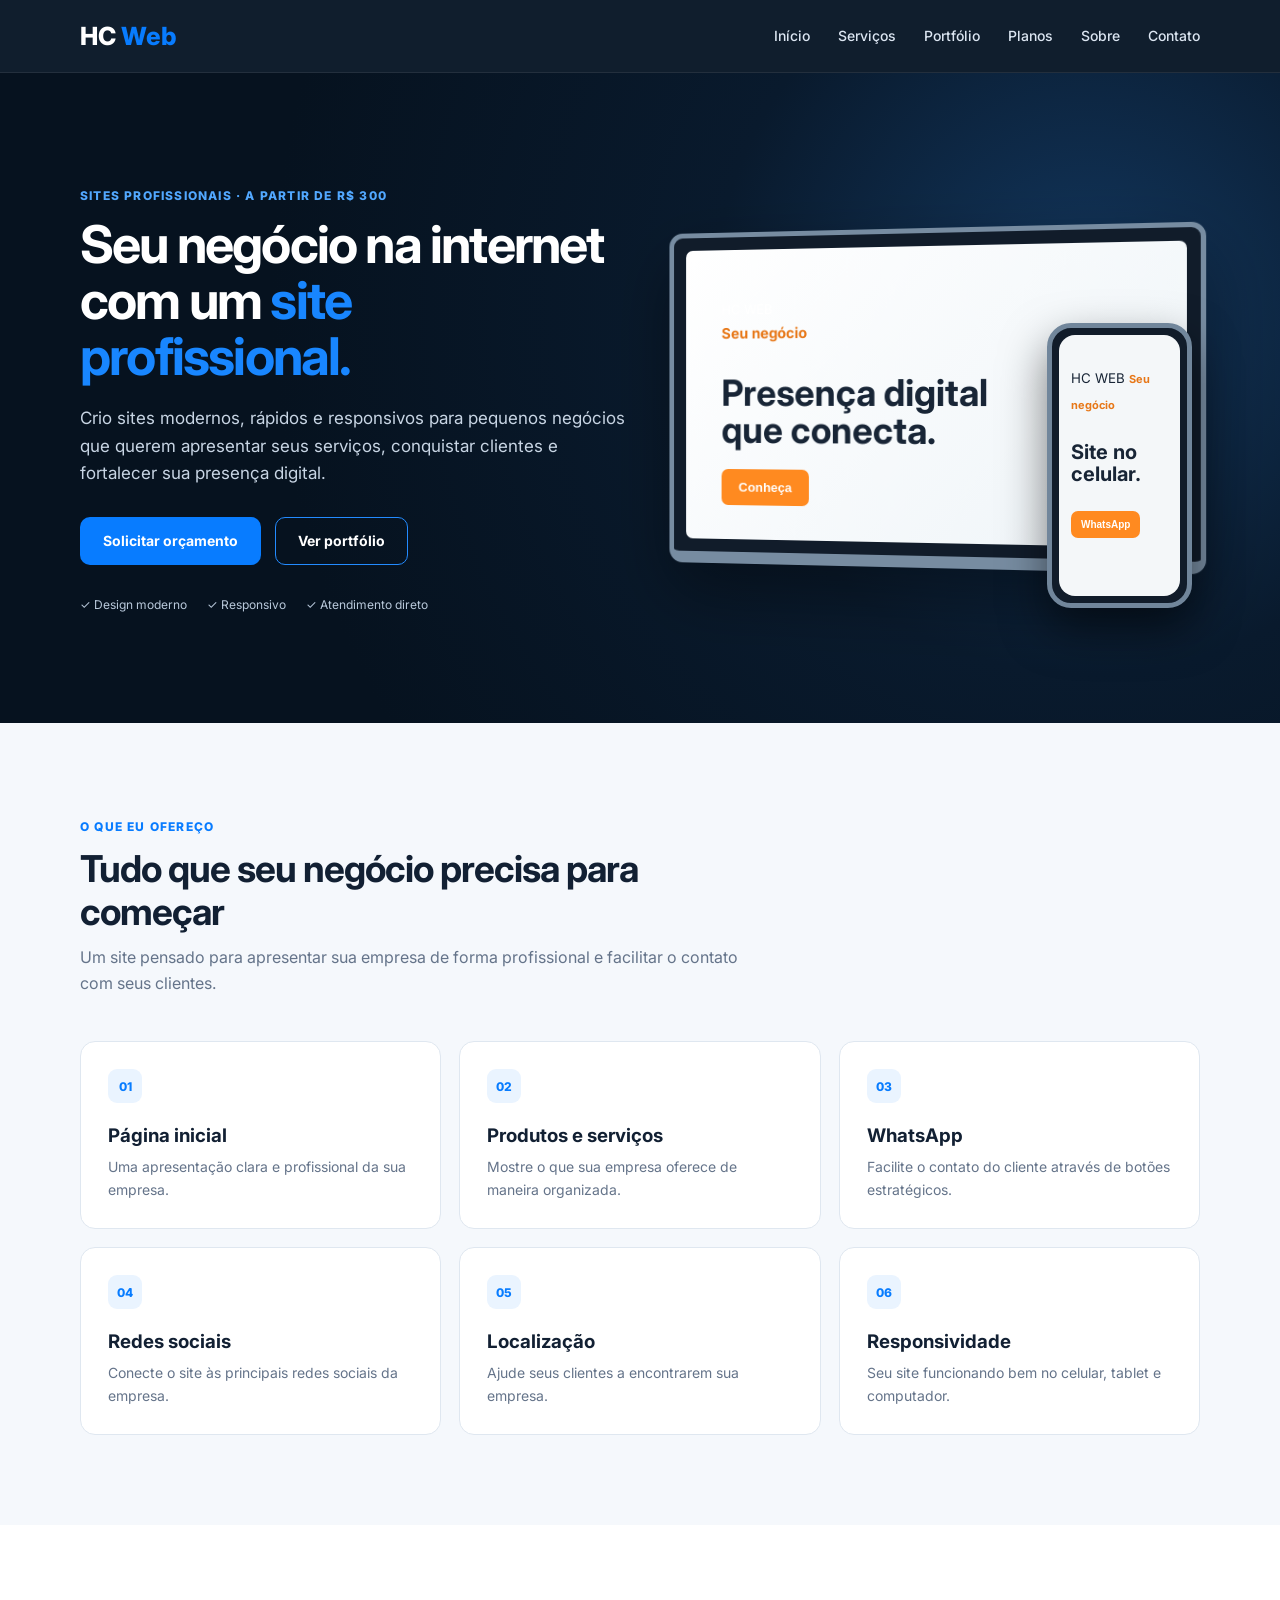
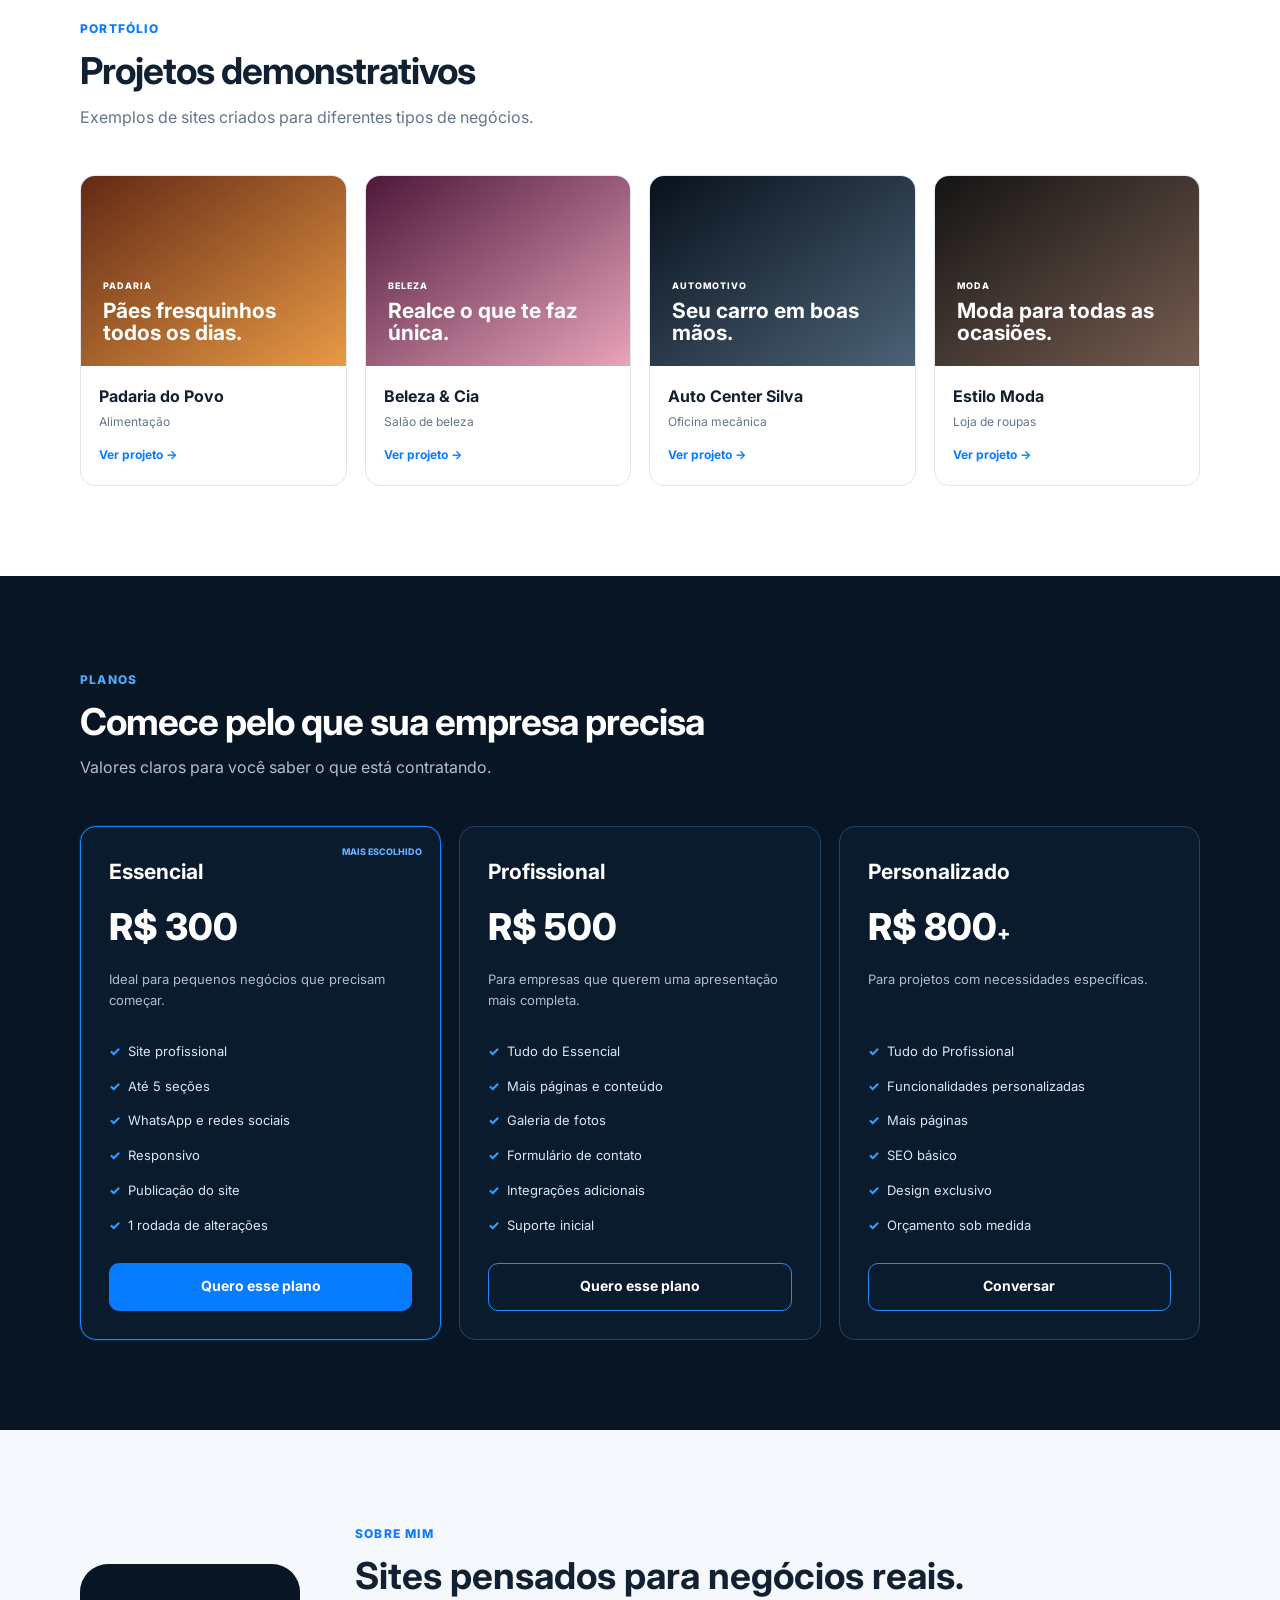
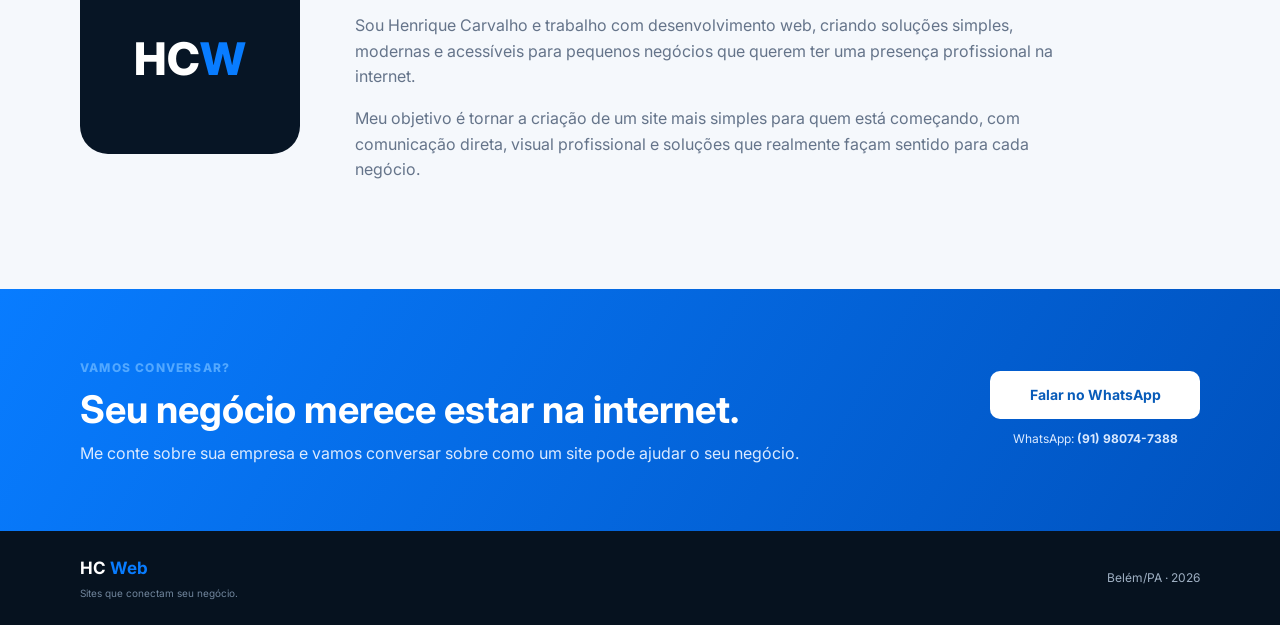
==== index.html @ dd23f2a6 "Adiciona fotos do Estilo Moda e preco no hero" ====
<!DOCTYPE html>
<html lang="pt-BR">
<head>
  <meta charset="UTF-8">
  <meta name="viewport" content="width=device-width, initial-scale=1.0">

  <meta
    name="description"
    content="HC Web — criação de sites profissionais, modernos e responsivos para pequenos negócios."
  >

  <title>HC Web | Sites profissionais para o seu negócio</title>

  <link rel="preconnect" href="https://fonts.googleapis.com">
  <link rel="preconnect" href="https://fonts.gstatic.com" crossorigin>

  <link
    href="https://fonts.googleapis.com/css2?family=Inter:wght@400;500;600;700;800&display=swap"
    rel="stylesheet"
  >

  <link rel="stylesheet" href="style.css">
</head>

<body>

  <!-- =====================================================
       CABEÇALHO
       ===================================================== -->

  <header class="header">
    <div class="container nav">

      <a href="#inicio" class="logo">
        HC <span>Web</span>
      </a>

      <button
        class="menu-btn"
        aria-label="Abrir menu"
        aria-expanded="false"
        aria-controls="navLinks"
      >
        ☰
      </button>

      <nav class="nav-links" id="navLinks">
        <a href="#inicio">Início</a>
        <a href="#servicos">Serviços</a>
        <a href="#portfolio">Portfólio</a>
        <a href="#planos">Planos</a>
        <a href="#sobre">Sobre</a>
        <a href="#contato">Contato</a>
      </nav>

    </div>
  </header>


  <main>

    <!-- =====================================================
         HERO
         ===================================================== -->

    <section id="inicio" class="hero">

      <div class="container hero-grid">

        <div class="hero-copy">

          <span class="eyebrow">
            SITES PROFISSIONAIS · A PARTIR DE R$ 300
          </span>

          <h1>
            Seu negócio na internet com um
            <span>site profissional.</span>
          </h1>

          <p>
            Crio sites modernos, rápidos e responsivos para pequenos
            negócios que querem apresentar seus serviços, conquistar
            clientes e fortalecer sua presença digital.
          </p>

          <div class="hero-actions">

            <a
              class="btn btn-primary"
              href="#contato"
            >
              Solicitar orçamento
            </a>

            <a
              class="btn btn-outline"
              href="#portfolio"
            >
              Ver portfólio
            </a>

          </div>

          <div class="trust-row">

            <span>✓ Design moderno</span>
            <span>✓ Responsivo</span>
            <span>✓ Atendimento direto</span>

          </div>

        </div>


        <!-- Demonstração visual -->

        <div class="device-showcase">

          <div class="laptop">

            <div class="screen">

              <div class="fake-site">

                <small>HC WEB</small>

                <b>
                  Seu negócio
                </b>

                <strong>
                  Presença digital que conecta.
                </strong>

                <button>
                  Conheça
                </button>

              </div>

            </div>

          </div>


          <div class="phone">

            <div class="phone-screen">

              <small>HC WEB</small>

              <b>
                Seu negócio
              </b>

              <strong>
                Site no celular.
              </strong>

              <button>
                WhatsApp
              </button>

            </div>

          </div>

        </div>

      </div>

    </section>


    <!-- =====================================================
         SERVIÇOS
         ===================================================== -->

    <section id="servicos" class="section light">

      <div class="container">

        <div class="section-intro">

          <span class="eyebrow blue">
            O QUE EU OFEREÇO
          </span>

          <h2>
            Tudo que seu negócio precisa para começar
          </h2>

          <p>
            Um site pensado para apresentar sua empresa de forma
            profissional e facilitar o contato com seus clientes.
          </p>

        </div>


        <div class="service-grid">

          <article>
            <span>01</span>
            <h3>Página inicial</h3>
            <p>
              Uma apresentação clara e profissional da sua empresa.
            </p>
          </article>

          <article>
            <span>02</span>
            <h3>Produtos e serviços</h3>
            <p>
              Mostre o que sua empresa oferece de maneira organizada.
            </p>
          </article>

          <article>
            <span>03</span>
            <h3>WhatsApp</h3>
            <p>
              Facilite o contato do cliente através de botões estratégicos.
            </p>
          </article>

          <article>
            <span>04</span>
            <h3>Redes sociais</h3>
            <p>
              Conecte o site às principais redes sociais da empresa.
            </p>
          </article>

          <article>
            <span>05</span>
            <h3>Localização</h3>
            <p>
              Ajude seus clientes a encontrarem sua empresa.
            </p>
          </article>

          <article>
            <span>06</span>
            <h3>Responsividade</h3>
            <p>
              Seu site funcionando bem no celular, tablet e computador.
            </p>
          </article>

        </div>

      </div>

    </section>


    <!-- =====================================================
         PORTFÓLIO
         ===================================================== -->

    <section id="portfolio" class="section portfolio">

      <div class="container">

        <div class="section-intro">

          <span class="eyebrow blue">
            PORTFÓLIO
          </span>

          <h2>
            Projetos demonstrativos
          </h2>

          <p>
            Exemplos de sites criados para diferentes tipos de negócios.
          </p>

        </div>


        <div class="project-grid">


          <!-- PADARIA -->

          <article class="project">

            <div class="project-image food">

              <div>
                <small>
                  PADARIA
                </small>

                <strong>
                  Pães fresquinhos todos os dias.
                </strong>
              </div>

            </div>

            <div class="project-info">

              <div>
                <h3>
                  Padaria do Povo
                </h3>

                <p>
                  Alimentação
                </p>
              </div>

              <a
                href="projetos/padaria/index.html"
              >                Ver projeto →
              </a>

            </div>

          </article>


          <!-- BELEZA -->

          <article class="project">

            <div class="project-image beauty">

              <div>
                <small>
                  BELEZA
                </small>

                <strong>
                  Realce o que te faz única.
                </strong>
              </div>

            </div>

            <div class="project-info">

              <div>
                <h3>
                  Beleza & Cia
                </h3>

                <p>
                  Salão de beleza
                </p>
              </div>

              <a href="projetos/beleza-e-cia/index.html">Ver projeto →</a>

            </div>

          </article>


          <!-- AUTO CENTER -->

          <article class="project">

            <div class="project-image auto">

              <div>
                <small>
                  AUTOMOTIVO
                </small>

                <strong>
                  Seu carro em boas mãos.
                </strong>
              </div>

            </div>

            <div class="project-info">

              <div>
                <h3>
                  Auto Center Silva
                </h3>

                <p>
                  Oficina mecânica
                </p>
              </div>

              <a href="projetos/auto-center/index.html">
                Ver projeto →
              </a>

            </div>

          </article>


          <!-- MODA -->

          <article class="project">

            <div class="project-image fashion">

              <div>
                <small>
                  MODA
                </small>

                <strong>
                  Moda para todas as ocasiões.
                </strong>
              </div>

            </div>

            <div class="project-info">

              <div>
                <h3>
                  Estilo Moda
                </h3>

                <p>
                  Loja de roupas
                </p>
              </div>

              <a href="projetos/estilo-moda/index.html">
                Ver projeto →
              </a>

            </div>

          </article>


        </div>

      </div>

    </section>


    <!-- =====================================================
         PLANOS
         ===================================================== -->

    <section id="planos" class="section dark">

      <div class="container">

        <div class="section-intro light-text">

          <span class="eyebrow">
            PLANOS
          </span>

          <h2>
            Comece pelo que sua empresa precisa
          </h2>

          <p>
            Valores claros para você saber o que está contratando.
          </p>

        </div>


        <div class="plans-grid">


          <!-- ESSENCIAL -->

          <article class="plan featured">

            <div class="badge">
              MAIS ESCOLHIDO
            </div>

            <h3>
              Essencial
            </h3>

            <div class="price">
              R$ 300
            </div>

            <p>
              Ideal para pequenos negócios que precisam começar.
            </p>

            <ul>

              <li>Site profissional</li>
              <li>Até 5 seções</li>
              <li>WhatsApp e redes sociais</li>
              <li>Responsivo</li>
              <li>Publicação do site</li>
              <li>1 rodada de alterações</li>

            </ul>

            <a
              href="#contato"
              class="btn btn-primary"
            >
              Quero esse plano
            </a>

          </article>


          <!-- PROFISSIONAL -->

          <article class="plan">

            <h3>
              Profissional
            </h3>

            <div class="price">
              R$ 500
            </div>

            <p>
              Para empresas que querem uma apresentação mais completa.
            </p>

            <ul>

              <li>Tudo do Essencial</li>
              <li>Mais páginas e conteúdo</li>
              <li>Galeria de fotos</li>
              <li>Formulário de contato</li>
              <li>Integrações adicionais</li>
              <li>Suporte inicial</li>

            </ul>

            <a
              href="#contato"
              class="btn btn-outline"
            >
              Quero esse plano
            </a>

          </article>


          <!-- PERSONALIZADO -->

          <article class="plan">

            <h3>
              Personalizado
            </h3>

            <div class="price">
              R$ 800<span>+</span>
            </div>

            <p>
              Para projetos com necessidades específicas.
            </p>

            <ul>

              <li>Tudo do Profissional</li>
              <li>Funcionalidades personalizadas</li>
              <li>Mais páginas</li>
              <li>SEO básico</li>
              <li>Design exclusivo</li>
              <li>Orçamento sob medida</li>

            </ul>

            <a
              href="#contato"
              class="btn btn-outline"
            >
              Conversar
            </a>

          </article>


        </div>

      </div>

    </section>


    <!-- =====================================================
         SOBRE
         ===================================================== -->

    <section id="sobre" class="section light">

      <div class="container about">

        <div class="about-mark">
          HC<span>W</span>
        </div>

        <div>

          <span class="eyebrow blue">
            SOBRE MIM
          </span>

          <h2>
            Sites pensados para negócios reais.
          </h2>

          <p>
            Sou Henrique Carvalho e trabalho com desenvolvimento web,
            criando soluções simples, modernas e acessíveis para
            pequenos negócios que querem ter uma presença profissional
            na internet.
          </p>

          <p>
            Meu objetivo é tornar a criação de um site mais simples para
            quem está começando, com comunicação direta, visual
            profissional e soluções que realmente façam sentido para
            cada negócio.
          </p>

        </div>

      </div>

    </section>


    <!-- =====================================================
         CONTATO
         ===================================================== -->

    <section id="contato" class="cta">

      <div class="container cta-inner">

        <div>

          <span class="eyebrow">
            VAMOS CONVERSAR?
          </span>

          <h2>
            Seu negócio merece estar na internet.
          </h2>

          <p>
            Me conte sobre sua empresa e vamos conversar sobre
            como um site pode ajudar o seu negócio.
          </p>

        </div>


        <div class="cta-actions">

          <a
            class="btn btn-primary"
            id="whatsappLink"
            href="#"
            target="_blank"
            rel="noopener noreferrer"
          >
            Falar no WhatsApp
          </a>

          <p>
            WhatsApp:
            <strong id="phoneText">
              (91) 98074-7388
            </strong>
          </p>

        </div>

      </div>

    </section>

  </main>


  <!-- =====================================================
       RODAPÉ
       ===================================================== -->

  <footer class="footer">

    <div class="container footer-inner">

      <div>

        <b>
          HC <span>Web</span>
        </b>

        <small>
          Sites que conectam seu negócio.
        </small>

      </div>

      <div>
        Belém/PA · 2026
      </div>

    </div>

  </footer>


  <script src="script.js"></script>

</body>
</html>
---- style.css ----
:root{--blue:#087cff;--blue2:#005edb;--navy:#071525;--navy2:#0b1d32;--text:#122033;--muted:#65748a;--light:#f5f8fc;--white:#fff;--border:#dfe7f0;--radius:18px}*{box-sizing:border-box}html{scroll-behavior:smooth}body{margin:0;font-family:Inter,Arial,sans-serif;color:var(--text);background:var(--white);line-height:1.6}.container{width:min(1120px,92%);margin:auto}.header{position:sticky;top:0;z-index:50;background:rgba(7,21,37,.96);backdrop-filter:blur(10px);border-bottom:1px solid rgba(255,255,255,.08)}.nav{height:72px;display:flex;align-items:center;justify-content:space-between}.logo{font-size:25px;font-weight:800;color:#fff;text-decoration:none}.logo span,.footer span{color:var(--blue)}.nav-links{display:flex;gap:28px}.nav-links a{color:#dce6f2;text-decoration:none;font-size:14px;font-weight:500}.nav-links a:hover{color:#4da3ff}.menu-btn{display:none;background:none;border:0;color:#fff;font-size:25px}.hero{background:radial-gradient(circle at 85% 35%,#12365d 0,#091a2d 32%,#06121f 70%);color:#fff;overflow:hidden}.hero-grid{min-height:650px;display:grid;grid-template-columns:1fr 1fr;align-items:center;gap:30px}.eyebrow{display:inline-block;color:#52a8ff;font-size:12px;letter-spacing:1.2px;font-weight:800;margin-bottom:12px}.hero h1{font-size:52px;line-height:1.08;margin:0 0 20px;letter-spacing:-1.8px}.hero h1 span{color:#1886ff}.hero p{font-size:17px;color:#c8d5e4;max-width:620px}.hero-actions{display:flex;gap:14px;margin:30px 0}.btn{display:inline-flex;align-items:center;justify-content:center;min-height:48px;padding:0 22px;border-radius:10px;text-decoration:none;font-weight:700;font-size:14px;border:1px solid transparent;transition:.2s}.btn-primary{background:var(--blue);color:#fff}.btn-primary:hover{background:#2792ff;transform:translateY(-2px)}.btn-outline{border-color:#238bff;color:#fff}.btn-outline:hover{background:#0c6fe0}.trust-row{display:flex;gap:20px;flex-wrap:wrap;color:#b9c9db;font-size:12px}.device-showcase{height:460px;position:relative;display:flex;align-items:center;justify-content:center}.laptop{width:540px;height:340px;border:5px solid #778ca1;border-bottom-width:12px;border-radius:14px;background:#111c2a;padding:13px;transform:perspective(900px) rotateY(-7deg);box-shadow:0 30px 70px rgba(0,0,0,.4)}.screen{height:100%;border-radius:7px;overflow:hidden;background:linear-gradient(135deg,#fff,#eef3f7)}.fake-site{height:100%;padding:48px 38px;background:linear-gradient(135deg,#fff,#eef4f8)}.fake-site b{display:block;color:#e77717;font-size:15px}.fake-site strong{display:block;font-size:37px;line-height:1.05;max-width:300px;margin:30px 0 20px;color:#182536}.fake-site button,.phone-screen button{border:0;border-radius:7px;background:#ff8a20;color:#fff;padding:11px 18px;font-weight:700}.phone{position:absolute;right:8px;bottom:20px;width:145px;height:285px;border:5px solid #71869b;border-radius:24px;background:#111c2a;padding:7px;box-shadow:0 20px 45px rgba(0,0,0,.5)}.phone-screen{height:100%;border-radius:16px;background:#f4f7f9;padding:30px 12px;color:#182536}.phone-screen b{font-size:11px;color:#e77717}.phone-screen strong{display:block;font-size:20px;line-height:1.1;margin:25px 0}.phone-screen button{font-size:10px;padding:8px 10px}.section{padding:90px 0}.light{background:var(--light)}.section-intro{max-width:680px;margin-bottom:45px}.section-intro h2{font-size:37px;line-height:1.15;margin:0 0 12px;letter-spacing:-1px}.section-intro p{color:var(--muted);margin:0}.blue{color:var(--blue)}.service-grid{display:grid;grid-template-columns:repeat(3,1fr);gap:18px}.service-grid article{background:#fff;border:1px solid var(--border);padding:27px;border-radius:15px}.service-grid article span{display:inline-flex;width:34px;height:34px;align-items:center;justify-content:center;background:#eaf4ff;color:var(--blue);border-radius:9px;font-size:12px;font-weight:800}.service-grid h3{margin:18px 0 5px}.service-grid p{color:var(--muted);font-size:14px;margin:0}.portfolio{background:#fff}.project-grid{display:grid;grid-template-columns:repeat(4,1fr);gap:18px}.project{border:1px solid var(--border);border-radius:15px;overflow:hidden;background:#fff}.project-image{height:190px;padding:22px;display:flex;align-items:flex-end}.project-image div{color:#fff}.project-image small{display:block;font-size:9px;letter-spacing:1px;font-weight:800}.project-image strong{display:block;font-size:21px;line-height:1.05;margin-top:7px}.food{background:linear-gradient(145deg,#632914,#e89a45)}.beauty{background:linear-gradient(145deg,#4e183a,#e7a4ba)}.auto{background:linear-gradient(145deg,#08111c,#4c6276)}.fashion{background:linear-gradient(145deg,#141414,#765c50)}.project-info{padding:18px}.project-info h3{margin:0;font-size:16px}.project-info p{margin:2px 0 10px;color:var(--muted);font-size:12px}.project-info a{color:var(--blue);text-decoration:none;font-size:12px;font-weight:700}.dark{background:var(--navy);color:#fff}.light-text p{color:#afbed0}.plans-grid{display:grid;grid-template-columns:repeat(3,1fr);gap:18px}.plan{position:relative;border:1px solid #28425e;border-radius:16px;padding:28px;background:#0b1b2e}.plan.featured{border-color:#1787ff;box-shadow:0 0 0 1px rgba(24,134,255,.2)}.badge{position:absolute;right:18px;top:18px;color:#63b1ff;font-size:9px;font-weight:800}.plan h3{margin:0 0 8px;font-size:21px}.price{font-size:37px;font-weight:800}.price span{font-size:20px}.plan>p{color:#aebdd0;font-size:13px;min-height:45px}.plan ul{padding:0;margin:20px 0;list-style:none}.plan li{font-size:13px;padding:7px 0;color:#dce6f1}.plan li::before{content:'✓';color:#31a0ff;font-weight:800;margin-right:8px}.plan .btn{width:100%}.about{display:grid;grid-template-columns:220px 1fr;gap:55px;align-items:center}.about-mark{height:190px;border-radius:28px;background:var(--navy);display:flex;align-items:center;justify-content:center;color:#fff;font-size:45px;font-weight:800}.about-mark span{color:var(--blue)}.about h2{font-size:37px;line-height:1.15;margin:0 0 16px}.about p{color:var(--muted);max-width:700px}.cta{background:linear-gradient(120deg,#087cff,#0052be);color:#fff;padding:65px 0}.cta-inner{display:flex;align-items:center;justify-content:space-between;gap:30px}.cta h2{font-size:38px;line-height:1.1;margin:0 0 10px}.cta p{margin:0;color:#dbeaff}.cta-actions{text-align:center}.cta-actions .btn{background:#fff;color:#075bb9;min-width:210px}.cta-actions p{font-size:12px;margin-top:10px}.footer{background:#06121f;color:#9fb0c3;padding:24px 0}.footer-inner{display:flex;justify-content:space-between;align-items:center;font-size:12px}.footer b{color:#fff;font-size:17px}.footer small{display:block;color:#71869d;margin-top:2px}@media(max-width:900px){.hero-grid{grid-template-columns:1fr;padding:75px 0}.device-showcase{height:390px}.hero h1{font-size:42px}.project-grid{grid-template-columns:repeat(2,1fr)}.service-grid,.plans-grid{grid-template-columns:repeat(2,1fr)}.about{grid-template-columns:1fr}.about-mark{width:170px}.cta-inner{display:block}.cta-actions{text-align:left;margin-top:25px}}@media(max-width:650px){.nav-links{display:none;position:absolute;top:72px;left:0;right:0;background:var(--navy);padding:18px 5%;flex-direction:column;gap:15px;border-top:1px solid #17304a}.nav-links.open{display:flex}.menu-btn{display:block}.hero-grid{padding:60px 0}.hero h1{font-size:38px}.hero p{font-size:15px}.hero-actions{flex-direction:column}.device-showcase{height:300px}.laptop{width:88%;height:220px}.fake-site{padding:25px}.fake-site strong{font-size:24px;margin:15px 0}.phone{width:95px;height:205px;right:0}.phone-screen{padding:20px 8px}.phone-screen strong{font-size:14px;margin:16px 0}.section{padding:65px 0}.section-intro h2,.about h2,.cta h2{font-size:30px}.service-grid,.plans-grid,.project-grid{grid-template-columns:1fr}.project-image{height:210px}.footer-inner{display:block}.footer-inner>div+div{margin-top:10px}}
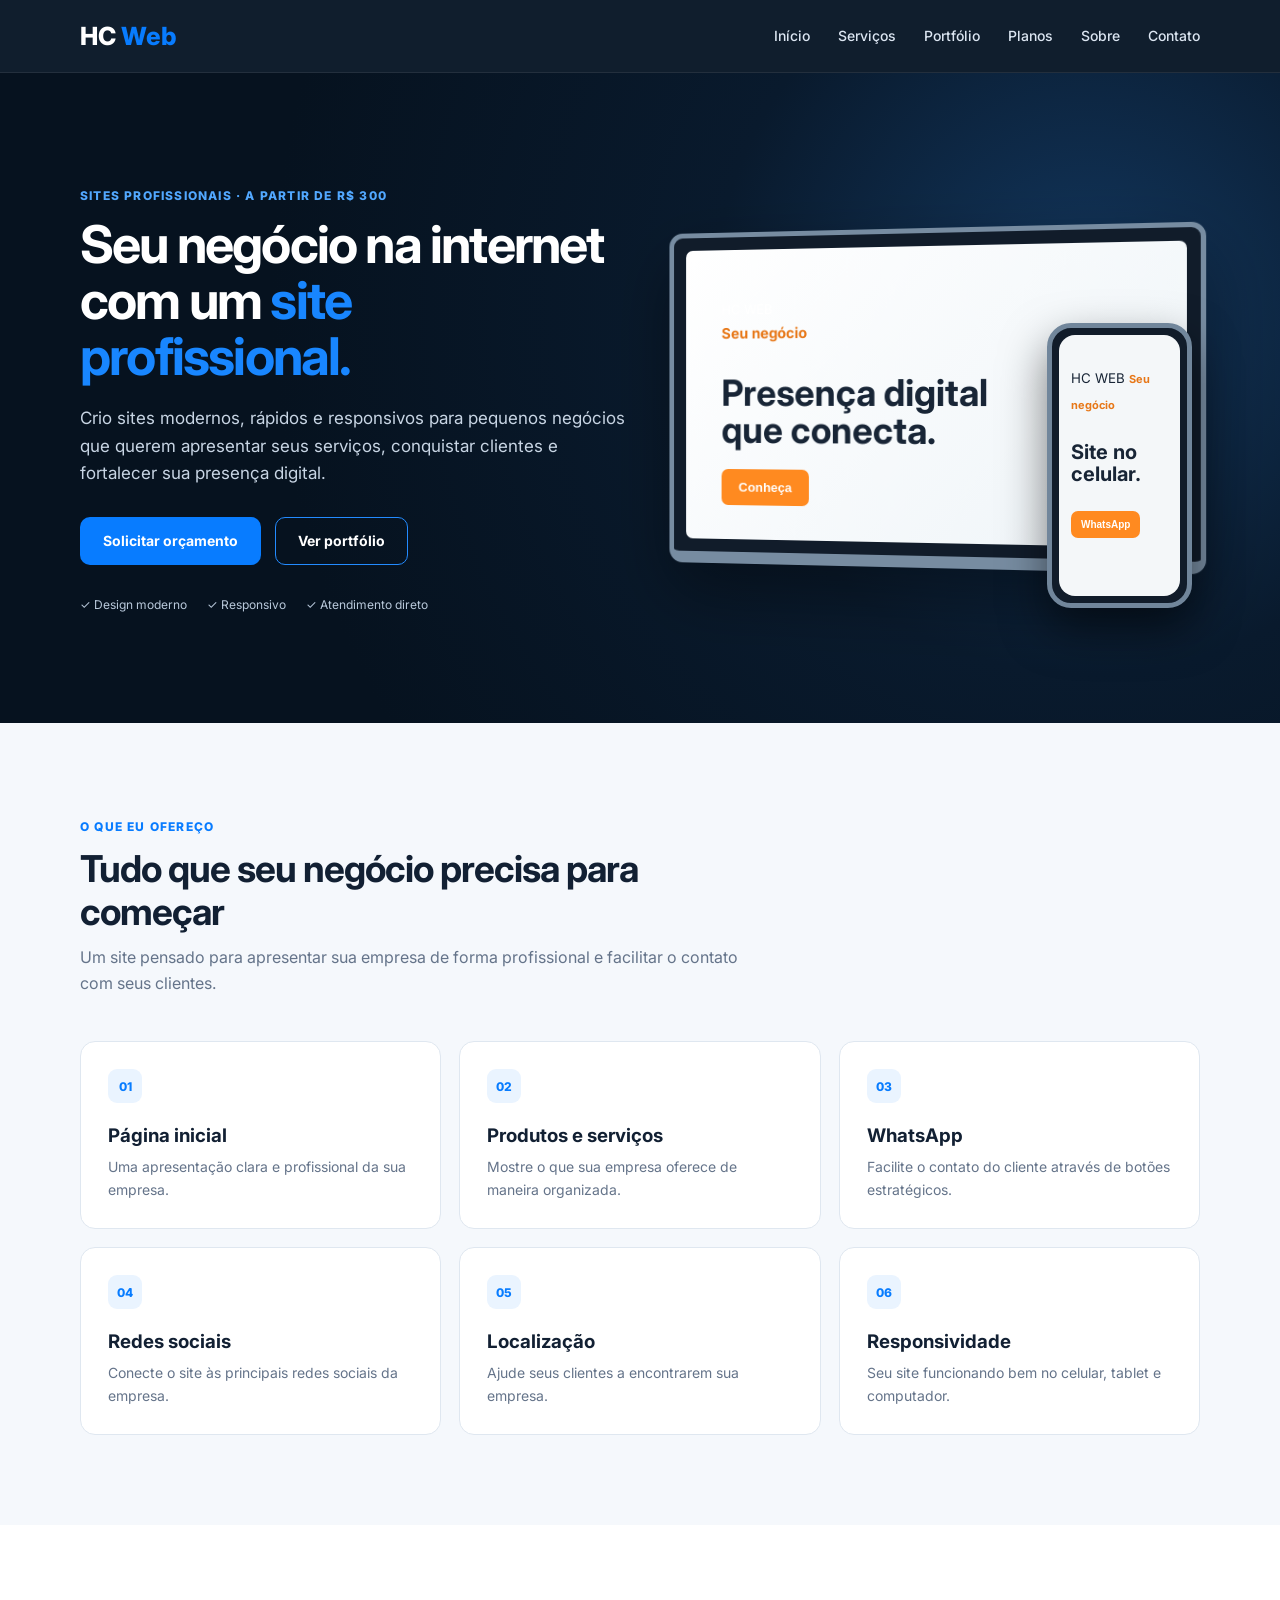
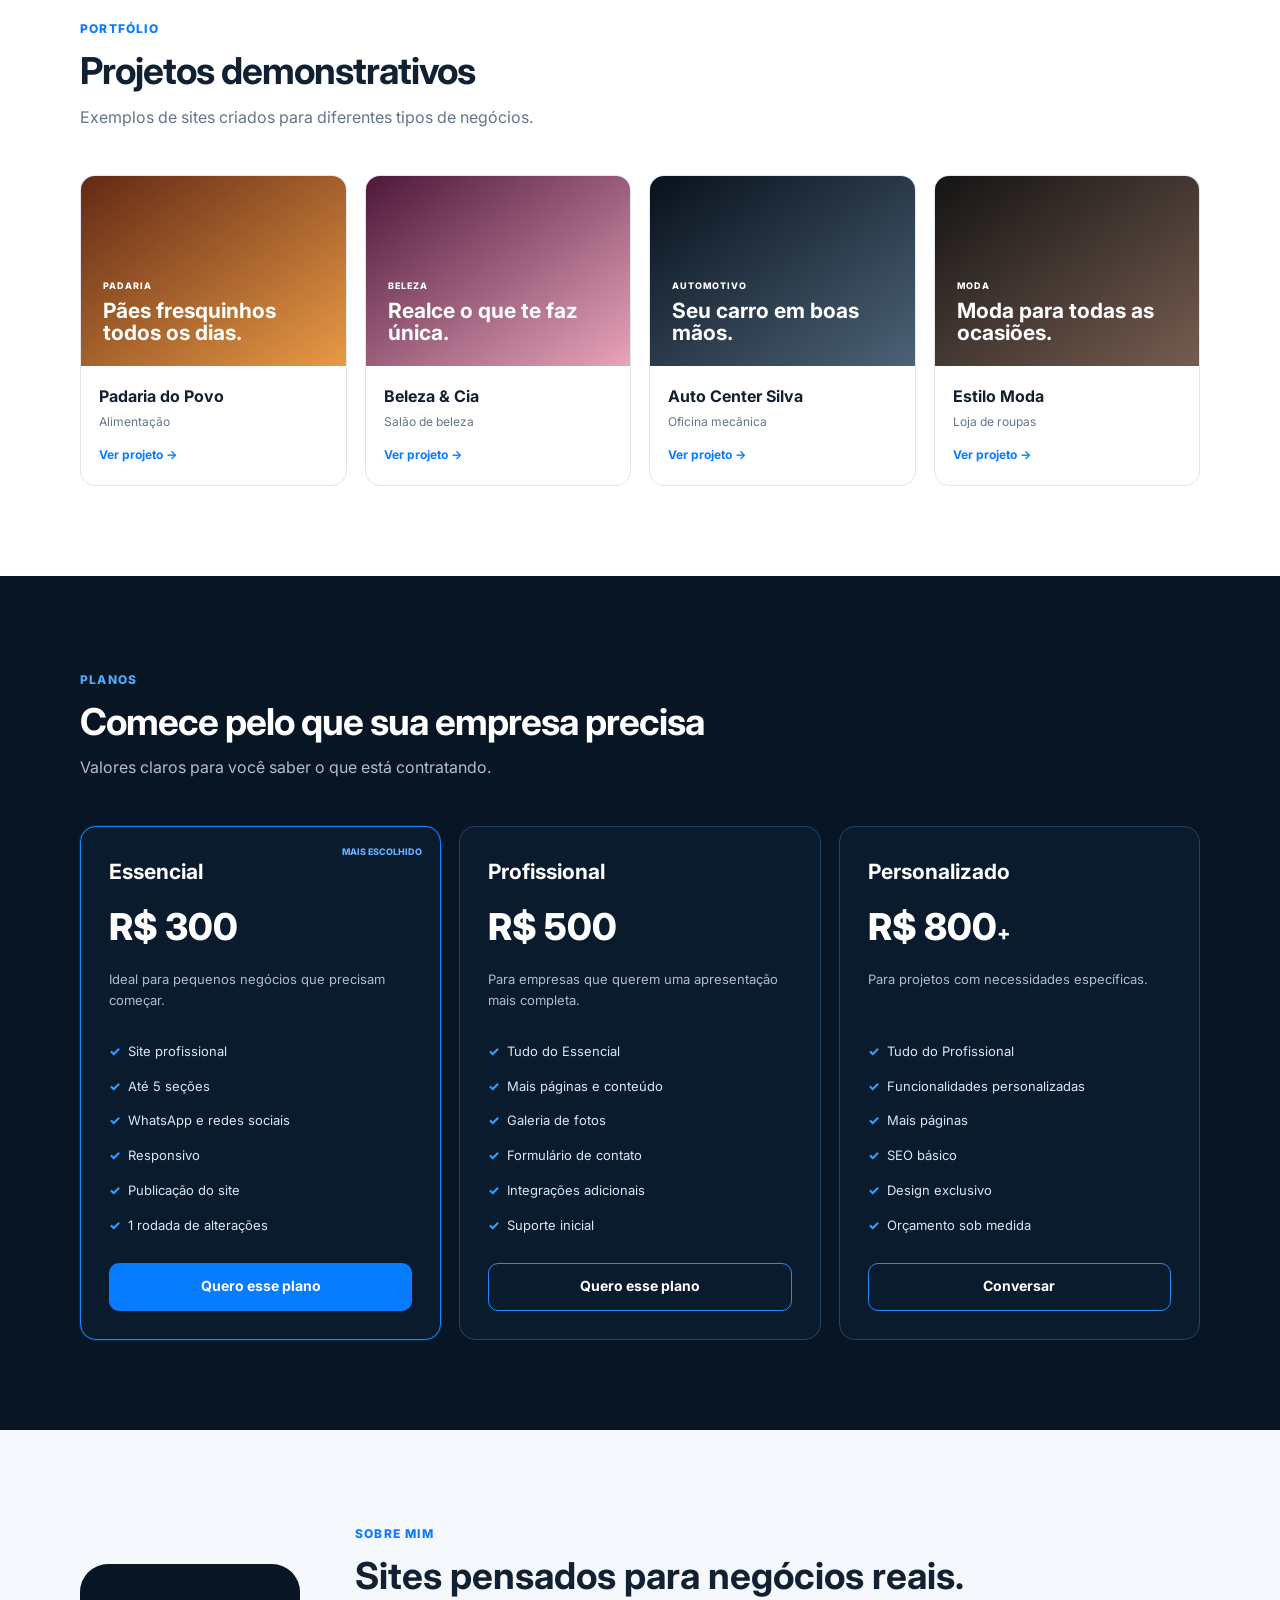
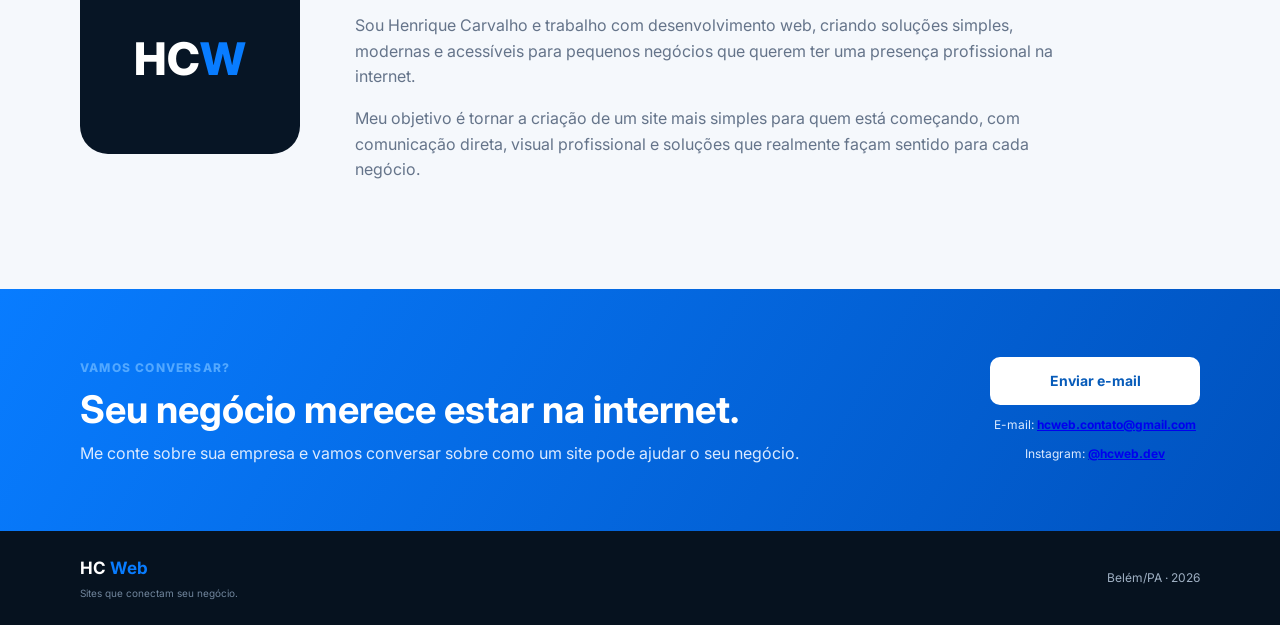
==== commit 650279a6: "Atualiza contatos da HC Web" ====
--- a/index.html
+++ b/index.html
@@ -669,18 +669,27 @@
 
           <a
             class="btn btn-primary"
-            id="whatsappLink"
-            href="#"
-            target="_blank"
-            rel="noopener noreferrer"
+            id="emailLink"
+            href="mailto:hcweb.contato@gmail.com"
           >
-            Falar no WhatsApp
+            Enviar e-mail
           </a>
 
           <p>
-            WhatsApp:
-            <strong id="phoneText">
-              (91) 98074-7388
+            E-mail:
+            <strong>
+              <a href="mailto:hcweb.contato@gmail.com">
+                hcweb.contato@gmail.com
+              </a>
+            </strong>
+          </p>
+
+          <p>
+            Instagram:
+            <strong>
+              <a href="https://www.instagram.com/hcweb.dev/" target="_blank" rel="noopener noreferrer">
+                @hcweb.dev
+              </a>
             </strong>
           </p>
 
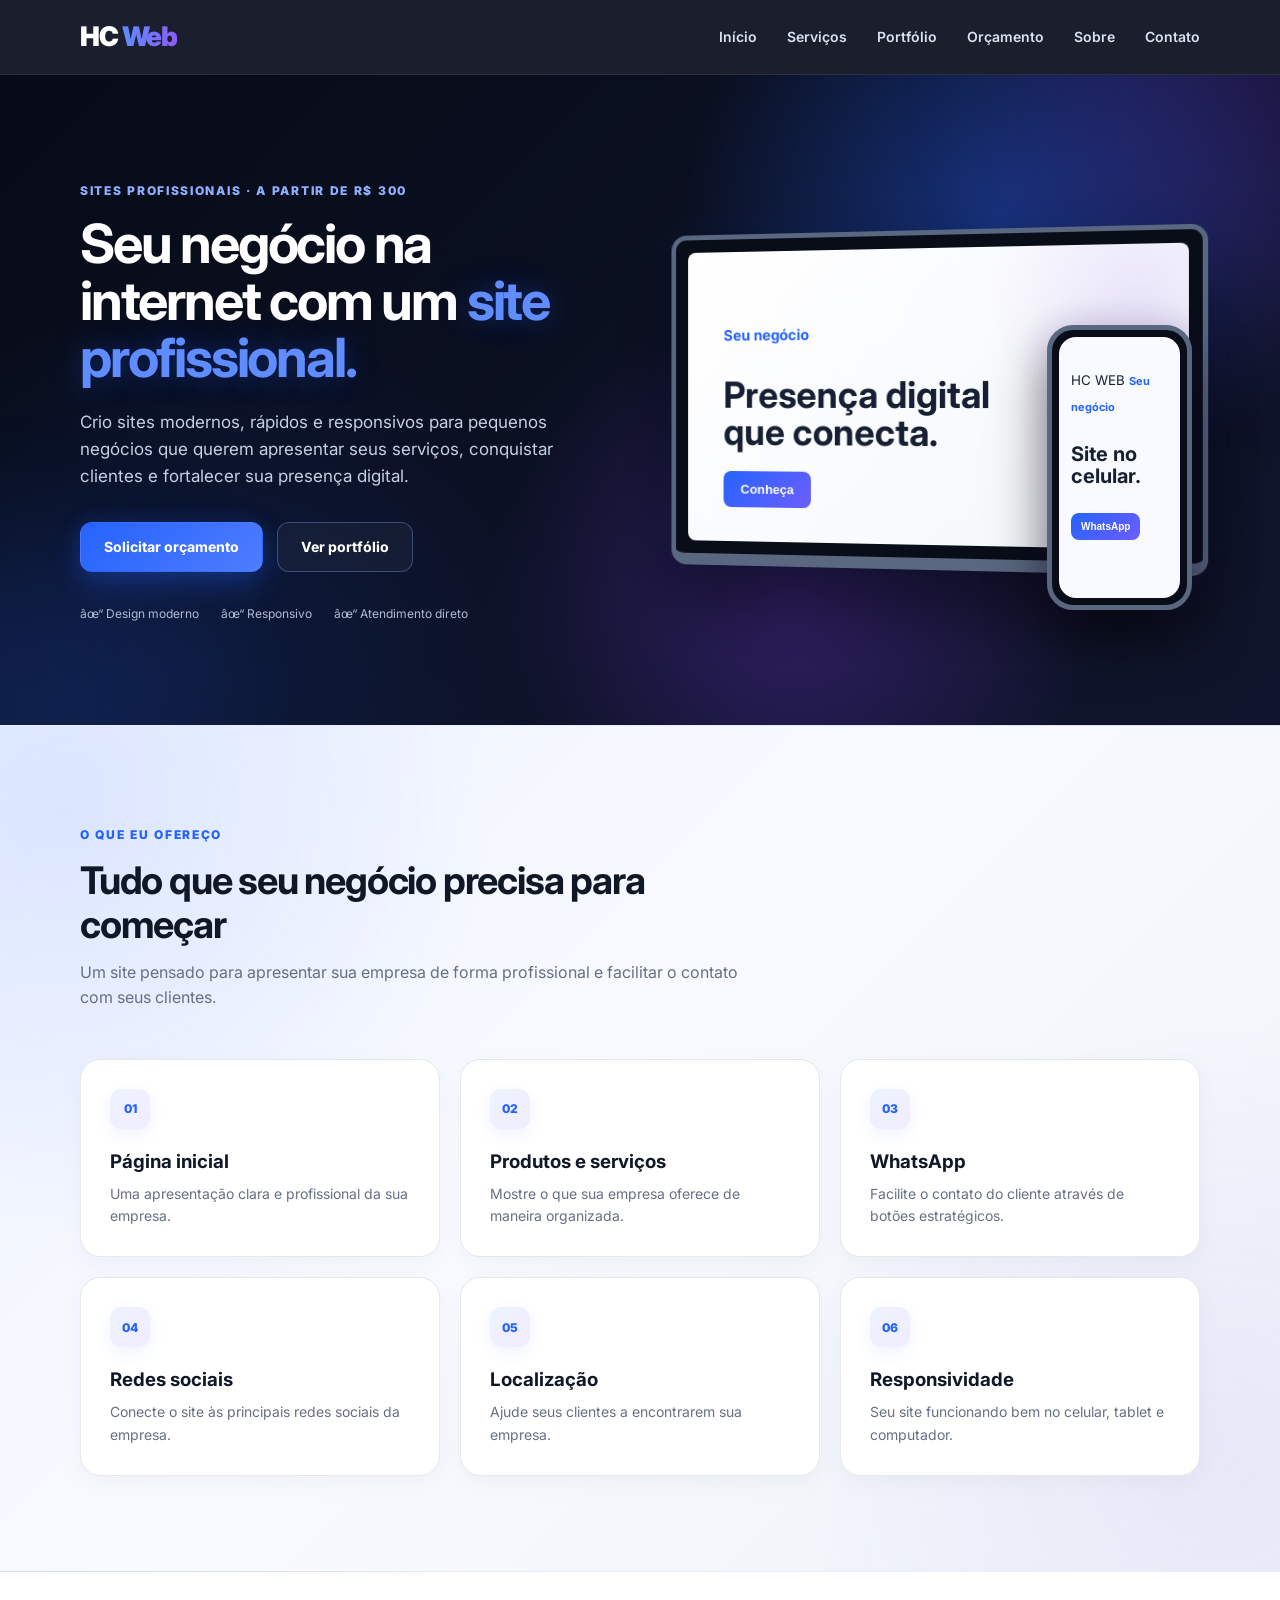
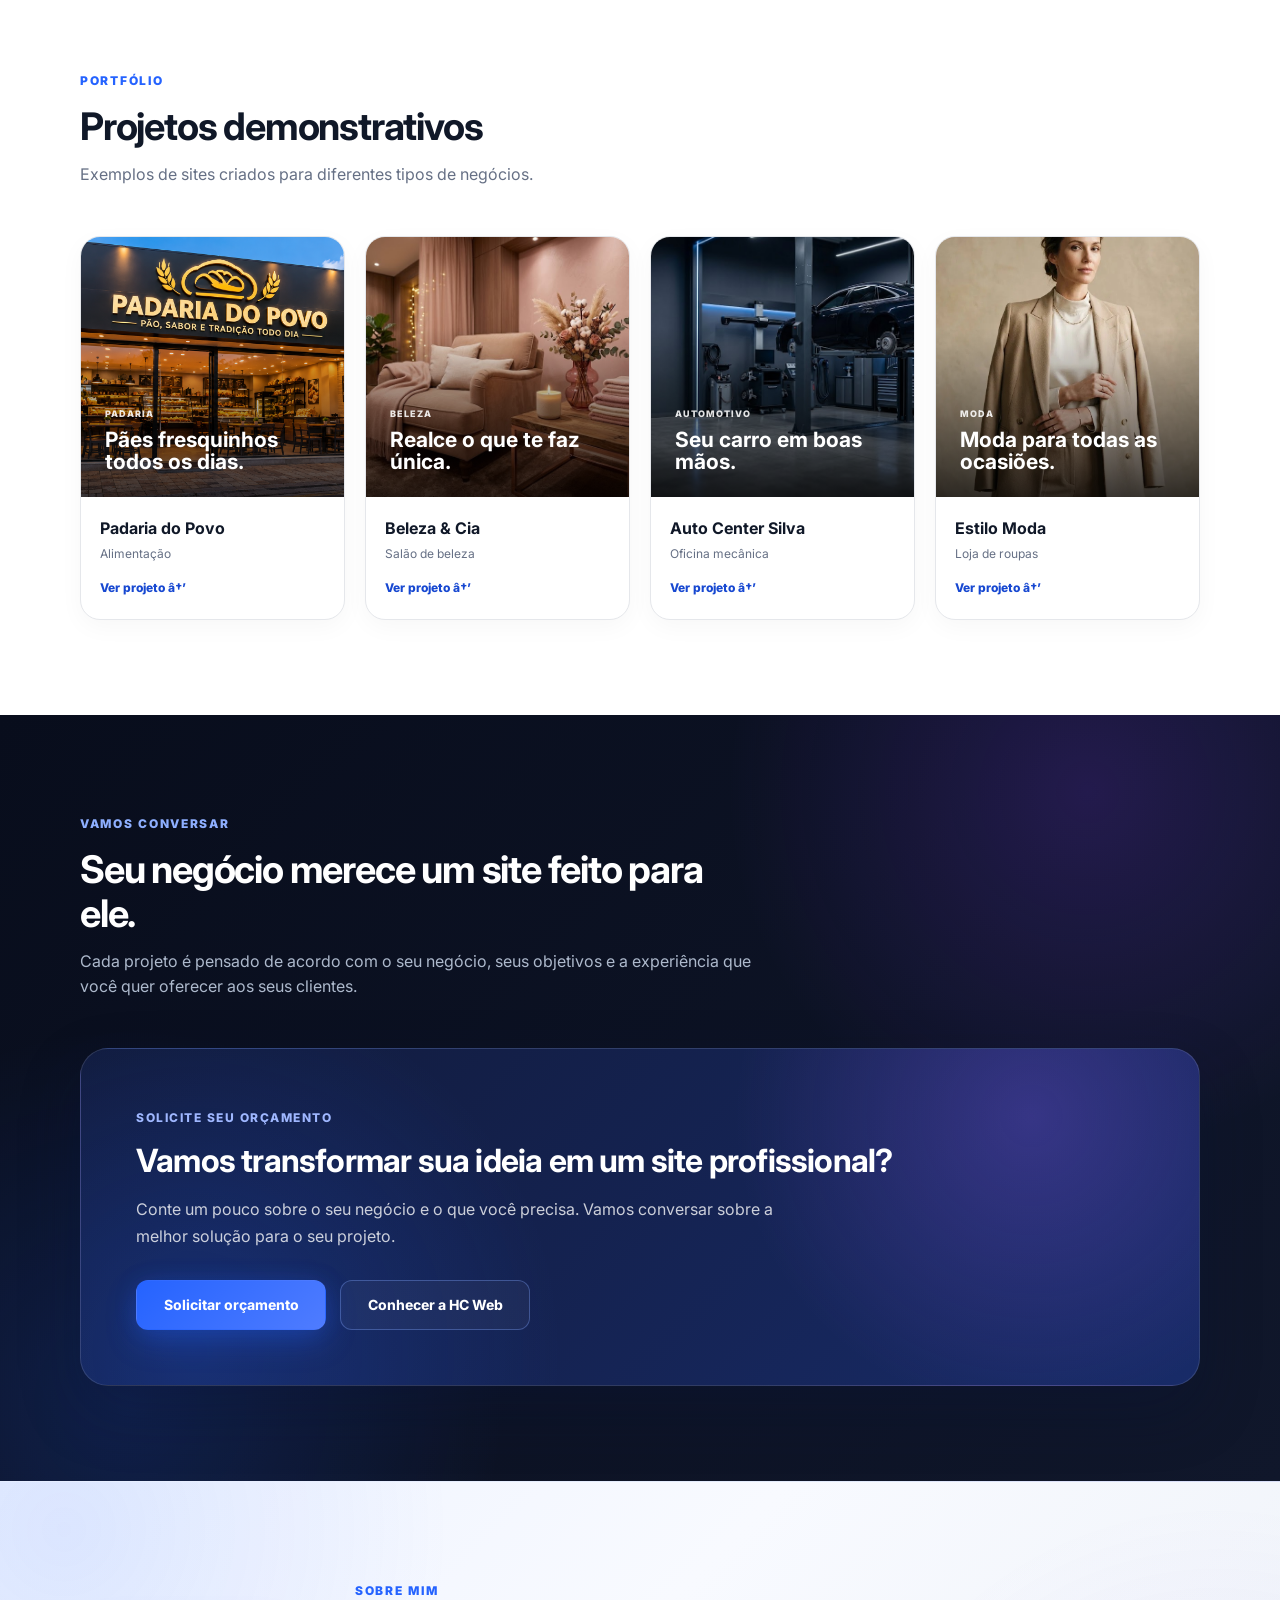
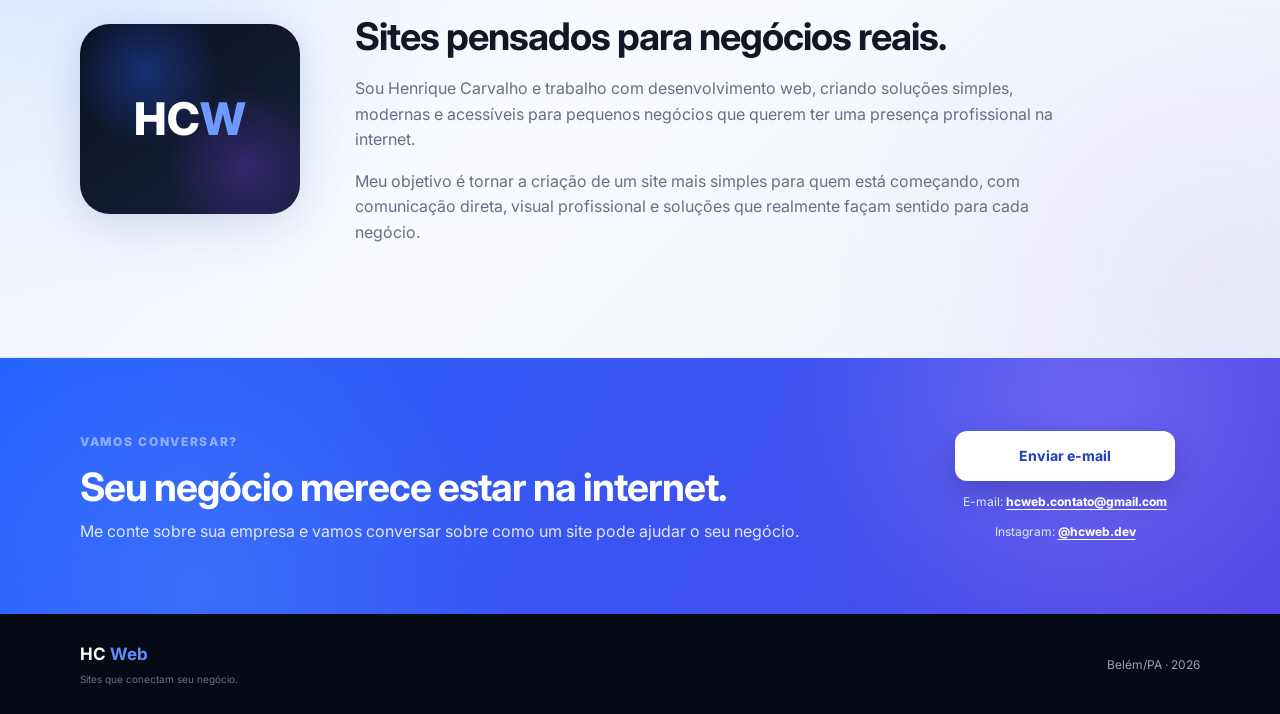
==== commit 317dccad: "Atualiza site e adiciona projeto Auto Center" ====
--- a/index.html
+++ b/index.html
@@ -41,14 +41,14 @@
         aria-expanded="false"
         aria-controls="navLinks"
       >
-        ☰
+        â˜°
       </button>
 
       <nav class="nav-links" id="navLinks">
         <a href="#inicio">Início</a>
         <a href="#servicos">Serviços</a>
         <a href="#portfolio">Portfólio</a>
-        <a href="#planos">Planos</a>
+        <a href="#orcamento">Orçamento</a>
         <a href="#sobre">Sobre</a>
         <a href="#contato">Contato</a>
       </nav>
@@ -104,9 +104,9 @@
 
           <div class="trust-row">
 
-            <span>✓ Design moderno</span>
-            <span>✓ Responsivo</span>
-            <span>✓ Atendimento direto</span>
+            <span>âœ“ Design moderno</span>
+            <span>âœ“ Responsivo</span>
+            <span>âœ“ Atendimento direto</span>
 
           </div>
 
@@ -288,7 +288,7 @@
 
           <article class="project">
 
-            <div class="project-image food">
+            <div class="project-image food"><img src="projetos/padaria/imagens/hero-padaria.jpg" alt="Site Padaria do Povo">
 
               <div>
                 <small>
@@ -316,7 +316,7 @@
 
               <a
                 href="projetos/padaria/index.html"
-              >                Ver projeto →
+              >                Ver projeto â†’
               </a>
 
             </div>
@@ -328,7 +328,7 @@
 
           <article class="project">
 
-            <div class="project-image beauty">
+            <div class="project-image beauty"><img src="projetos/beleza-e-cia/imagens/experiencia.jpg" alt="Site Beleza & Cia">
 
               <div>
                 <small>
@@ -354,7 +354,7 @@
                 </p>
               </div>
 
-              <a href="projetos/beleza-e-cia/index.html">Ver projeto →</a>
+              <a href="projetos/beleza-e-cia/index.html">Ver projeto â†’</a>
 
             </div>
 
@@ -365,7 +365,7 @@
 
           <article class="project">
 
-            <div class="project-image auto">
+            <div class="project-image auto"><img src="projetos/auto-center/hero-auto.jpg" alt="Site Auto Center Silva">
 
               <div>
                 <small>
@@ -392,7 +392,7 @@
               </div>
 
               <a href="projetos/auto-center/index.html">
-                Ver projeto →
+                Ver projeto â†’
               </a>
 
             </div>
@@ -404,7 +404,7 @@
 
           <article class="project">
 
-            <div class="project-image fashion">
+            <div class="project-image fashion"><img src="projetos/estilo-moda/imagens/hero-moda.jpg" alt="Site Estilo Moda">
 
               <div>
                 <small>
@@ -431,7 +431,7 @@
               </div>
 
               <a href="projetos/estilo-moda/index.html">
-                Ver projeto →
+                Ver projeto â†’
               </a>
 
             </div>
@@ -447,154 +447,74 @@
 
 
     <!-- =====================================================
-         PLANOS
+         ORÇAMENTO
          ===================================================== -->
 
-    <section id="planos" class="section dark">
+    <section id="orcamento" class="section dark">
 
       <div class="container">
 
         <div class="section-intro light-text">
 
           <span class="eyebrow">
-            PLANOS
+            VAMOS CONVERSAR
           </span>
 
           <h2>
-            Comece pelo que sua empresa precisa
+            Seu negócio merece um site feito para ele.
           </h2>
 
           <p>
-            Valores claros para você saber o que está contratando.
-          </p>
-
-        </div>
-
-
-        <div class="plans-grid">
-
-
-          <!-- ESSENCIAL -->
-
-          <article class="plan featured">
-
-            <div class="badge">
-              MAIS ESCOLHIDO
-            </div>
+            Cada projeto é pensado de acordo com o seu negócio,
+            seus objetivos e a experiência que você quer oferecer aos seus clientes.
+          </p>
+
+        </div>
+
+        <div class="budget-box">
+
+          <div class="budget-content">
+
+            <span class="budget-label">
+              SOLICITE SEU ORÇAMENTO
+            </span>
 
             <h3>
-              Essencial
+              Vamos transformar sua ideia em um site profissional?
             </h3>
 
-            <div class="price">
-              R$ 300
-            </div>
-
             <p>
-              Ideal para pequenos negócios que precisam começar.
+              Conte um pouco sobre o seu negócio e o que você precisa.
+              Vamos conversar sobre a melhor solução para o seu projeto.
             </p>
 
-            <ul>
-
-              <li>Site profissional</li>
-              <li>Até 5 seções</li>
-              <li>WhatsApp e redes sociais</li>
-              <li>Responsivo</li>
-              <li>Publicação do site</li>
-              <li>1 rodada de alterações</li>
-
-            </ul>
-
-            <a
-              href="#contato"
-              class="btn btn-primary"
-            >
-              Quero esse plano
-            </a>
-
-          </article>
-
-
-          <!-- PROFISSIONAL -->
-
-          <article class="plan">
-
-            <h3>
-              Profissional
-            </h3>
-
-            <div class="price">
-              R$ 500
-            </div>
-
-            <p>
-              Para empresas que querem uma apresentação mais completa.
-            </p>
-
-            <ul>
-
-              <li>Tudo do Essencial</li>
-              <li>Mais páginas e conteúdo</li>
-              <li>Galeria de fotos</li>
-              <li>Formulário de contato</li>
-              <li>Integrações adicionais</li>
-              <li>Suporte inicial</li>
-
-            </ul>
-
-            <a
-              href="#contato"
-              class="btn btn-outline"
-            >
-              Quero esse plano
-            </a>
-
-          </article>
-
-
-          <!-- PERSONALIZADO -->
-
-          <article class="plan">
-
-            <h3>
-              Personalizado
-            </h3>
-
-            <div class="price">
-              R$ 800<span>+</span>
-            </div>
-
-            <p>
-              Para projetos com necessidades específicas.
-            </p>
-
-            <ul>
-
-              <li>Tudo do Profissional</li>
-              <li>Funcionalidades personalizadas</li>
-              <li>Mais páginas</li>
-              <li>SEO básico</li>
-              <li>Design exclusivo</li>
-              <li>Orçamento sob medida</li>
-
-            </ul>
-
-            <a
-              href="#contato"
-              class="btn btn-outline"
-            >
-              Conversar
-            </a>
-
-          </article>
-
+            <div class="budget-actions">
+
+              <a
+                href="#contato"
+                class="btn btn-primary"
+              >
+                Solicitar orçamento
+              </a>
+
+              <a
+                href="https://www.instagram.com/hcweb.dev/"
+                target="_blank"
+                rel="noopener noreferrer"
+                class="btn btn-outline"
+              >
+                Conhecer a HC Web
+              </a>
+
+            </div>
+
+          </div>
 
         </div>
 
       </div>
 
     </section>
-
 
     <!-- =====================================================
          SOBRE
@@ -742,3 +662,7 @@
 
 
 
+
+
+
+
--- a/style.css
+++ b/style.css
@@ -1 +1,1113 @@
-:root{--blue:#087cff;--blue2:#005edb;--navy:#071525;--navy2:#0b1d32;--text:#122033;--muted:#65748a;--light:#f5f8fc;--white:#fff;--border:#dfe7f0;--radius:18px}*{box-sizing:border-box}html{scroll-behavior:smooth}body{margin:0;font-family:Inter,Arial,sans-serif;color:var(--text);background:var(--white);line-height:1.6}.container{width:min(1120px,92%);margin:auto}.header{position:sticky;top:0;z-index:50;background:rgba(7,21,37,.96);backdrop-filter:blur(10px);border-bottom:1px solid rgba(255,255,255,.08)}.nav{height:72px;display:flex;align-items:center;justify-content:space-between}.logo{font-size:25px;font-weight:800;color:#fff;text-decoration:none}.logo span,.footer span{color:var(--blue)}.nav-links{display:flex;gap:28px}.nav-links a{color:#dce6f2;text-decoration:none;font-size:14px;font-weight:500}.nav-links a:hover{color:#4da3ff}.menu-btn{display:none;background:none;border:0;color:#fff;font-size:25px}.hero{background:radial-gradient(circle at 85% 35%,#12365d 0,#091a2d 32%,#06121f 70%);color:#fff;overflow:hidden}.hero-grid{min-height:650px;display:grid;grid-template-columns:1fr 1fr;align-items:center;gap:30px}.eyebrow{display:inline-block;color:#52a8ff;font-size:12px;letter-spacing:1.2px;font-weight:800;margin-bottom:12px}.hero h1{font-size:52px;line-height:1.08;margin:0 0 20px;letter-spacing:-1.8px}.hero h1 span{color:#1886ff}.hero p{font-size:17px;color:#c8d5e4;max-width:620px}.hero-actions{display:flex;gap:14px;margin:30px 0}.btn{display:inline-flex;align-items:center;justify-content:center;min-height:48px;padding:0 22px;border-radius:10px;text-decoration:none;font-weight:700;font-size:14px;border:1px solid transparent;transition:.2s}.btn-primary{background:var(--blue);color:#fff}.btn-primary:hover{background:#2792ff;transform:translateY(-2px)}.btn-outline{border-color:#238bff;color:#fff}.btn-outline:hover{background:#0c6fe0}.trust-row{display:flex;gap:20px;flex-wrap:wrap;color:#b9c9db;font-size:12px}.device-showcase{height:460px;position:relative;display:flex;align-items:center;justify-content:center}.laptop{width:540px;height:340px;border:5px solid #778ca1;border-bottom-width:12px;border-radius:14px;background:#111c2a;padding:13px;transform:perspective(900px) rotateY(-7deg);box-shadow:0 30px 70px rgba(0,0,0,.4)}.screen{height:100%;border-radius:7px;overflow:hidden;background:linear-gradient(135deg,#fff,#eef3f7)}.fake-site{height:100%;padding:48px 38px;background:linear-gradient(135deg,#fff,#eef4f8)}.fake-site b{display:block;color:#e77717;font-size:15px}.fake-site strong{display:block;font-size:37px;line-height:1.05;max-width:300px;margin:30px 0 20px;color:#182536}.fake-site button,.phone-screen button{border:0;border-radius:7px;background:#ff8a20;color:#fff;padding:11px 18px;font-weight:700}.phone{position:absolute;right:8px;bottom:20px;width:145px;height:285px;border:5px solid #71869b;border-radius:24px;background:#111c2a;padding:7px;box-shadow:0 20px 45px rgba(0,0,0,.5)}.phone-screen{height:100%;border-radius:16px;background:#f4f7f9;padding:30px 12px;color:#182536}.phone-screen b{font-size:11px;color:#e77717}.phone-screen strong{display:block;font-size:20px;line-height:1.1;margin:25px 0}.phone-screen button{font-size:10px;padding:8px 10px}.section{padding:90px 0}.light{background:var(--light)}.section-intro{max-width:680px;margin-bottom:45px}.section-intro h2{font-size:37px;line-height:1.15;margin:0 0 12px;letter-spacing:-1px}.section-intro p{color:var(--muted);margin:0}.blue{color:var(--blue)}.service-grid{display:grid;grid-template-columns:repeat(3,1fr);gap:18px}.service-grid article{background:#fff;border:1px solid var(--border);padding:27px;border-radius:15px}.service-grid article span{display:inline-flex;width:34px;height:34px;align-items:center;justify-content:center;background:#eaf4ff;color:var(--blue);border-radius:9px;font-size:12px;font-weight:800}.service-grid h3{margin:18px 0 5px}.service-grid p{color:var(--muted);font-size:14px;margin:0}.portfolio{background:#fff}.project-grid{display:grid;grid-template-columns:repeat(4,1fr);gap:18px}.project{border:1px solid var(--border);border-radius:15px;overflow:hidden;background:#fff}.project-image{height:190px;padding:22px;display:flex;align-items:flex-end}.project-image div{color:#fff}.project-image small{display:block;font-size:9px;letter-spacing:1px;font-weight:800}.project-image strong{display:block;font-size:21px;line-height:1.05;margin-top:7px}.food{background:linear-gradient(145deg,#632914,#e89a45)}.beauty{background:linear-gradient(145deg,#4e183a,#e7a4ba)}.auto{background:linear-gradient(145deg,#08111c,#4c6276)}.fashion{background:linear-gradient(145deg,#141414,#765c50)}.project-info{padding:18px}.project-info h3{margin:0;font-size:16px}.project-info p{margin:2px 0 10px;color:var(--muted);font-size:12px}.project-info a{color:var(--blue);text-decoration:none;font-size:12px;font-weight:700}.dark{background:var(--navy);color:#fff}.light-text p{color:#afbed0}.plans-grid{display:grid;grid-template-columns:repeat(3,1fr);gap:18px}.plan{position:relative;border:1px solid #28425e;border-radius:16px;padding:28px;background:#0b1b2e}.plan.featured{border-color:#1787ff;box-shadow:0 0 0 1px rgba(24,134,255,.2)}.badge{position:absolute;right:18px;top:18px;color:#63b1ff;font-size:9px;font-weight:800}.plan h3{margin:0 0 8px;font-size:21px}.price{font-size:37px;font-weight:800}.price span{font-size:20px}.plan>p{color:#aebdd0;font-size:13px;min-height:45px}.plan ul{padding:0;margin:20px 0;list-style:none}.plan li{font-size:13px;padding:7px 0;color:#dce6f1}.plan li::before{content:'✓';color:#31a0ff;font-weight:800;margin-right:8px}.plan .btn{width:100%}.about{display:grid;grid-template-columns:220px 1fr;gap:55px;align-items:center}.about-mark{height:190px;border-radius:28px;background:var(--navy);display:flex;align-items:center;justify-content:center;color:#fff;font-size:45px;font-weight:800}.about-mark span{color:var(--blue)}.about h2{font-size:37px;line-height:1.15;margin:0 0 16px}.about p{color:var(--muted);max-width:700px}.cta{background:linear-gradient(120deg,#087cff,#0052be);color:#fff;padding:65px 0}.cta-inner{display:flex;align-items:center;justify-content:space-between;gap:30px}.cta h2{font-size:38px;line-height:1.1;margin:0 0 10px}.cta p{margin:0;color:#dbeaff}.cta-actions{text-align:center}.cta-actions .btn{background:#fff;color:#075bb9;min-width:210px}.cta-actions p{font-size:12px;margin-top:10px}.footer{background:#06121f;color:#9fb0c3;padding:24px 0}.footer-inner{display:flex;justify-content:space-between;align-items:center;font-size:12px}.footer b{color:#fff;font-size:17px}.footer small{display:block;color:#71869d;margin-top:2px}@media(max-width:900px){.hero-grid{grid-template-columns:1fr;padding:75px 0}.device-showcase{height:390px}.hero h1{font-size:42px}.project-grid{grid-template-columns:repeat(2,1fr)}.service-grid,.plans-grid{grid-template-columns:repeat(2,1fr)}.about{grid-template-columns:1fr}.about-mark{width:170px}.cta-inner{display:block}.cta-actions{text-align:left;margin-top:25px}}@media(max-width:650px){.nav-links{display:none;position:absolute;top:72px;left:0;right:0;background:var(--navy);padding:18px 5%;flex-direction:column;gap:15px;border-top:1px solid #17304a}.nav-links.open{display:flex}.menu-btn{display:block}.hero-grid{padding:60px 0}.hero h1{font-size:38px}.hero p{font-size:15px}.hero-actions{flex-direction:column}.device-showcase{height:300px}.laptop{width:88%;height:220px}.fake-site{padding:25px}.fake-site strong{font-size:24px;margin:15px 0}.phone{width:95px;height:205px;right:0}.phone-screen{padding:20px 8px}.phone-screen strong{font-size:14px;margin:16px 0}.section{padding:65px 0}.section-intro h2,.about h2,.cta h2{font-size:30px}.service-grid,.plans-grid,.project-grid{grid-template-columns:1fr}.project-image{height:210px}.footer-inner{display:block}.footer-inner>div+div{margin-top:10px}}
+:root{
+  --blue:#2563ff;
+  --blue-bright:#3b82ff;
+  --blue-dark:#1748d1;
+  --purple:#7c3aed;
+  --purple-light:#a78bfa;
+  --navy:#080d1c;
+  --navy-2:#11182d;
+  --text:#101828;
+  --muted:#667085;
+  --light:#f7f9fc;
+  --white:#ffffff;
+  --border:#e5e7eb;
+  --border-blue:#c7d7ff;
+  --radius:20px;
+  --shadow:0 18px 50px rgba(16,24,40,.08);
+  --shadow-hover:0 25px 65px rgba(37,99,255,.16);
+}
+
+*{
+  box-sizing:border-box;
+}
+
+html{
+  scroll-behavior:smooth;
+}
+
+body{
+  margin:0;
+  font-family:Inter,Arial,sans-serif;
+  color:var(--text);
+  background:#fff;
+  line-height:1.6;
+}
+
+a{
+  transition:.2s ease;
+}
+
+.container{
+  width:min(1120px,92%);
+  margin:auto;
+}
+
+section{
+  scroll-margin-top:90px;
+}
+
+/* =========================
+   HEADER
+========================= */
+
+.header{
+  position:sticky;
+  top:0;
+  z-index:50;
+  background:rgba(8,13,28,.92);
+  backdrop-filter:blur(16px);
+  border-bottom:1px solid rgba(255,255,255,.08);
+}
+
+.nav{
+  height:74px;
+  display:flex;
+  align-items:center;
+  justify-content:space-between;
+}
+
+.logo{
+  font-size:25px;
+  font-weight:850;
+  color:#fff;
+  text-decoration:none;
+  letter-spacing:-.7px;
+}
+
+.logo span,
+.footer span{
+  color:#5f8cff;
+}
+
+.nav-links{
+  display:flex;
+  gap:30px;
+}
+
+.nav-links a{
+  color:#d9e2f2;
+  text-decoration:none;
+  font-size:14px;
+  font-weight:600;
+}
+
+.nav-links a:hover{
+  color:#7ea4ff;
+}
+
+.menu-btn{
+  display:none;
+  background:none;
+  border:0;
+  color:#fff;
+  font-size:25px;
+  cursor:pointer;
+}
+
+/* =========================
+   HERO
+========================= */
+
+.hero{
+  position:relative;
+  background:
+    radial-gradient(circle at 78% 22%,rgba(37,99,255,.40),transparent 28%),
+    radial-gradient(circle at 62% 80%,rgba(124,58,237,.30),transparent 32%),
+    radial-gradient(circle at 15% 90%,rgba(37,99,255,.13),transparent 30%),
+    linear-gradient(135deg,#070b17 0%,#0b1022 48%,#10152d 100%);
+  color:#fff;
+  overflow:hidden;
+}
+
+.hero::before{
+  content:"";
+  position:absolute;
+  width:420px;
+  height:420px;
+  right:-180px;
+  top:-180px;
+  border-radius:50%;
+  background:rgba(124,58,237,.16);
+  filter:blur(70px);
+}
+
+.hero::after{
+  content:"";
+  position:absolute;
+  width:360px;
+  height:360px;
+  left:-180px;
+  bottom:-180px;
+  border-radius:50%;
+  background:rgba(37,99,255,.14);
+  filter:blur(70px);
+}
+
+.hero-grid{
+  min-height:650px;
+  display:grid;
+  grid-template-columns:1fr 1fr;
+  align-items:center;
+  gap:40px;
+  position:relative;
+  z-index:2;
+}
+
+.eyebrow{
+  display:inline-flex;
+  color:#8eafff;
+  font-size:12px;
+  letter-spacing:1.7px;
+  font-weight:850;
+  margin-bottom:15px;
+}
+
+.hero h1{
+  font-size:54px;
+  line-height:1.06;
+  margin:0 0 22px;
+  letter-spacing:-2.2px;
+}
+
+.hero h1 span{
+  color:#5f8cff;
+  text-shadow:0 0 30px rgba(37,99,255,.35);
+}
+
+.hero p{
+  font-size:17px;
+  color:#c5d0e2;
+  max-width:620px;
+}
+
+.hero-actions{
+  display:flex;
+  gap:14px;
+  margin:32px 0;
+}
+
+.btn{
+  display:inline-flex;
+  align-items:center;
+  justify-content:center;
+  min-height:50px;
+  padding:0 23px;
+  border-radius:12px;
+  text-decoration:none;
+  font-weight:750;
+  font-size:14px;
+  border:1px solid transparent;
+  transition:.22s ease;
+  cursor:pointer;
+}
+
+.btn-primary{
+  background:linear-gradient(135deg,#2563ff,#4f7cff);
+  color:#fff;
+  box-shadow:
+    0 12px 30px rgba(37,99,255,.30),
+    0 0 25px rgba(37,99,255,.12);
+}
+
+.btn-primary:hover{
+  background:linear-gradient(135deg,#3b72ff,#668dff);
+  transform:translateY(-3px);
+  box-shadow:
+    0 18px 35px rgba(37,99,255,.36),
+    0 0 35px rgba(37,99,255,.18);
+}
+
+.btn-outline{
+  border-color:rgba(126,164,255,.35);
+  color:#fff;
+  background:rgba(255,255,255,.04);
+}
+
+.btn-outline:hover{
+  border-color:#7ea4ff;
+  background:rgba(37,99,255,.14);
+  transform:translateY(-3px);
+}
+
+.btn:focus-visible{
+  outline:3px solid rgba(126,164,255,.45);
+  outline-offset:3px;
+}
+
+.trust-row{
+  display:flex;
+  gap:22px;
+  flex-wrap:wrap;
+  color:#aebbd0;
+  font-size:12px;
+}
+
+/* =========================
+   DEVICE SHOWCASE
+========================= */
+
+.device-showcase{
+  height:460px;
+  position:relative;
+  display:flex;
+  align-items:center;
+  justify-content:center;
+}
+
+.laptop{
+  width:540px;
+  height:340px;
+  border:5px solid #596781;
+  border-bottom-width:12px;
+  border-radius:16px;
+  background:#080d18;
+  padding:13px;
+  transform:perspective(900px) rotateY(-7deg);
+  box-shadow:
+    0 35px 80px rgba(0,0,0,.50),
+    0 0 50px rgba(37,99,255,.08);
+}
+
+.screen{
+  height:100%;
+  border-radius:8px;
+  overflow:hidden;
+  background:#fff;
+}
+
+.fake-site{
+  height:100%;
+  padding:48px 38px;
+  background:
+    radial-gradient(circle at 90% 15%,rgba(124,58,237,.10),transparent 28%),
+    linear-gradient(135deg,#fff,#f3f6fb);
+}
+
+.fake-site b{
+  display:block;
+  color:var(--blue);
+  font-size:15px;
+}
+
+.fake-site strong{
+  display:block;
+  font-size:37px;
+  line-height:1.05;
+  max-width:300px;
+  margin:30px 0 20px;
+  color:#172033;
+}
+
+.fake-site button,
+.phone-screen button{
+  border:0;
+  border-radius:8px;
+  background:linear-gradient(135deg,#2563ff,#6d5dfc);
+  color:#fff;
+  padding:11px 18px;
+  font-weight:700;
+}
+
+.phone{
+  position:absolute;
+  right:8px;
+  bottom:20px;
+  width:145px;
+  height:285px;
+  border:5px solid #596781;
+  border-radius:26px;
+  background:#080d18;
+  padding:7px;
+  box-shadow:
+    0 25px 55px rgba(0,0,0,.55),
+    0 0 35px rgba(124,58,237,.12);
+}
+
+.phone-screen{
+  height:100%;
+  border-radius:17px;
+  background:#f8faff;
+  padding:30px 12px;
+  color:#172033;
+}
+
+.phone-screen b{
+  font-size:11px;
+  color:var(--blue);
+}
+
+.phone-screen strong{
+  display:block;
+  font-size:20px;
+  line-height:1.1;
+  margin:25px 0;
+}
+
+.phone-screen button{
+  font-size:10px;
+  padding:8px 10px;
+}
+
+/* =========================
+   SECTIONS
+========================= */
+
+.section{
+  padding:95px 0;
+}
+
+.light{
+  background:
+    radial-gradient(circle at 10% 10%,rgba(37,99,255,.035),transparent 25%),
+    #f7f9fc;
+}
+
+.section-intro{
+  max-width:680px;
+  margin-bottom:48px;
+}
+
+.section-intro h2{
+  font-size:38px;
+  line-height:1.15;
+  margin:0 0 13px;
+  letter-spacing:-1.2px;
+}
+
+.section-intro p{
+  color:var(--muted);
+  margin:0;
+}
+
+.blue{
+  color:var(--blue);
+}
+
+/* =========================
+   SERVICES
+========================= */
+
+.service-grid{
+  display:grid;
+  grid-template-columns:repeat(3,1fr);
+  gap:20px;
+}
+
+.service-grid article{
+  background:#fff;
+  border:1px solid var(--border);
+  padding:29px;
+  border-radius:var(--radius);
+  box-shadow:0 7px 25px rgba(16,24,40,.035);
+  transition:.22s ease;
+}
+
+.service-grid article:hover{
+  transform:translateY(-7px);
+  border-color:var(--border-blue);
+  box-shadow:var(--shadow-hover);
+}
+
+.service-grid article span{
+  display:inline-flex;
+  width:40px;
+  height:40px;
+  align-items:center;
+  justify-content:center;
+  background:linear-gradient(135deg,#edf3ff,#f1ecff);
+  color:var(--blue);
+  border-radius:11px;
+  font-size:12px;
+  font-weight:850;
+  box-shadow:0 5px 15px rgba(37,99,255,.08);
+}
+
+.service-grid h3{
+  margin:18px 0 6px;
+}
+
+.service-grid p{
+  color:var(--muted);
+  font-size:14px;
+  margin:0;
+}
+
+/* =========================
+   PORTFOLIO
+========================= */
+
+.portfolio{
+  background:#fff;
+}
+
+.project-grid{
+  display:grid;
+  grid-template-columns:repeat(4,1fr);
+  gap:20px;
+}
+
+.project{
+  border:1px solid var(--border);
+  border-radius:var(--radius);
+  overflow:hidden;
+  background:#fff;
+  box-shadow:0 7px 25px rgba(16,24,40,.035);
+  transition:.22s ease;
+}
+
+.project:hover{
+  transform:translateY(-7px);
+  box-shadow:var(--shadow-hover);
+  border-color:var(--border-blue);
+}
+
+.project-image{
+  height:195px;
+  padding:23px;
+  display:flex;
+  align-items:flex-end;
+}
+
+.project-image div{
+  color:#fff;
+}
+
+.project-image small{
+  display:block;
+  font-size:9px;
+  letter-spacing:1px;
+  font-weight:850;
+  opacity:.88;
+}
+
+.project-image strong{
+  display:block;
+  font-size:21px;
+  line-height:1.05;
+  margin-top:7px;
+}
+
+.food{
+  background:
+    linear-gradient(145deg,rgba(0,0,0,.12),transparent),
+    linear-gradient(145deg,#5b2114,#e38b18);
+}
+
+.beauty{
+  background:
+    linear-gradient(145deg,rgba(0,0,0,.10),transparent),
+    linear-gradient(145deg,#4a1737,#d46f98);
+}
+
+.auto{
+  background:
+    linear-gradient(145deg,rgba(0,0,0,.12),transparent),
+    linear-gradient(145deg,#07111f,#52677f);
+}
+
+.fashion{
+  background:
+    linear-gradient(145deg,rgba(0,0,0,.10),transparent),
+    linear-gradient(145deg,#171717,#725e53);
+}
+
+.project-info{
+  padding:19px;
+}
+
+.project-info h3{
+  margin:0;
+  font-size:16px;
+}
+
+.project-info p{
+  margin:3px 0 11px;
+  color:var(--muted);
+  font-size:12px;
+}
+
+.project-info a{
+  color:var(--blue-dark);
+  text-decoration:none;
+  font-size:12px;
+  font-weight:800;
+}
+
+.project-info a:hover{
+  color:var(--blue);
+  text-decoration:underline;
+  text-underline-offset:3px;
+}
+
+/* =========================
+   PLANS
+========================= */
+
+.dark{
+  background:
+    radial-gradient(circle at 85% 10%,rgba(124,58,237,.20),transparent 28%),
+    radial-gradient(circle at 10% 90%,rgba(37,99,255,.18),transparent 28%),
+    linear-gradient(135deg,#080d1c,#10172b);
+  color:#fff;
+}
+
+.light-text p{
+  color:#adb9cc;
+}
+
+.plans-grid{
+  display:grid;
+  grid-template-columns:repeat(3,1fr);
+  gap:20px;
+  align-items:stretch;
+}
+
+.plan{
+  position:relative;
+  border:1px solid #293650;
+  border-radius:var(--radius);
+  padding:30px;
+  background:rgba(17,24,45,.88);
+  transition:.22s ease;
+}
+
+.plan:hover{
+  transform:translateY(-6px);
+  border-color:#4f7cff;
+  box-shadow:
+    0 25px 55px rgba(0,0,0,.24),
+    0 0 30px rgba(37,99,255,.08);
+}
+
+.plan.featured{
+  border-color:#5f8cff;
+  background:
+    linear-gradient(145deg,rgba(37,99,255,.13),rgba(124,58,237,.08)),
+    rgba(17,24,45,.94);
+  box-shadow:
+    0 0 0 1px rgba(95,140,255,.18),
+    0 22px 55px rgba(0,0,0,.20),
+    0 0 35px rgba(37,99,255,.08);
+  transform:translateY(-7px);
+}
+
+.plan.featured:hover{
+  transform:translateY(-11px);
+}
+
+.badge{
+  position:absolute;
+  right:18px;
+  top:18px;
+  color:#9db7ff;
+  font-size:9px;
+  font-weight:850;
+  letter-spacing:.6px;
+}
+
+.plan h3{
+  margin:0 0 8px;
+  font-size:21px;
+}
+
+.price{
+  font-size:39px;
+  font-weight:850;
+  letter-spacing:-1px;
+}
+
+.price span{
+  font-size:20px;
+}
+
+.plan>p{
+  color:#adb9cc;
+  font-size:13px;
+  min-height:45px;
+}
+
+.plan ul{
+  padding:0;
+  margin:20px 0;
+  list-style:none;
+}
+
+.plan li{
+  font-size:13px;
+  padding:8px 0;
+  color:#dce5f4;
+}
+
+.plan li::before{
+  content:"\2713";
+  color:#6d9aff;
+  font-weight:850;
+  margin-right:8px;
+}
+
+.plan .btn{
+  width:100%;
+}
+
+/* =========================
+   ABOUT
+========================= */
+
+.about{
+  display:grid;
+  grid-template-columns:220px 1fr;
+  gap:55px;
+  align-items:center;
+}
+
+.about-mark{
+  height:190px;
+  border-radius:30px;
+  background:
+    radial-gradient(circle at 30% 25%,rgba(37,99,255,.35),transparent 35%),
+    radial-gradient(circle at 75% 75%,rgba(124,58,237,.30),transparent 35%),
+    linear-gradient(145deg,#0b1020,#18223d);
+  display:flex;
+  align-items:center;
+  justify-content:center;
+  color:#fff;
+  font-size:45px;
+  font-weight:800;
+  box-shadow:
+    var(--shadow),
+    0 0 35px rgba(37,99,255,.08);
+}
+
+.about-mark span{
+  color:#6d9aff;
+}
+
+.about h2{
+  font-size:38px;
+  line-height:1.15;
+  margin:0 0 17px;
+  letter-spacing:-1px;
+}
+
+.about p{
+  color:var(--muted);
+  max-width:700px;
+}
+
+/* =========================
+   CTA
+========================= */
+
+.cta{
+  position:relative;
+  overflow:hidden;
+  background:
+    radial-gradient(circle at 85% 15%,rgba(167,139,250,.38),transparent 28%),
+    radial-gradient(circle at 15% 90%,rgba(96,165,250,.25),transparent 28%),
+    linear-gradient(120deg,#2563ff,#4f46e5);
+  color:#fff;
+  padding:70px 0;
+}
+
+.cta-inner{
+  display:flex;
+  align-items:center;
+  justify-content:space-between;
+  gap:35px;
+  position:relative;
+  z-index:2;
+}
+
+.cta h2{
+  font-size:39px;
+  line-height:1.1;
+  margin:0 0 10px;
+  letter-spacing:-1px;
+}
+
+.cta p{
+  margin:0;
+  color:#e0e7ff;
+}
+
+.cta-actions{
+  text-align:center;
+  min-width:270px;
+}
+
+.cta-actions .btn{
+  background:#fff;
+  color:#2444b8;
+  min-width:220px;
+  box-shadow:0 12px 30px rgba(0,0,0,.18);
+}
+
+.cta-actions .btn:hover{
+  background:#f8fafc;
+  color:#1748d1;
+  transform:translateY(-3px);
+}
+
+.cta-actions p{
+  font-size:12px;
+  margin-top:11px;
+  color:#e0e7ff;
+}
+
+.cta-actions p a{
+  color:#fff;
+  font-weight:750;
+  text-decoration:underline;
+  text-decoration-thickness:1px;
+  text-underline-offset:3px;
+}
+
+.cta-actions p a:hover{
+  color:#ddd6fe;
+}
+
+/* =========================
+   FOOTER
+========================= */
+
+.footer{
+  background:#060a14;
+  color:#94a3b8;
+  padding:27px 0;
+}
+
+.footer-inner{
+  display:flex;
+  justify-content:space-between;
+  align-items:center;
+  font-size:12px;
+}
+
+.footer b{
+  color:#fff;
+  font-size:17px;
+}
+
+.footer small{
+  display:block;
+  color:#64748b;
+  margin-top:3px;
+}
+
+/* =========================
+   RESPONSIVE
+========================= */
+
+@media(max-width:900px){
+
+  .hero-grid{
+    grid-template-columns:1fr;
+    padding:75px 0;
+  }
+
+  .device-showcase{
+    height:390px;
+  }
+
+  .hero h1{
+    font-size:44px;
+  }
+
+  .project-grid{
+    grid-template-columns:repeat(2,1fr);
+  }
+
+  .service-grid,
+  .plans-grid{
+    grid-template-columns:repeat(2,1fr);
+  }
+
+  .about{
+    grid-template-columns:1fr;
+  }
+
+  .about-mark{
+    width:170px;
+  }
+
+  .cta-inner{
+    display:block;
+  }
+
+  .cta-actions{
+    text-align:left;
+    margin-top:28px;
+  }
+
+  .cta-actions p{
+    text-align:left;
+  }
+}
+
+@media(max-width:650px){
+
+  .nav-links{
+    display:none;
+    position:absolute;
+    top:74px;
+    left:0;
+    right:0;
+    background:#080d1c;
+    padding:20px 5%;
+    flex-direction:column;
+    gap:15px;
+    border-top:1px solid #1b2640;
+  }
+
+  .nav-links.open{
+    display:flex;
+  }
+
+  .menu-btn{
+    display:block;
+  }
+
+  .hero-grid{
+    padding:60px 0;
+  }
+
+  .hero h1{
+    font-size:38px;
+  }
+
+  .hero p{
+    font-size:15px;
+  }
+
+  .hero-actions{
+    flex-direction:column;
+  }
+
+  .hero-actions .btn{
+    width:100%;
+  }
+
+  .device-showcase{
+    height:300px;
+  }
+
+  .laptop{
+    width:88%;
+    height:220px;
+  }
+
+  .fake-site{
+    padding:25px;
+  }
+
+  .fake-site strong{
+    font-size:24px;
+    margin:15px 0;
+  }
+
+  .phone{
+    width:95px;
+    height:205px;
+    right:0;
+  }
+
+  .phone-screen{
+    padding:20px 8px;
+  }
+
+  .phone-screen strong{
+    font-size:14px;
+    margin:16px 0;
+  }
+
+  .section{
+    padding:70px 0;
+  }
+
+  .section-intro h2,
+  .about h2,
+  .cta h2{
+    font-size:30px;
+  }
+
+  .service-grid,
+  .plans-grid,
+  .project-grid{
+    grid-template-columns:1fr;
+  }
+
+  .project-image{
+    height:210px;
+  }
+
+  .plan.featured{
+    transform:none;
+  }
+
+  .plan.featured:hover{
+    transform:translateY(-5px);
+  }
+
+  .footer-inner{
+    display:block;
+  }
+
+  .footer-inner>div+div{
+    margin-top:11px;
+  }
+}
+.project-image{
+  height:260px;
+  padding:0;
+  overflow:hidden;
+  position:relative;
+}
+
+.project-image img{
+  width:100%;
+  height:100%;
+  object-fit:cover;
+  display:block;
+  transition:transform .45s ease;
+}
+
+.project:hover .project-image img{
+  transform:scale(1.06);
+}
+
+.project-image > div{
+  position:absolute;
+  inset:0;
+  z-index:2;
+  display:flex;
+  flex-direction:column;
+  justify-content:flex-end;
+  padding:24px;
+  color:#fff;
+  background:linear-gradient(transparent 35%,rgba(0,0,0,.75));
+}
+
+
+
+/* Marca HC Web */
+.logo{
+  font-size:27px;
+  font-weight:900;
+  letter-spacing:-1.2px;
+  color:#fff;
+  text-decoration:none;
+  display:inline-flex;
+  align-items:center;
+  transition:transform .25s ease;
+}
+
+.logo span{
+  margin-left:4px;
+  background:linear-gradient(90deg,#5f8cff,#8b5cf6);
+  -webkit-background-clip:text;
+  background-clip:text;
+  color:transparent;
+}
+
+.logo:hover{
+  transform:translateY(-1px);
+}
+
+
+/* Fundo premium das se��es claras */
+.light{
+  background:
+    radial-gradient(circle at 8% 15%, rgba(37,99,255,.07), transparent 28%),
+    radial-gradient(circle at 92% 80%, rgba(139,92,246,.06), transparent 30%),
+    linear-gradient(180deg,#f8faff 0%,#ffffff 50%,#f6f8fc 100%);
+  border-top:1px solid rgba(37,99,255,.06);
+  border-bottom:1px solid rgba(37,99,255,.06);
+}
+
+/* Se��o de or�amento */
+.budget-box{
+  position:relative;
+  margin-top:45px;
+  padding:55px;
+  border-radius:28px;
+  overflow:hidden;
+  background:
+    radial-gradient(circle at 85% 20%,rgba(139,92,246,.28),transparent 30%),
+    radial-gradient(circle at 10% 90%,rgba(37,99,255,.25),transparent 35%),
+    linear-gradient(135deg,#111a3a,#182b68);
+  border:1px solid rgba(255,255,255,.12);
+  box-shadow:0 25px 60px rgba(8,20,60,.25);
+}
+
+.budget-content{
+  position:relative;
+  z-index:2;
+  max-width:760px;
+}
+
+.budget-label{
+  display:inline-block;
+  margin-bottom:16px;
+  font-size:12px;
+  font-weight:800;
+  letter-spacing:1.5px;
+  color:#9fb7ff;
+}
+
+.budget-content h3{
+  margin:0 0 16px;
+  color:#fff;
+  font-size:32px;
+  line-height:1.15;
+  letter-spacing:-.8px;
+}
+
+.budget-content p{
+  max-width:650px;
+  margin:0;
+  color:rgba(255,255,255,.78);
+  font-size:16px;
+  line-height:1.7;
+}
+
+.budget-actions{
+  display:flex;
+  flex-wrap:wrap;
+  gap:14px;
+  margin-top:30px;
+}
+
+.budget-actions .btn{
+  min-width:190px;
+  text-align:center;
+}
+
+@media(max-width:700px){
+  .budget-box{
+    padding:35px 25px;
+    border-radius:22px;
+  }
+
+  .budget-content h3{
+    font-size:26px;
+  }
+
+  .budget-actions{
+    flex-direction:column;
+  }
+
+  .budget-actions .btn{
+    width:100%;
+  }
+}
+
+
+/* Fundo premium das se��es claras */
+.light{
+  background:
+    radial-gradient(circle at 5% 10%, rgba(37,99,255,.10), transparent 30%),
+    radial-gradient(circle at 95% 85%, rgba(139,92,246,.08), transparent 30%),
+    linear-gradient(135deg,#eef3ff 0%,#f8faff 45%,#eef2f8 100%);
+  border-top:1px solid rgba(37,99,255,.08);
+  border-bottom:1px solid rgba(37,99,255,.08);
+}
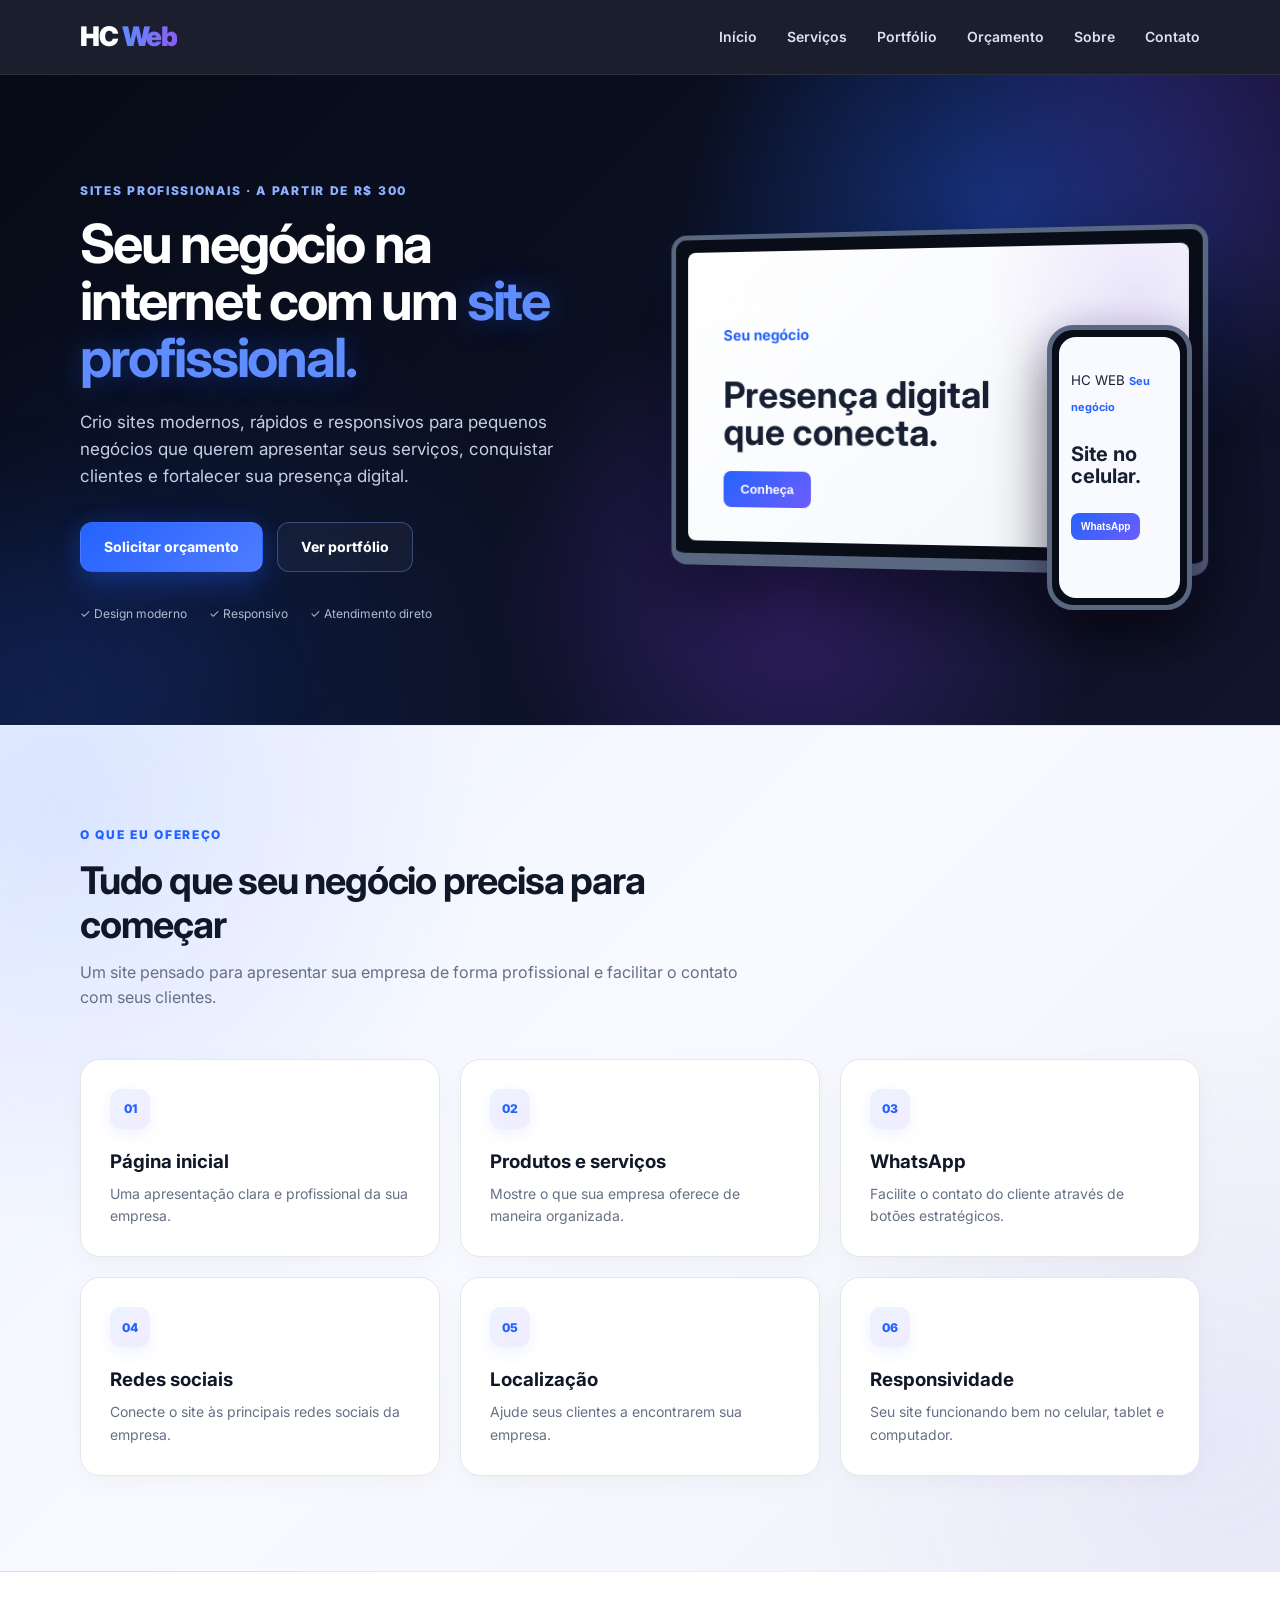
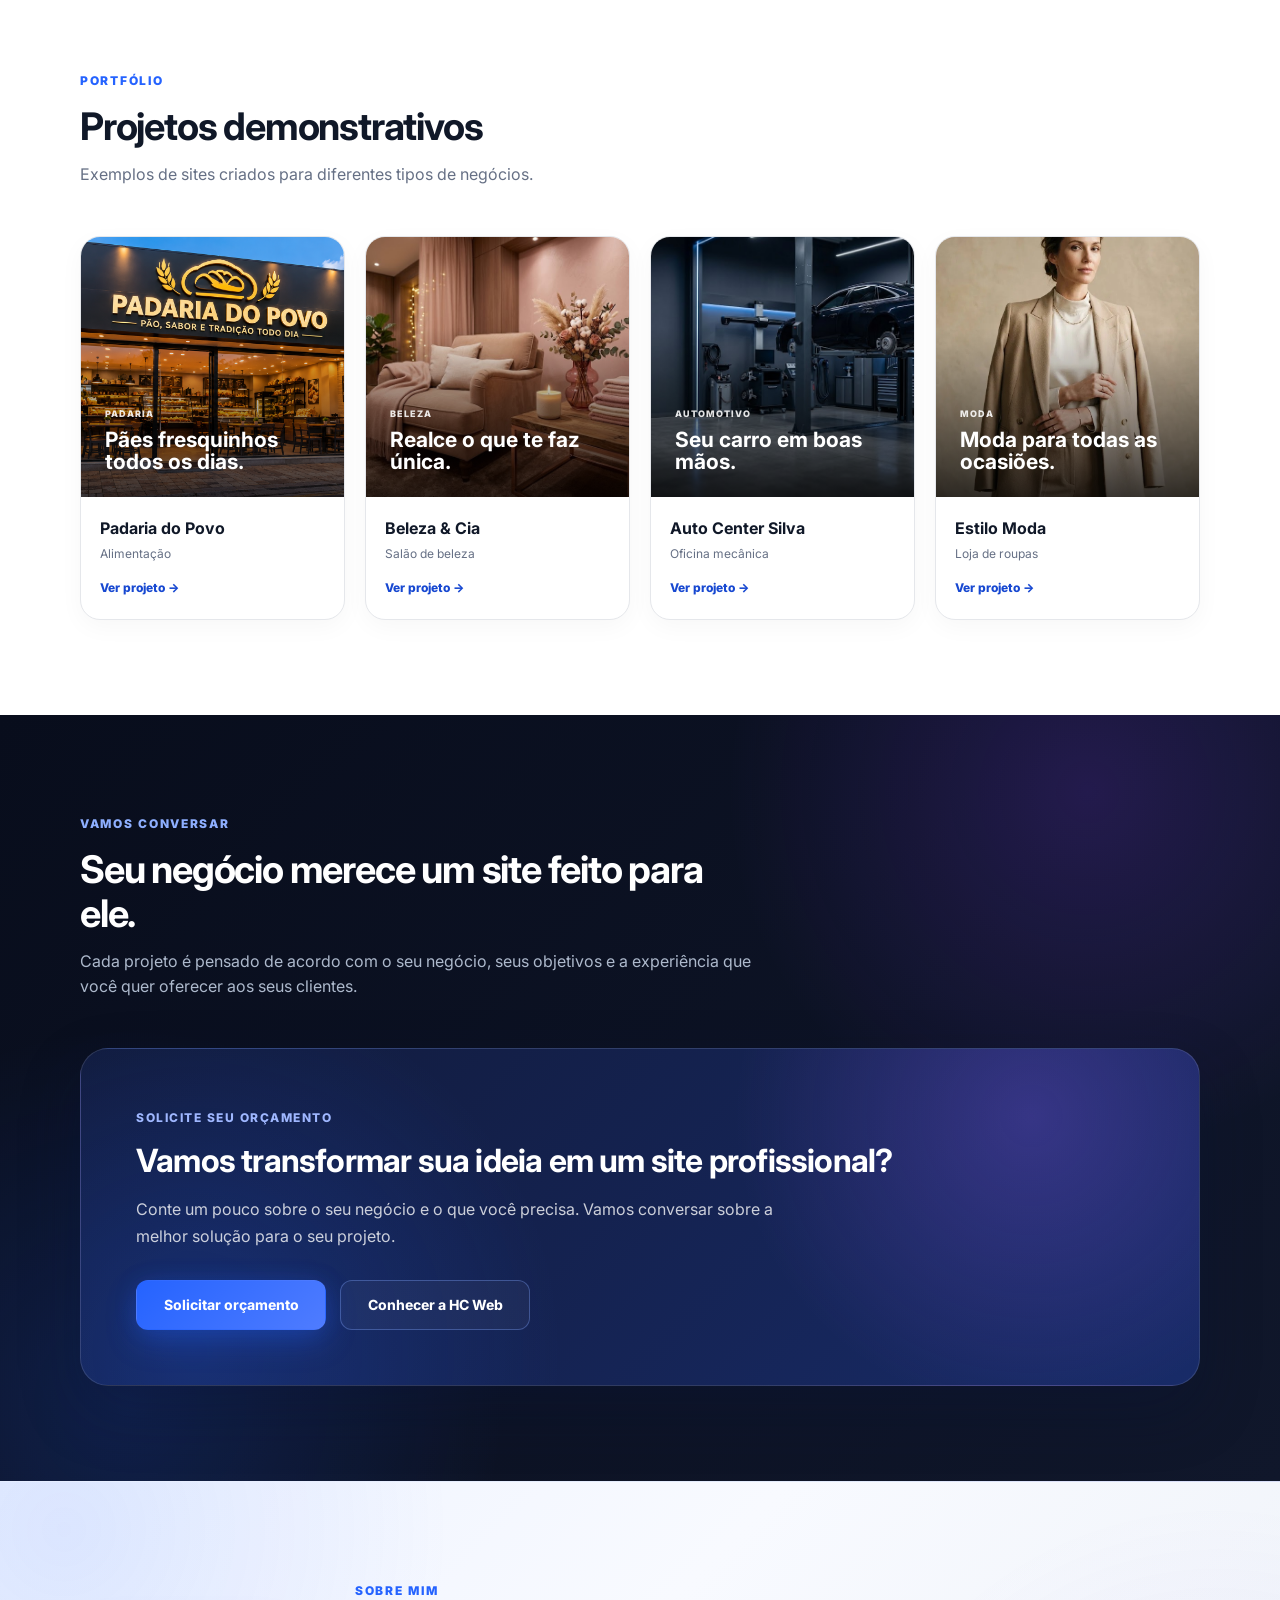
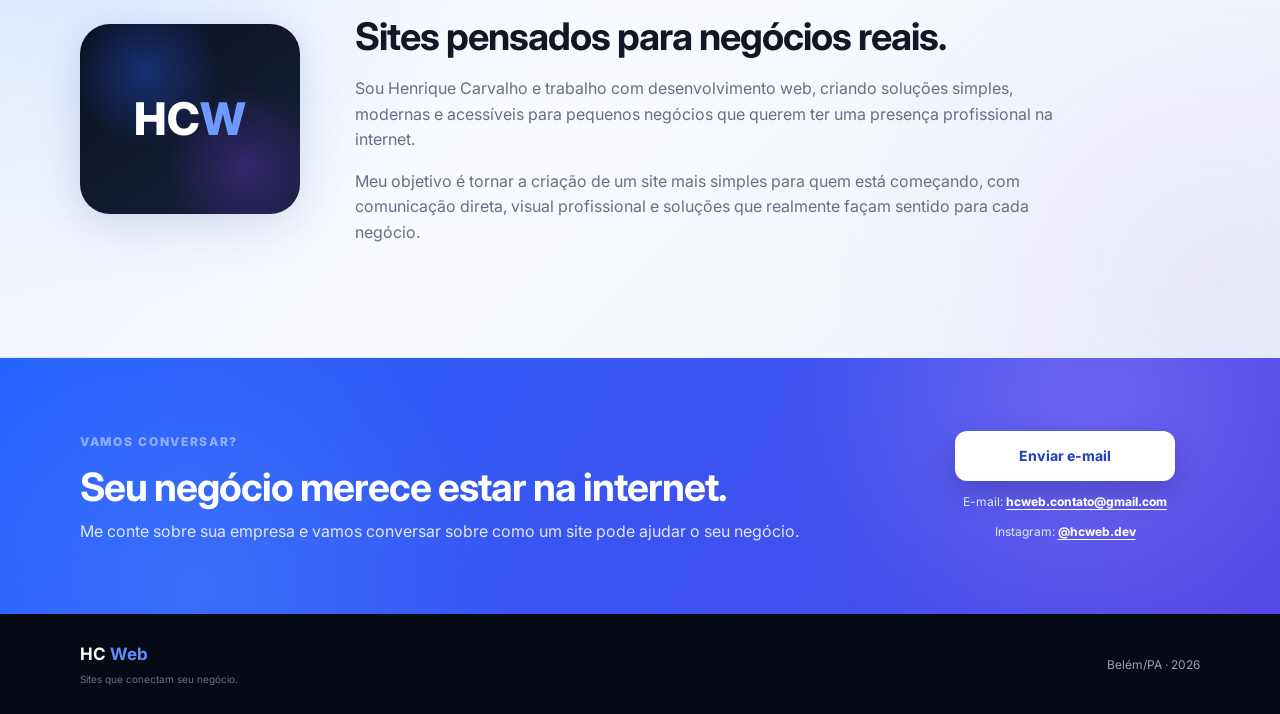
==== commit 290e76bc: "Corrige codificacao UTF-8 do portfolio" ====
--- a/index.html
+++ b/index.html
@@ -41,7 +41,7 @@
         aria-expanded="false"
         aria-controls="navLinks"
       >
-        â˜°
+        ☀
       </button>
 
       <nav class="nav-links" id="navLinks">
@@ -104,9 +104,9 @@
 
           <div class="trust-row">
 
-            <span>âœ“ Design moderno</span>
-            <span>âœ“ Responsivo</span>
-            <span>âœ“ Atendimento direto</span>
+            <span>✓ Design moderno</span>
+            <span>✓ Responsivo</span>
+            <span>✓ Atendimento direto</span>
 
           </div>
 
@@ -316,7 +316,7 @@
 
               <a
                 href="projetos/padaria/index.html"
-              >                Ver projeto â†’
+              >                Ver projeto →
               </a>
 
             </div>
@@ -354,7 +354,7 @@
                 </p>
               </div>
 
-              <a href="projetos/beleza-e-cia/index.html">Ver projeto â†’</a>
+              <a href="projetos/beleza-e-cia/index.html">Ver projeto →</a>
 
             </div>
 
@@ -392,7 +392,7 @@
               </div>
 
               <a href="projetos/auto-center/index.html">
-                Ver projeto â†’
+                Ver projeto →
               </a>
 
             </div>
@@ -431,7 +431,7 @@
               </div>
 
               <a href="projetos/estilo-moda/index.html">
-                Ver projeto â†’
+                Ver projeto →
               </a>
 
             </div>
@@ -665,4 +665,3 @@
 
 
 
-
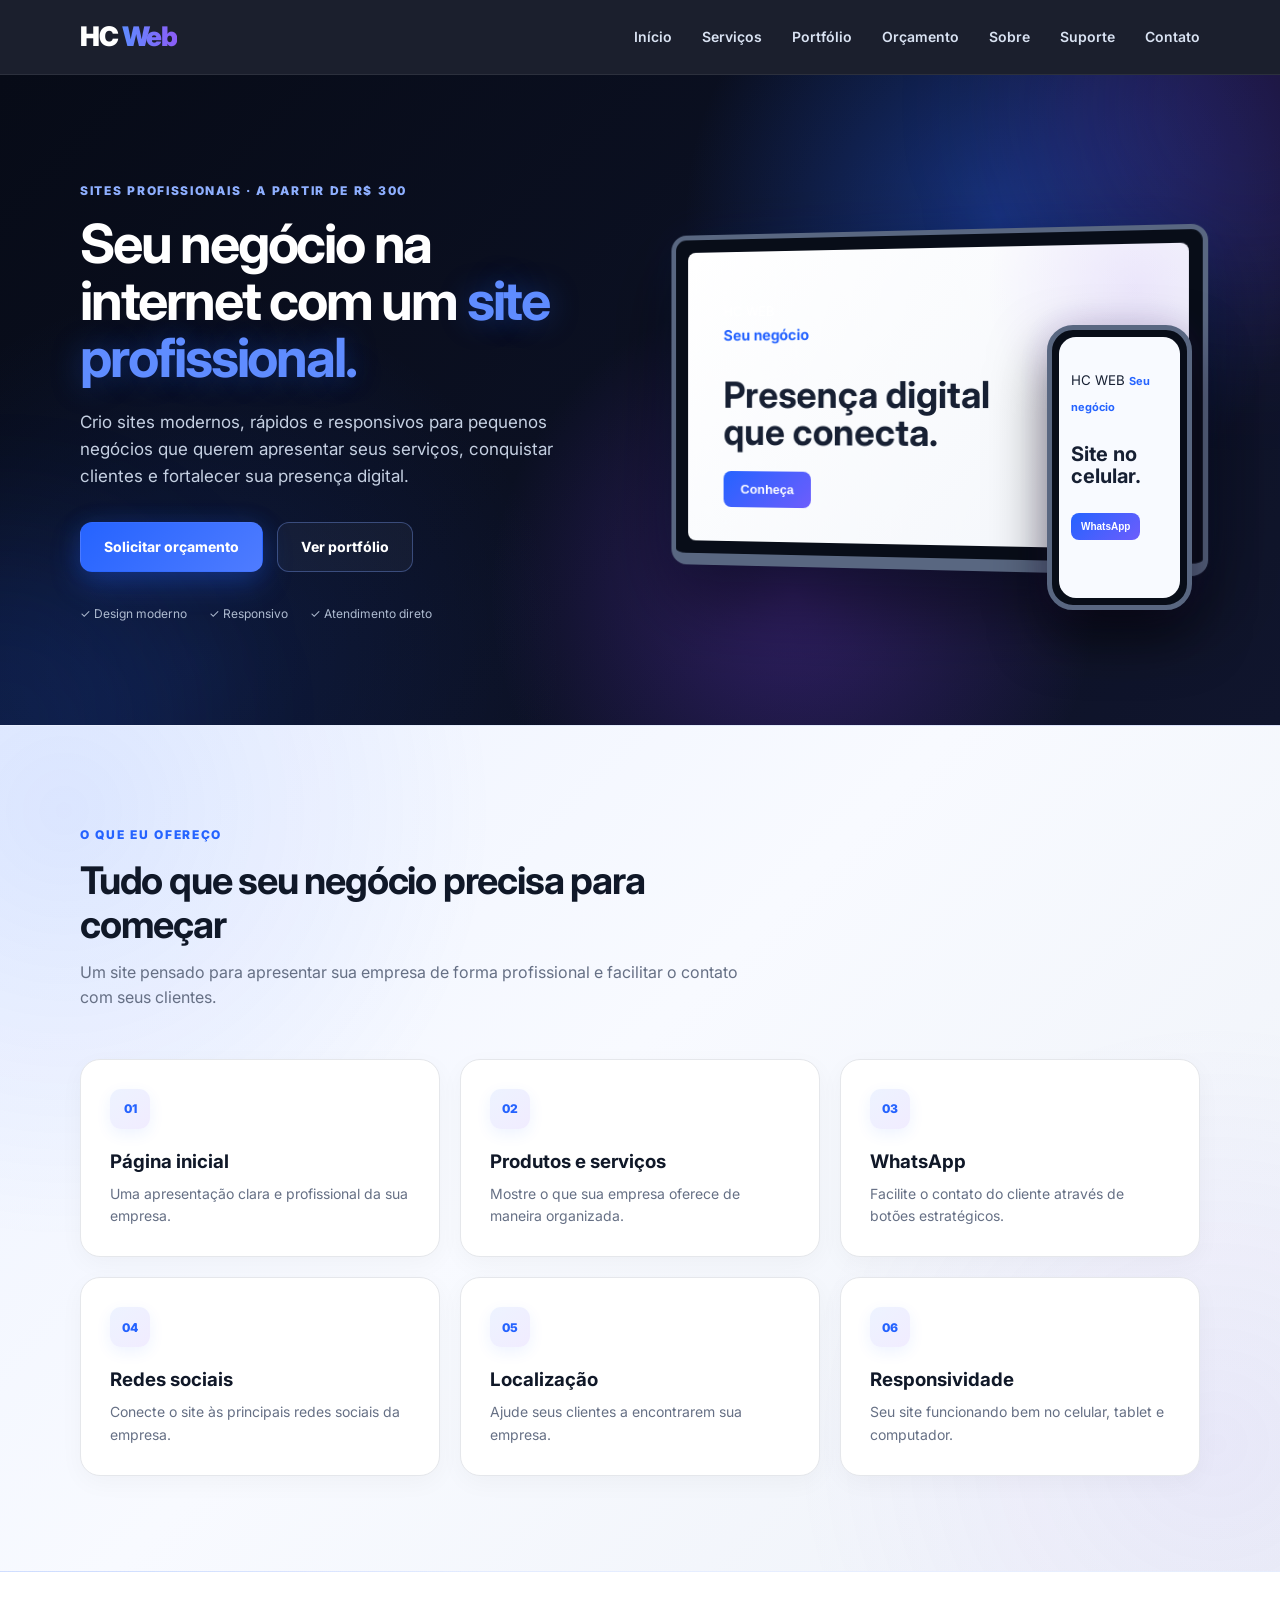
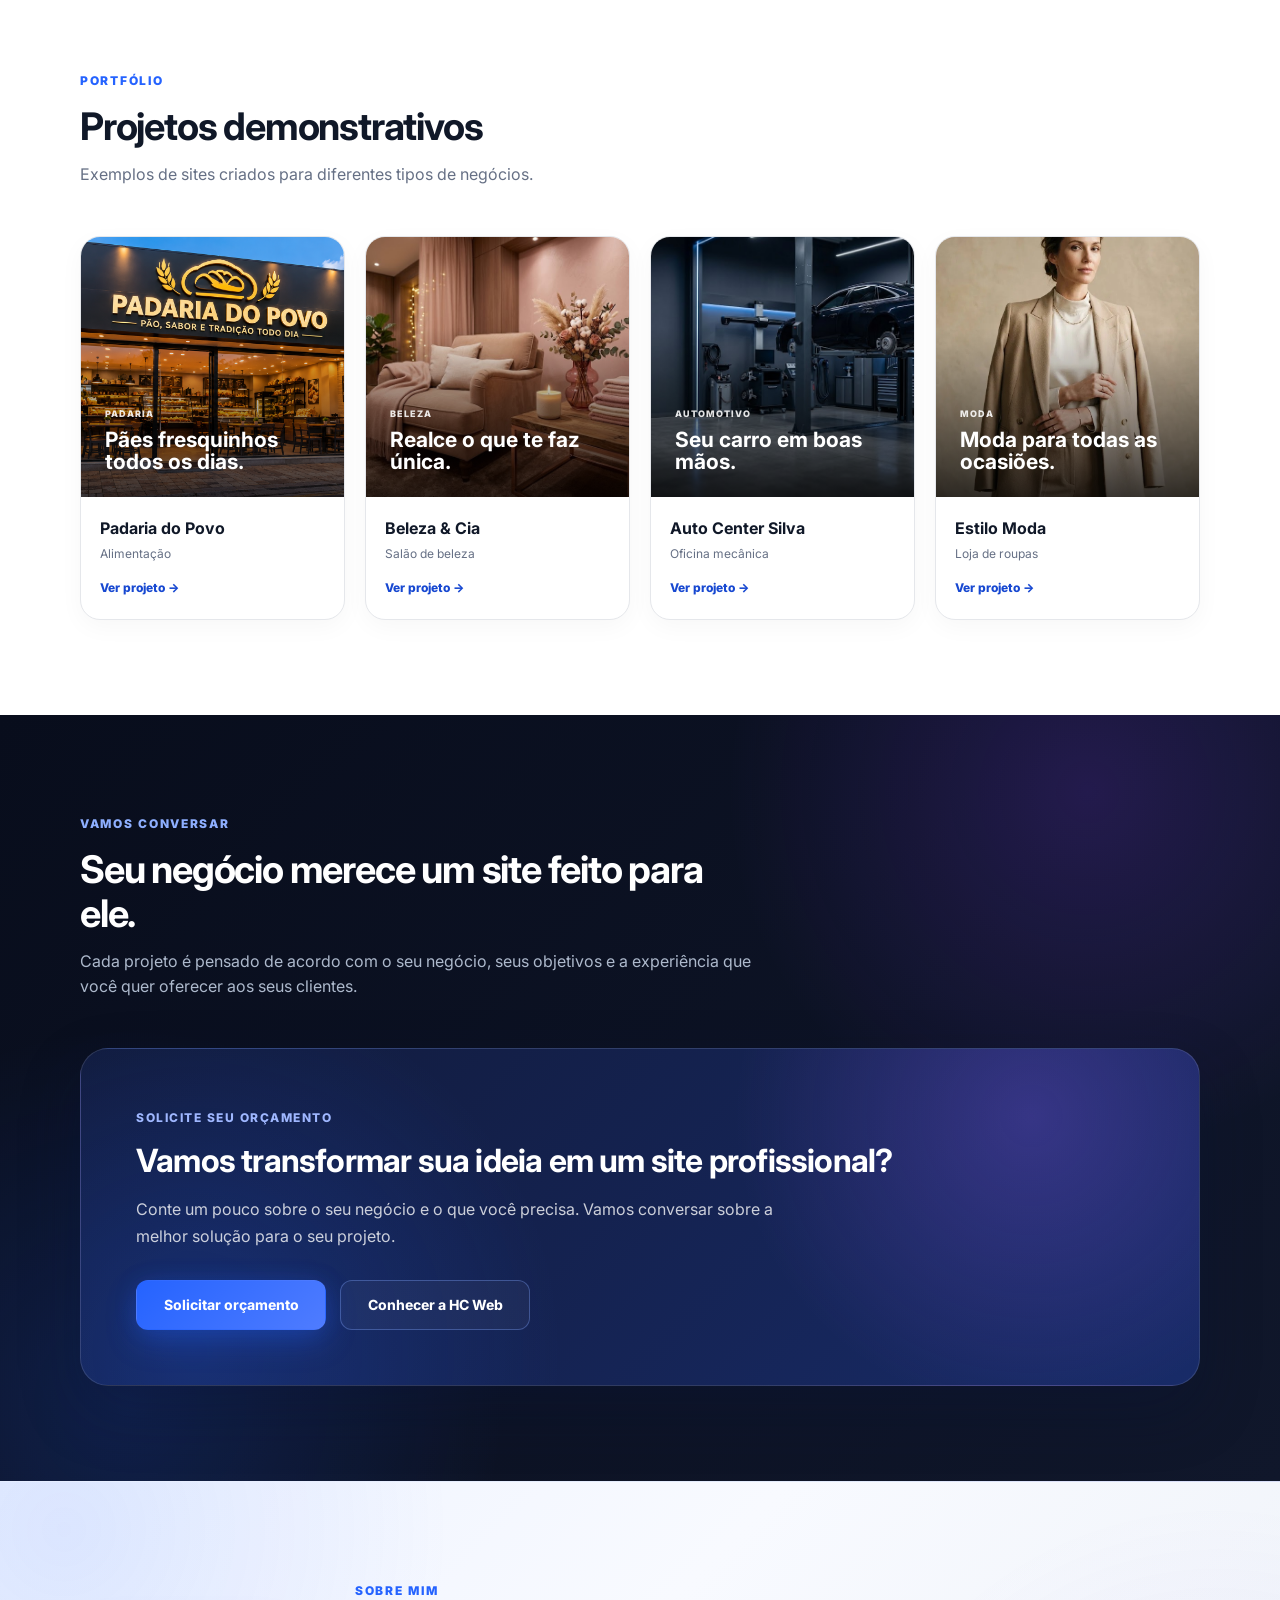
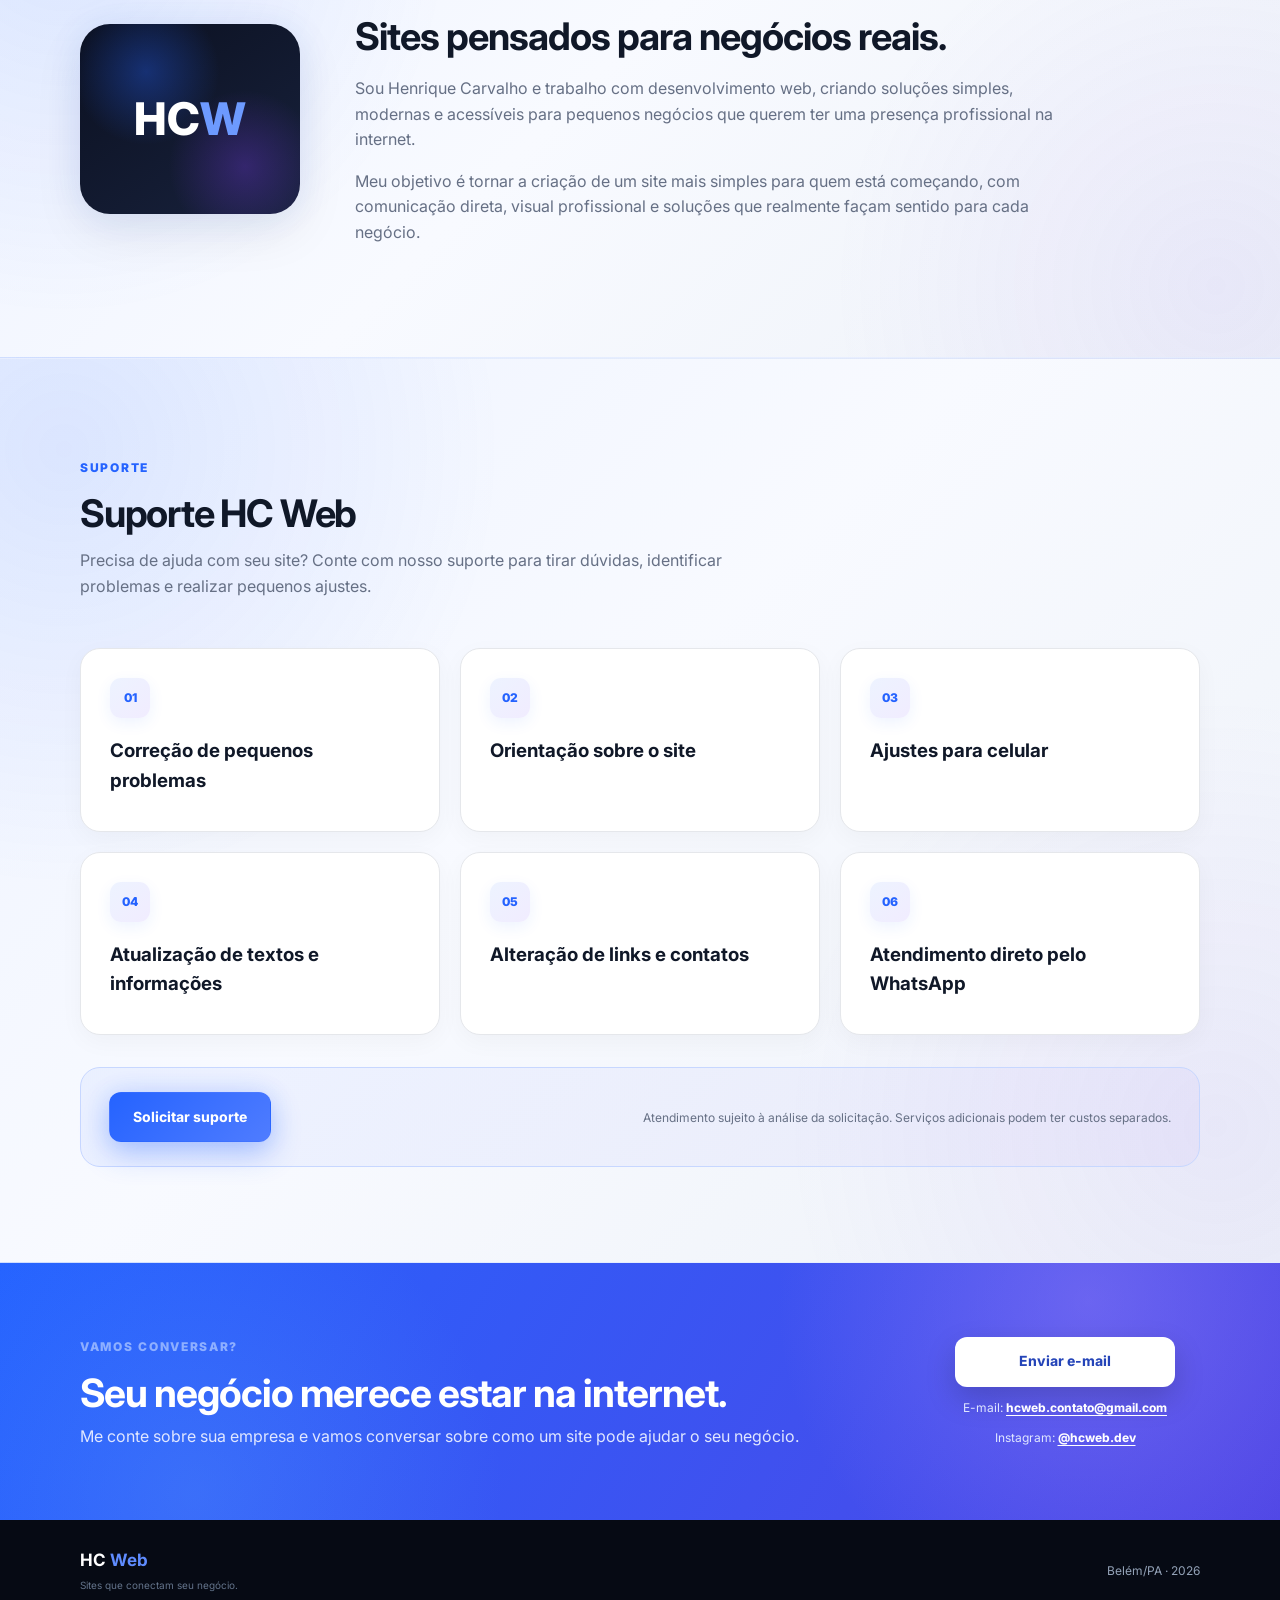
==== commit a2180d98: "Adiciona area de suporte e WhatsApp" ====
--- a/index.html
+++ b/index.html
@@ -50,6 +50,7 @@
         <a href="#portfolio">Portfólio</a>
         <a href="#orcamento">Orçamento</a>
         <a href="#sobre">Sobre</a>
+        <a href="#suporte">Suporte</a>
         <a href="#contato">Contato</a>
       </nav>
 
@@ -560,6 +561,86 @@
 
 
     <!-- =====================================================
+         SUPORTE
+         ===================================================== -->
+
+    <section id="suporte" class="section light">
+
+      <div class="container">
+
+        <div class="section-intro">
+
+          <span class="eyebrow blue">
+            SUPORTE
+          </span>
+
+          <h2>
+            Suporte HC Web
+          </h2>
+
+          <p>
+            Precisa de ajuda com seu site? Conte com nosso suporte para tirar dúvidas, identificar problemas e realizar pequenos ajustes.
+          </p>
+
+        </div>
+
+        <div class="service-grid support-grid">
+
+          <article>
+            <span>01</span>
+            <h3>Correção de pequenos problemas</h3>
+          </article>
+
+          <article>
+            <span>02</span>
+            <h3>Orientação sobre o site</h3>
+          </article>
+
+          <article>
+            <span>03</span>
+            <h3>Ajustes para celular</h3>
+          </article>
+
+          <article>
+            <span>04</span>
+            <h3>Atualização de textos e informações</h3>
+          </article>
+
+          <article>
+            <span>05</span>
+            <h3>Alteração de links e contatos</h3>
+          </article>
+
+          <article>
+            <span>06</span>
+            <h3>Atendimento direto pelo WhatsApp</h3>
+          </article>
+
+        </div>
+
+        <div class="support-footer">
+
+          <a
+            class="btn btn-primary"
+            href="https://wa.me/5591807473888?text=Ol%C3%A1%21%20Gostaria%20de%20solicitar%20suporte%20para%20meu%20site."
+            target="_blank"
+            rel="noopener noreferrer"
+          >
+            Solicitar suporte
+          </a>
+
+          <p class="support-note">
+            Atendimento sujeito à análise da solicitação. Serviços adicionais podem ter custos separados.
+          </p>
+
+        </div>
+
+      </div>
+
+    </section>
+
+
+    <!-- =====================================================
          CONTATO
          ===================================================== -->
 
@@ -663,5 +744,3 @@
 
 
 
-
-
--- a/style.css
+++ b/style.css
@@ -432,6 +432,25 @@
   margin:0;
 }
 
+.support-footer{
+  display:flex;
+  align-items:center;
+  justify-content:space-between;
+  gap:24px;
+  margin-top:32px;
+  padding:24px 28px;
+  border:1px solid var(--border-blue);
+  border-radius:var(--radius);
+  background:linear-gradient(135deg,rgba(37,99,255,.06),rgba(124,58,237,.04));
+}
+
+.support-note{
+  max-width:560px;
+  margin:0;
+  color:var(--muted);
+  font-size:12px;
+}
+
 /* =========================
    PORTFOLIO
 ========================= */
@@ -936,6 +955,16 @@
     grid-template-columns:1fr;
   }
 
+  .support-footer{
+    align-items:stretch;
+    flex-direction:column;
+    padding:22px;
+  }
+
+  .support-footer .btn{
+    width:100%;
+  }
+
   .project-image{
     height:210px;
   }
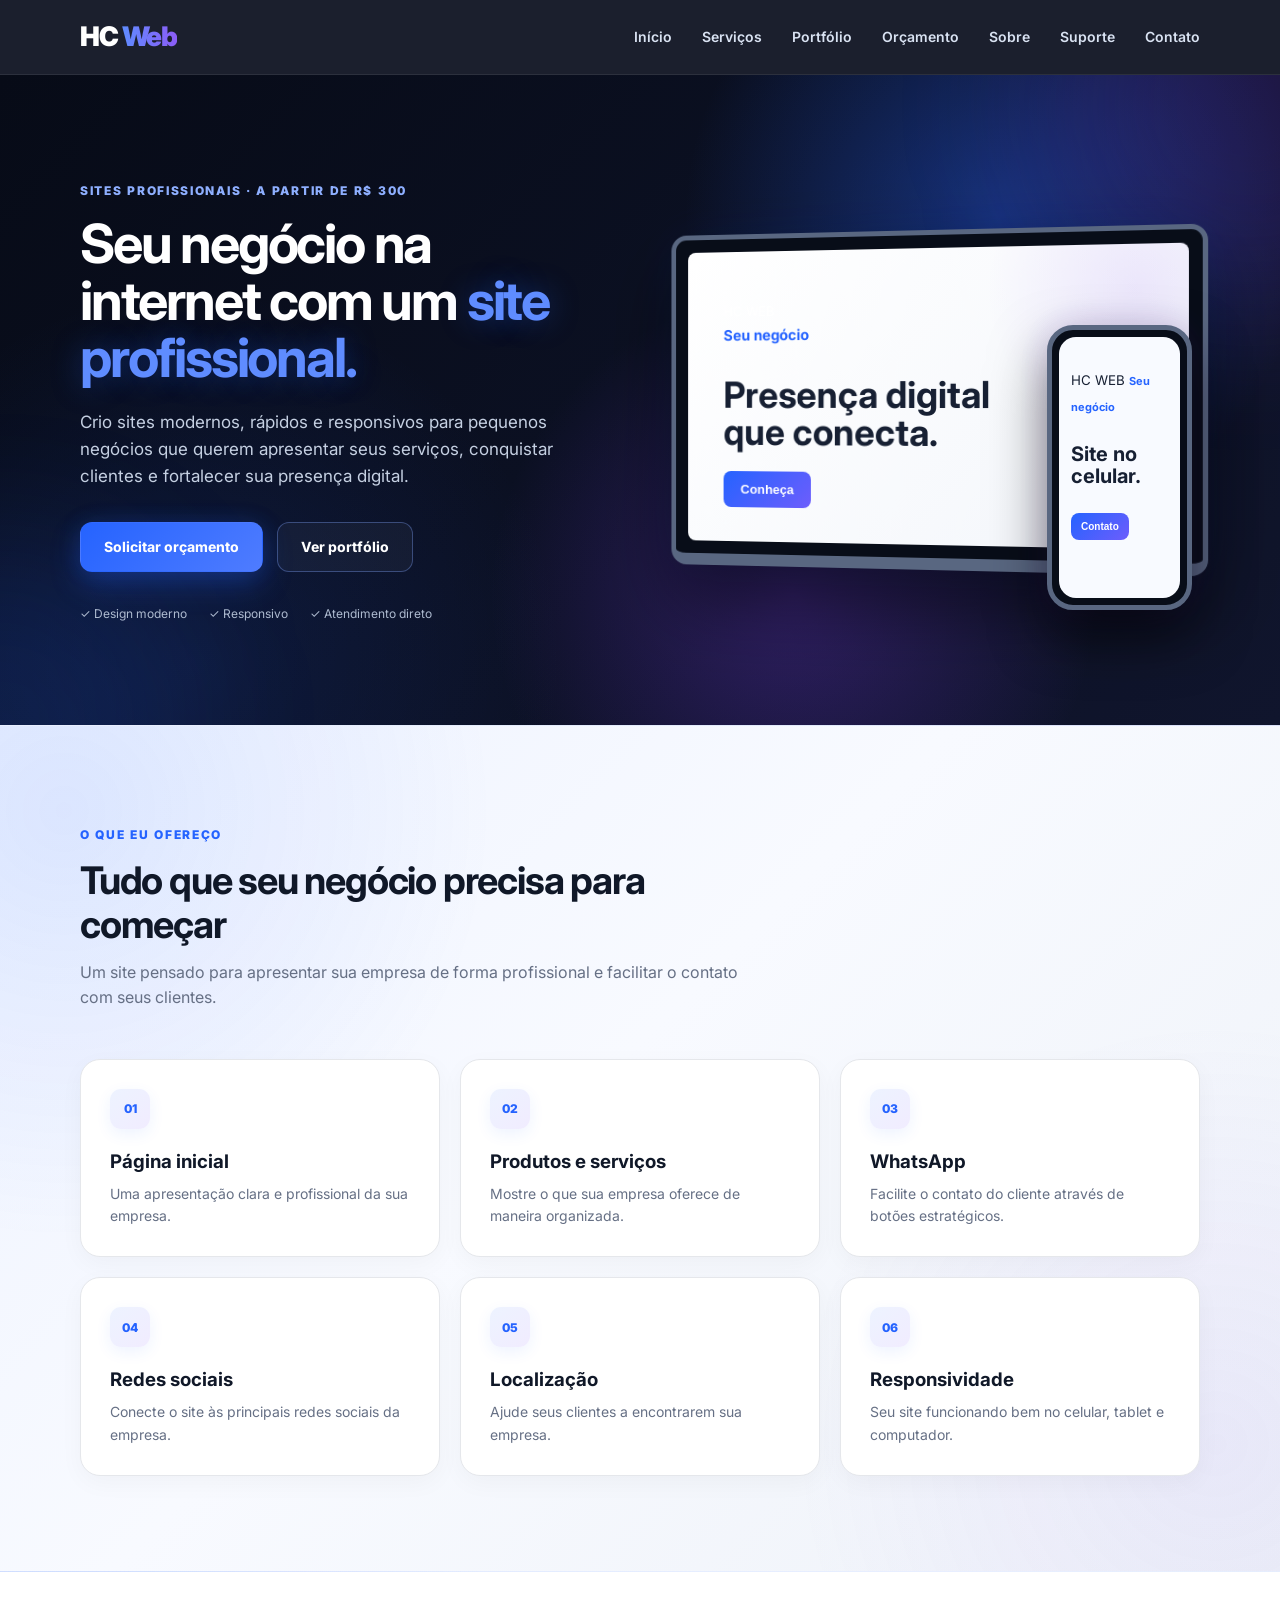
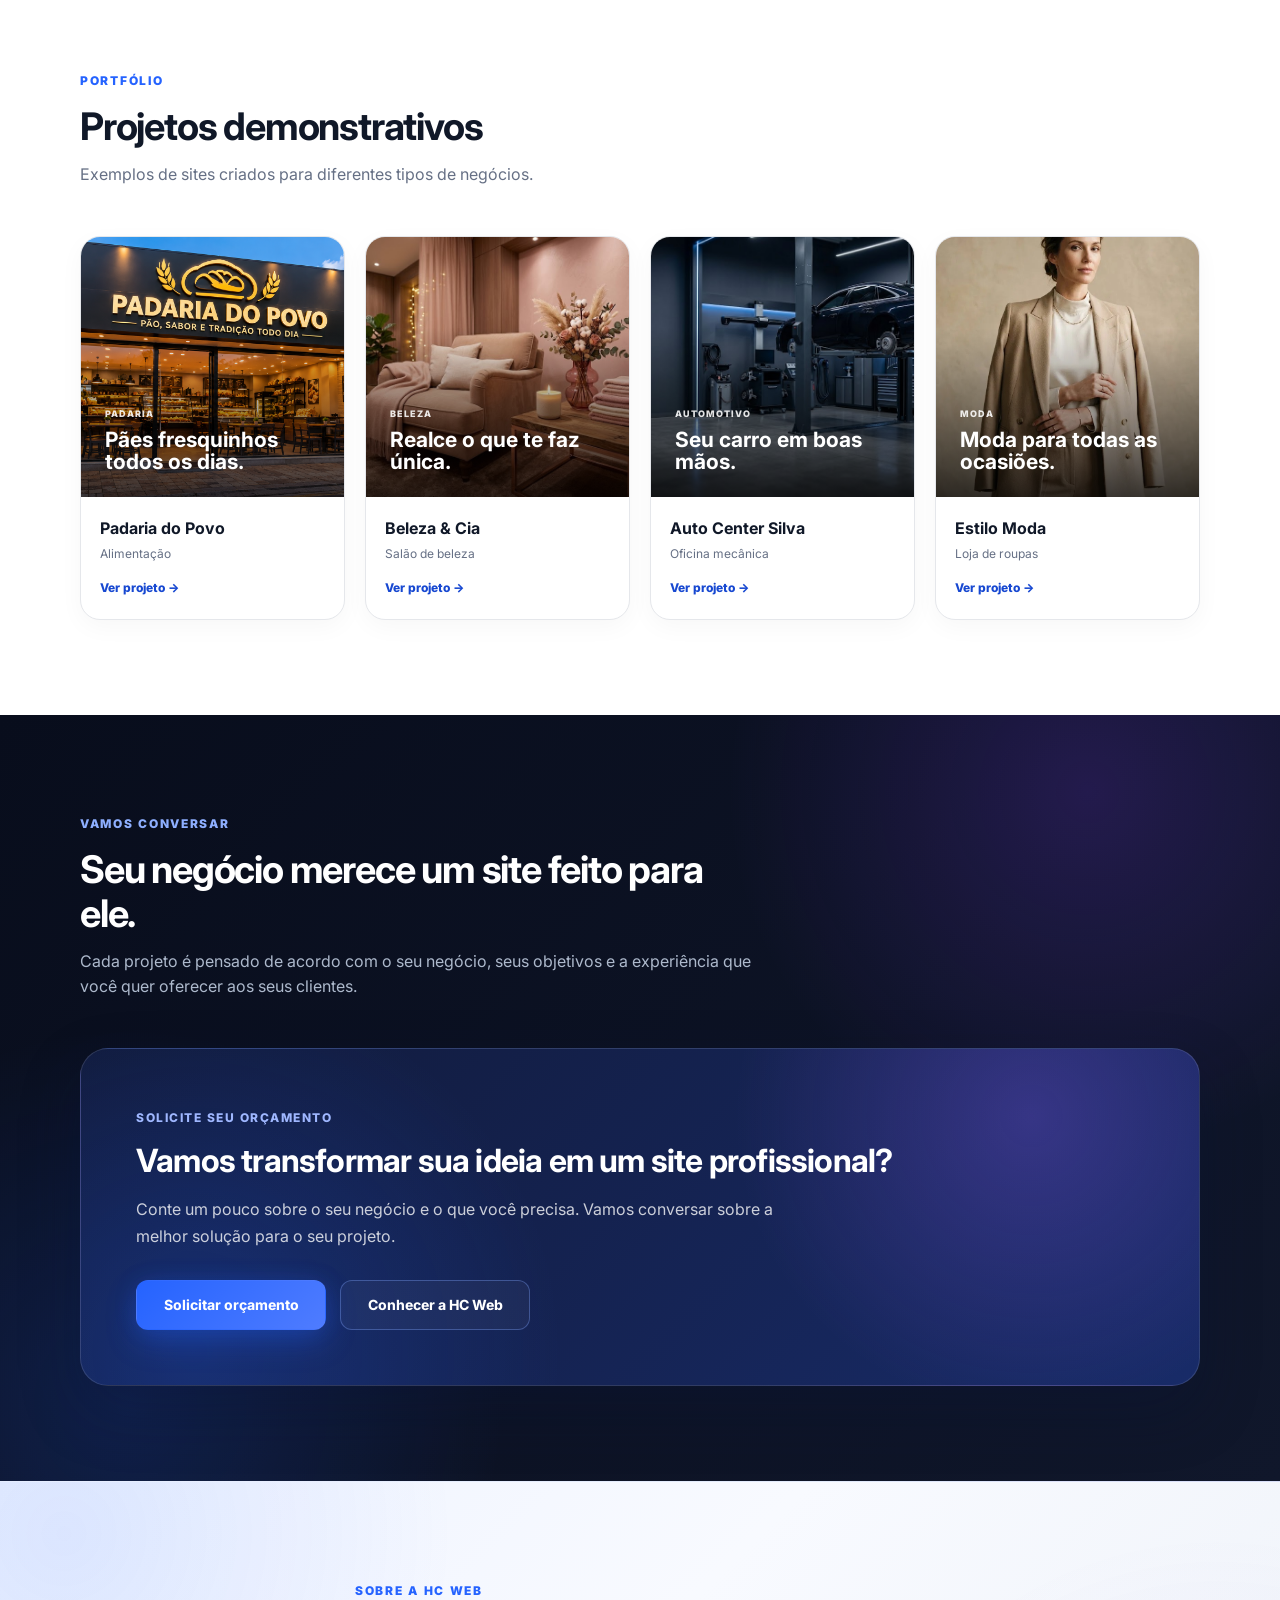
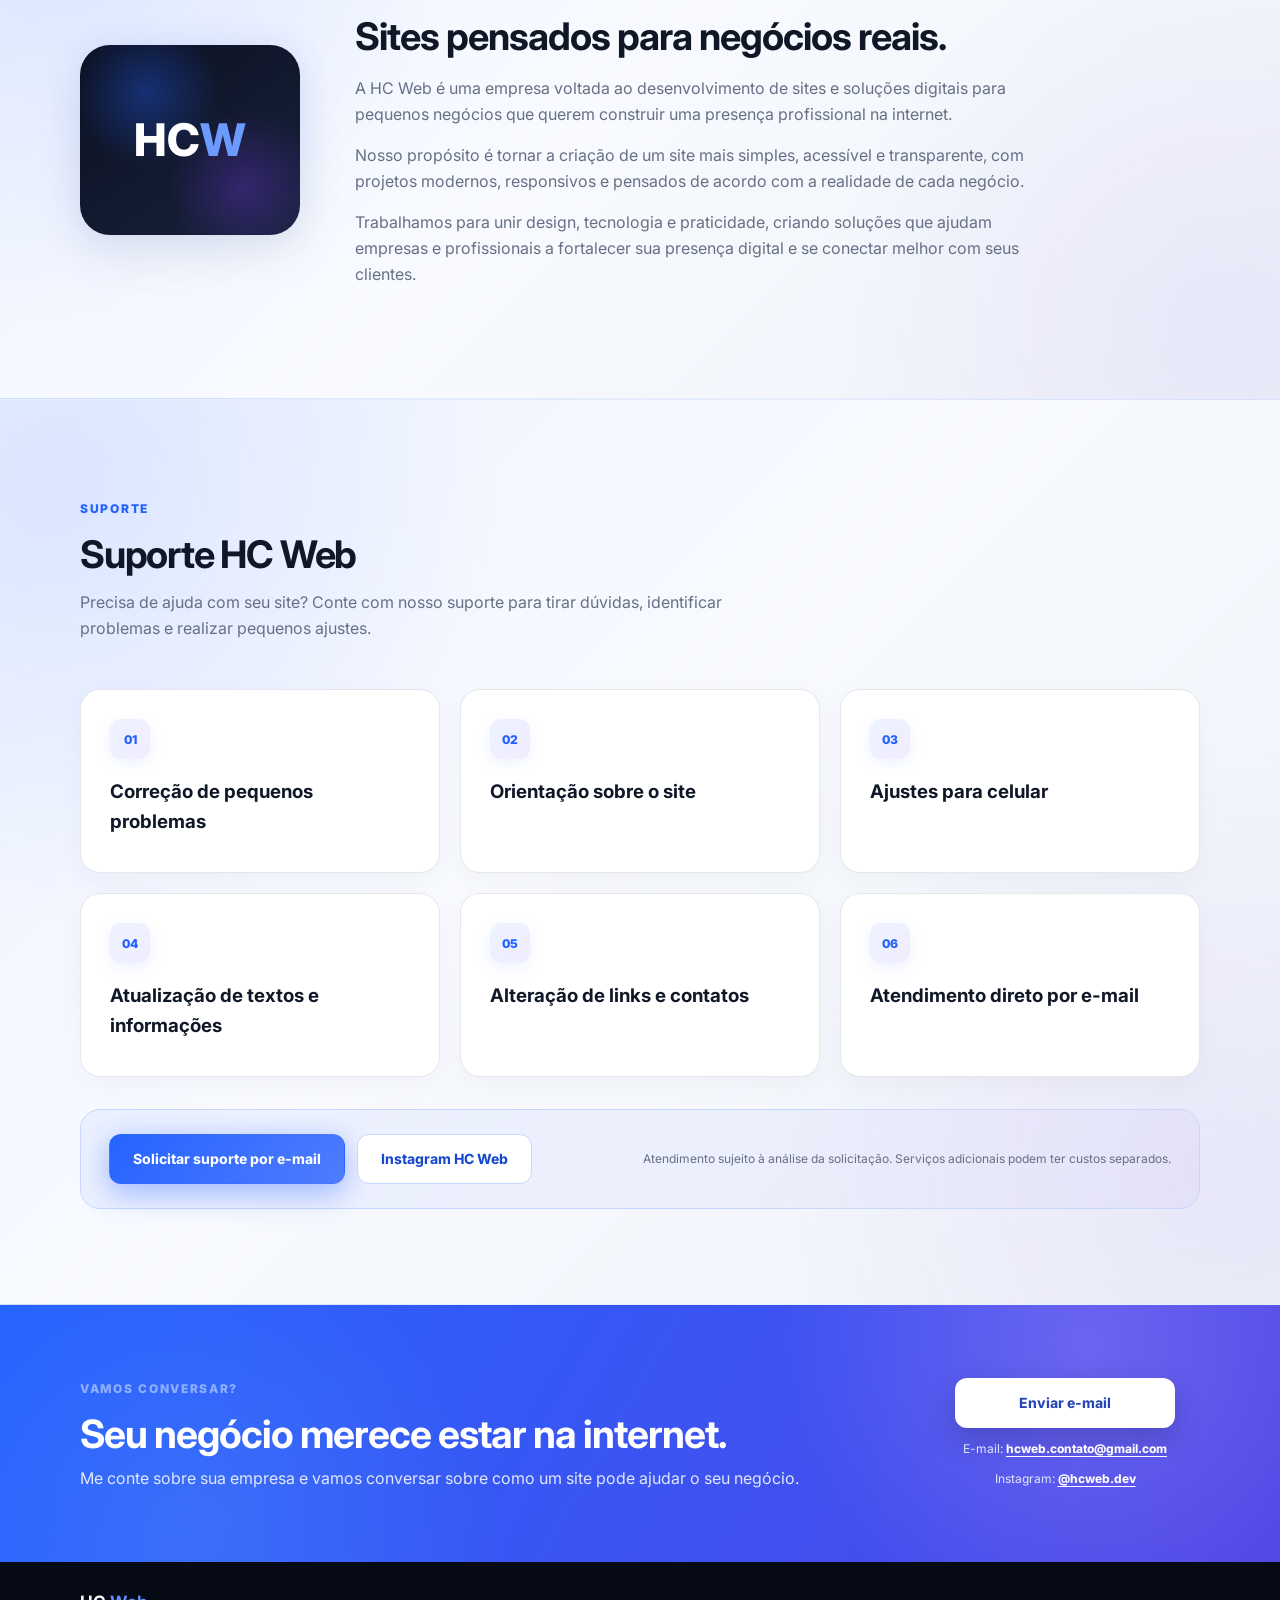
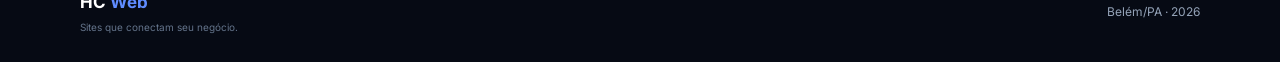
==== commit 7c93d180: "Atualiza site HC Web" ====
--- a/index.html
+++ b/index.html
@@ -160,7 +160,7 @@
               </strong>
 
               <button>
-                WhatsApp
+                Contato
               </button>
 
             </div>
@@ -532,7 +532,7 @@
         <div>
 
           <span class="eyebrow blue">
-            SOBRE MIM
+            SOBRE A HC WEB
           </span>
 
           <h2>
@@ -540,17 +540,22 @@
           </h2>
 
           <p>
-            Sou Henrique Carvalho e trabalho com desenvolvimento web,
-            criando soluções simples, modernas e acessíveis para
-            pequenos negócios que querem ter uma presença profissional
-            na internet.
-          </p>
-
-          <p>
-            Meu objetivo é tornar a criação de um site mais simples para
-            quem está começando, com comunicação direta, visual
-            profissional e soluções que realmente façam sentido para
-            cada negócio.
+            A HC Web é uma empresa voltada ao desenvolvimento de sites e
+            soluções digitais para pequenos negócios que querem construir
+            uma presença profissional na internet.
+          </p>
+
+          <p>
+            Nosso propósito é tornar a criação de um site mais simples,
+            acessível e transparente, com projetos modernos, responsivos
+            e pensados de acordo com a realidade de cada negócio.
+          </p>
+
+          <p>
+            Trabalhamos para unir design, tecnologia e praticidade,
+            criando soluções que ajudam empresas e profissionais a
+            fortalecer sua presença digital e se conectar melhor com
+            seus clientes.
           </p>
 
         </div>
@@ -613,21 +618,30 @@
 
           <article>
             <span>06</span>
-            <h3>Atendimento direto pelo WhatsApp</h3>
+            <h3>Atendimento direto por e-mail</h3>
           </article>
 
         </div>
 
         <div class="support-footer">
 
-          <a
-            class="btn btn-primary"
-            href="https://wa.me/5591807473888?text=Ol%C3%A1%21%20Gostaria%20de%20solicitar%20suporte%20para%20meu%20site."
-            target="_blank"
-            rel="noopener noreferrer"
-          >
-            Solicitar suporte
-          </a>
+          <div class="support-links">
+            <a
+              class="btn btn-primary"
+              href="mailto:hcweb.contato@gmail.com"
+            >
+              Solicitar suporte por e-mail
+            </a>
+
+            <a
+              class="btn btn-outline"
+              href="https://www.instagram.com/hcweb.dev/"
+              target="_blank"
+              rel="noopener noreferrer"
+            >
+              Instagram HC Web
+            </a>
+          </div>
 
           <p class="support-note">
             Atendimento sujeito à análise da solicitação. Serviços adicionais podem ter custos separados.
@@ -743,4 +757,3 @@
 
 
 
-
--- a/style.css
+++ b/style.css
@@ -451,6 +451,24 @@
   font-size:12px;
 }
 
+.support-links{
+  display:flex;
+  flex-wrap:wrap;
+  gap:12px;
+}
+
+.support-links .btn-outline{
+  color:var(--blue-dark);
+  border-color:var(--border-blue);
+  background:#fff;
+}
+
+.support-links .btn-outline:hover{
+  color:var(--blue);
+  border-color:var(--blue);
+  background:#f7f9ff;
+}
+
 /* =========================
    PORTFOLIO
 ========================= */
@@ -907,36 +925,60 @@
   }
 
   .device-showcase{
-    height:300px;
+    width:100%;
+    max-width:460px;
+    height:auto;
+    min-height:0;
+    margin-inline:auto;
+    display:grid;
+    grid-template-columns:minmax(0,1fr) clamp(74px,24vw,95px);
+    align-items:center;
+    gap:clamp(8px,3vw,14px);
   }
 
   .laptop{
-    width:88%;
-    height:220px;
+    width:100%;
+    min-width:0;
+    height:auto;
+    aspect-ratio:540 / 340;
+    padding:clamp(7px,2.5vw,12px);
+    transform:none;
   }
 
   .fake-site{
-    padding:25px;
+    padding:clamp(10px,4vw,25px);
   }
 
   .fake-site strong{
-    font-size:24px;
-    margin:15px 0;
+    font-size:clamp(15px,5.6vw,24px);
+    margin:clamp(8px,3vw,15px) 0;
   }
 
   .phone{
-    width:95px;
-    height:205px;
-    right:0;
+    position:relative;
+    inset:auto;
+    width:100%;
+    min-width:0;
+    height:auto;
+    aspect-ratio:145 / 285;
+    padding:5px;
   }
 
   .phone-screen{
-    padding:20px 8px;
+    padding:clamp(12px,4vw,20px) clamp(5px,2vw,8px);
   }
 
   .phone-screen strong{
-    font-size:14px;
-    margin:16px 0;
+    font-size:clamp(10px,3.6vw,14px);
+    margin:clamp(10px,3vw,16px) 0;
+  }
+
+  .fake-site button,
+  .phone-screen button{
+    max-width:100%;
+    padding:8px clamp(5px,2vw,10px);
+    font-size:clamp(8px,2.6vw,10px);
+    white-space:nowrap;
   }
 
   .section{
@@ -962,6 +1004,14 @@
   }
 
   .support-footer .btn{
+    width:100%;
+  }
+
+  .support-links{
+    flex-direction:column;
+  }
+
+  .support-links .btn{
     width:100%;
   }
 
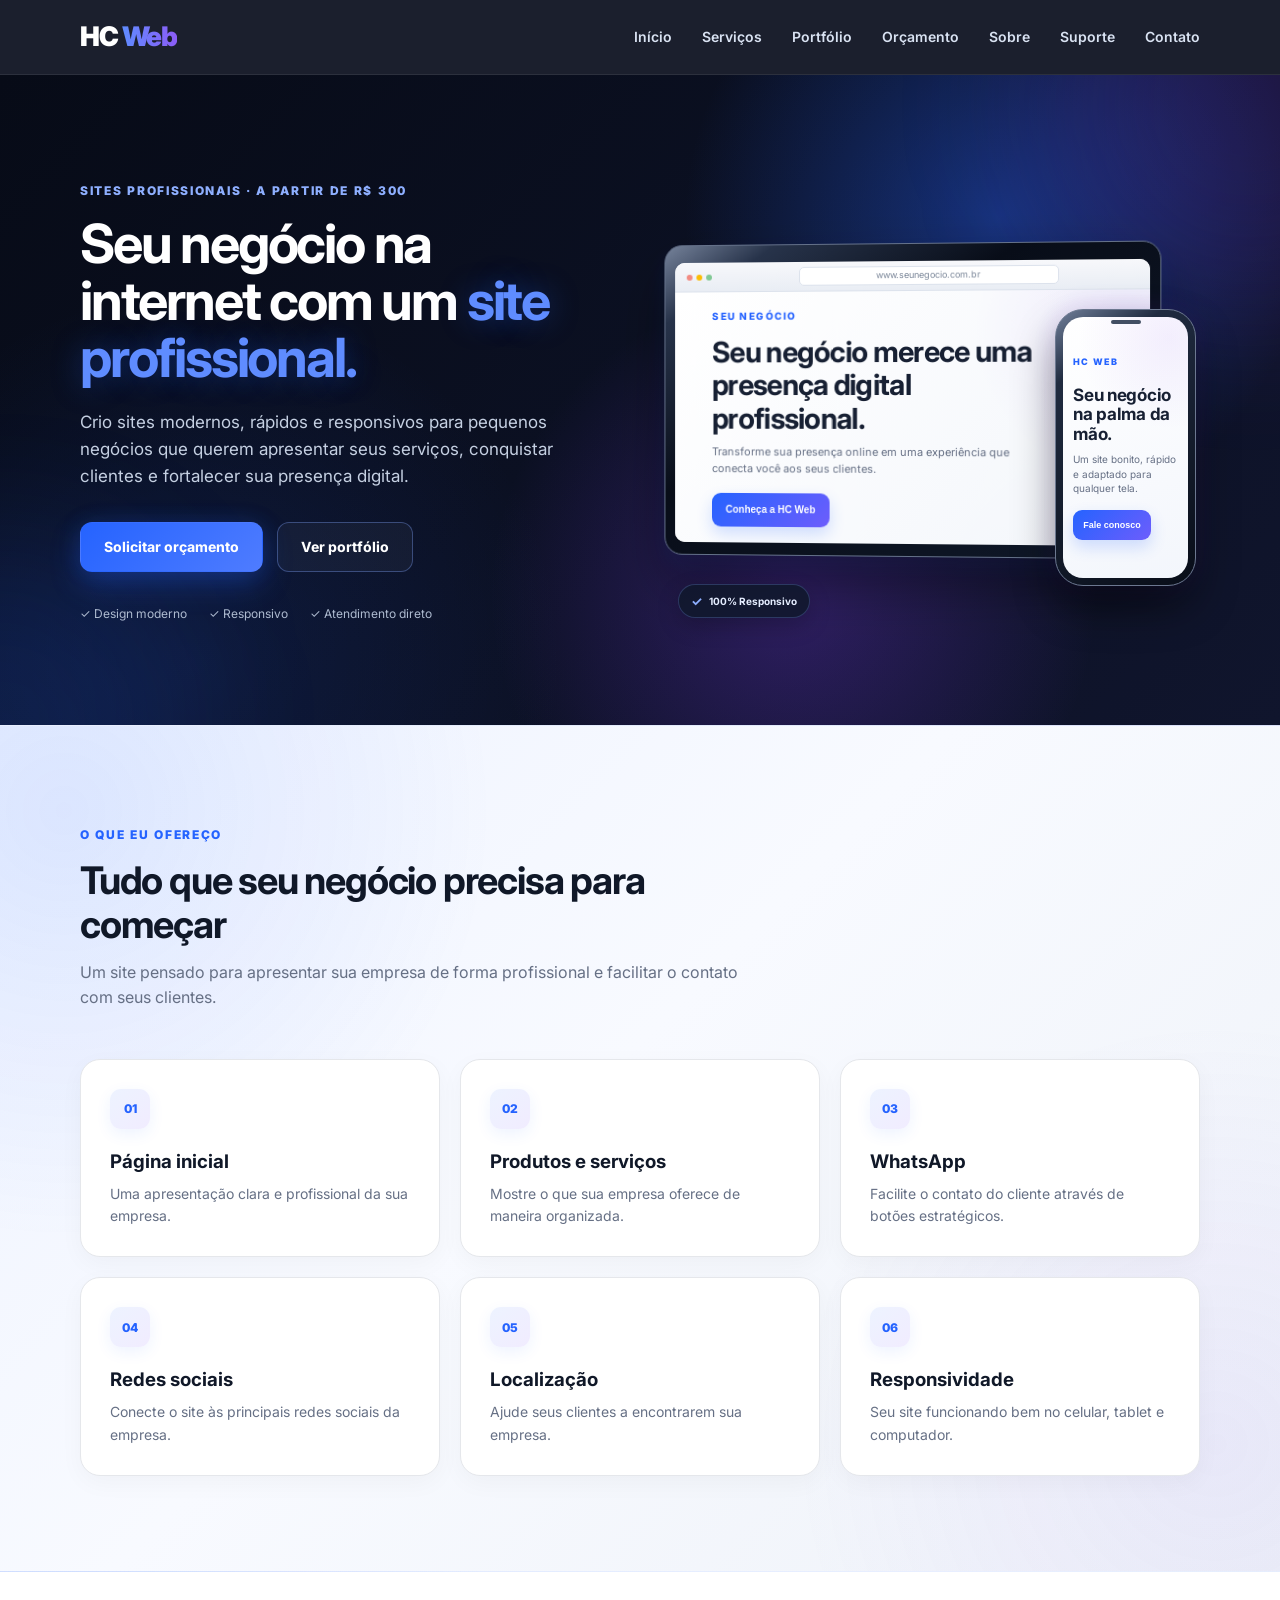
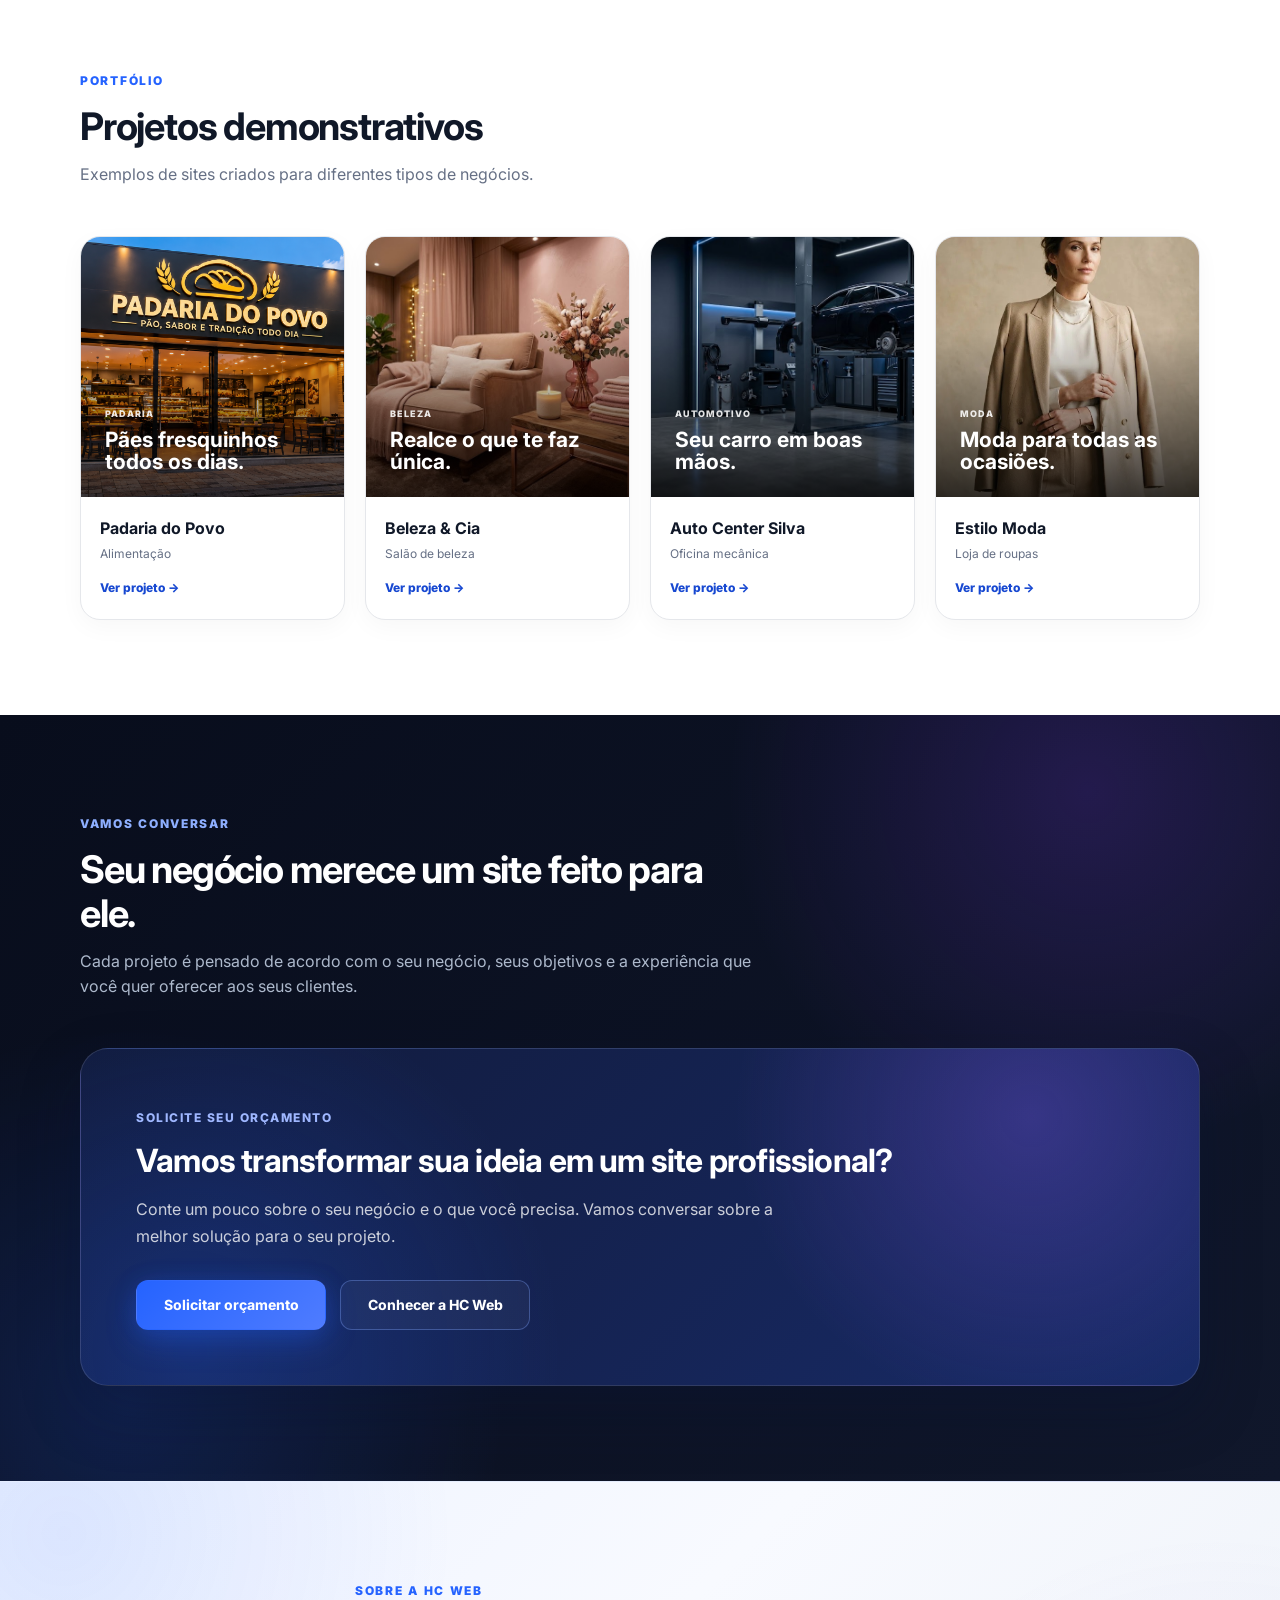
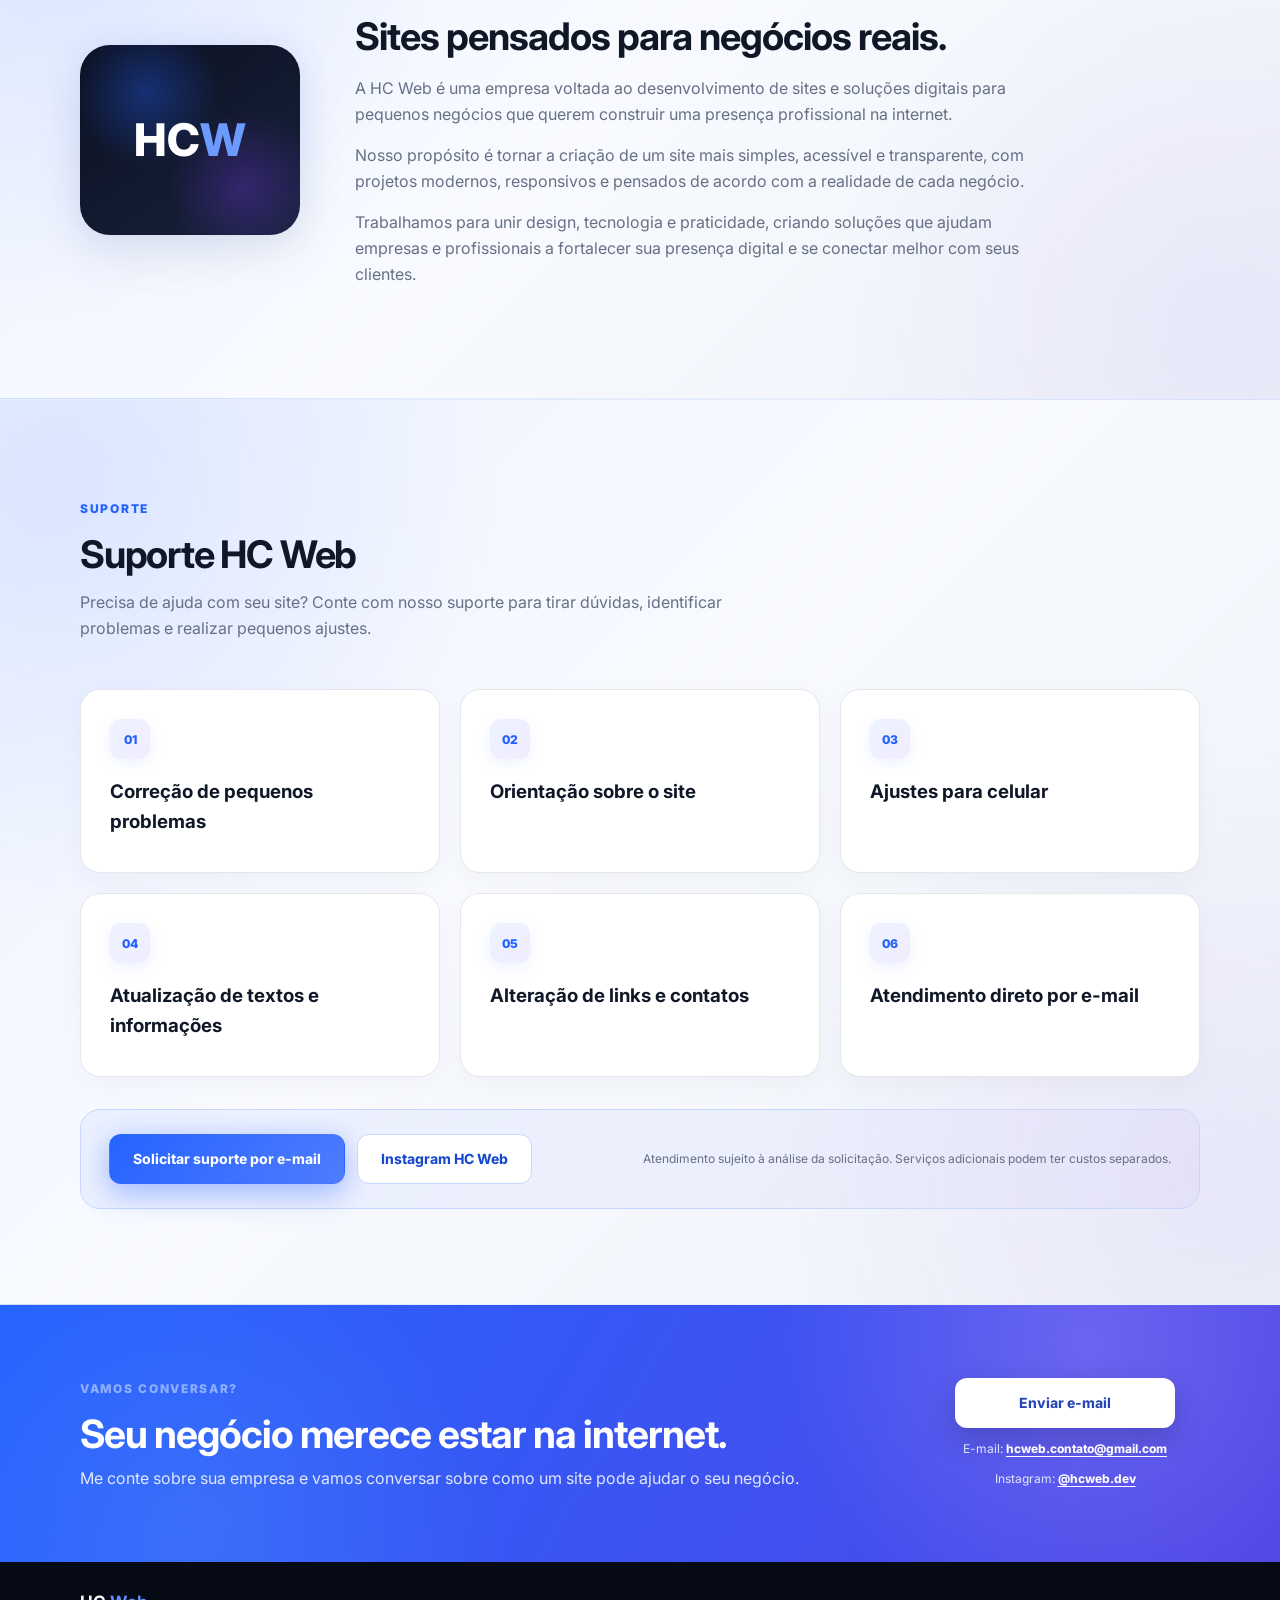
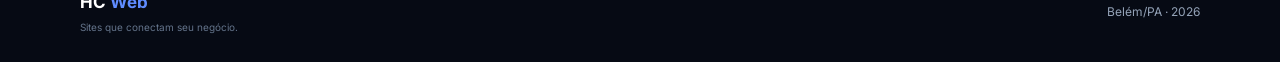
==== commit f87a60ff: "Melhora visual dos mockups" ====
--- a/index.html
+++ b/index.html
@@ -122,20 +122,29 @@
 
             <div class="screen">
 
+              <div class="browser-bar">
+                <span class="window-indicators" aria-hidden="true">
+                  <span></span>
+                  <span></span>
+                  <span></span>
+                </span>
+                <span class="browser-url">www.seunegocio.com.br</span>
+              </div>
+
               <div class="fake-site">
 
-                <small>HC WEB</small>
-
-                <b>
-                  Seu negócio
-                </b>
+                <small>SEU NEGÓCIO</small>
 
                 <strong>
-                  Presença digital que conecta.
+                  Seu negócio merece uma presença digital profissional.
                 </strong>
 
+                <p>
+                  Transforme sua presença online em uma experiência que conecta você aos seus clientes.
+                </p>
+
                 <button>
-                  Conheça
+                  Conheça a HC Web
                 </button>
 
               </div>
@@ -151,20 +160,25 @@
 
               <small>HC WEB</small>
 
-              <b>
-                Seu negócio
-              </b>
-
               <strong>
-                Site no celular.
+                Seu negócio na palma da mão.
               </strong>
 
+              <p>
+                Um site bonito, rápido e adaptado para qualquer tela.
+              </p>
+
               <button>
-                Contato
+                Fale conosco
               </button>
 
             </div>
 
+          </div>
+
+          <div class="responsive-badge">
+            <span aria-hidden="true">✓</span>
+            100% Responsivo
           </div>
 
         </div>
@@ -756,4 +770,3 @@
 
 
 
-
--- a/style.css
+++ b/style.css
@@ -247,105 +247,244 @@
 ========================= */
 
 .device-showcase{
+  width:100%;
+  max-width:600px;
   height:460px;
   position:relative;
   display:flex;
   align-items:center;
-  justify-content:center;
+  justify-content:flex-start;
 }
 
 .laptop{
-  width:540px;
-  height:340px;
-  border:5px solid #596781;
-  border-bottom-width:12px;
-  border-radius:16px;
-  background:#080d18;
-  padding:13px;
-  transform:perspective(900px) rotateY(-7deg);
+  position:relative;
+  z-index:1;
+  width:calc(100% - 42px);
+  max-width:540px;
+  min-width:0;
+  height:auto;
+  aspect-ratio:540 / 340;
+  border:1px solid #65728a;
+  border-radius:18px;
+  background:linear-gradient(145deg,#75829a 0%,#27334a 12%,#080d18 38%,#10192a 100%);
+  padding:17px 10px 12px;
+  transform:perspective(1100px) rotateY(-4deg);
   box-shadow:
-    0 35px 80px rgba(0,0,0,.50),
-    0 0 50px rgba(37,99,255,.08);
+    0 28px 55px rgba(0,0,0,.38),
+    0 10px 22px rgba(37,99,255,.10);
 }
 
 .screen{
+  display:flex;
+  flex-direction:column;
   height:100%;
-  border-radius:8px;
+  min-height:0;
+  border-radius:10px;
   overflow:hidden;
   background:#fff;
 }
 
+.browser-bar{
+  display:flex;
+  flex:0 0 30px;
+  align-items:center;
+  gap:12px;
+  padding:0 12px;
+  background:linear-gradient(180deg,#f7f8fb,#e9edf4);
+  border-bottom:1px solid #dce2ec;
+}
+
+.window-indicators{
+  display:inline-flex;
+  flex:0 0 auto;
+  gap:4px;
+}
+
+.window-indicators span{
+  width:6px;
+  height:6px;
+  border-radius:50%;
+  background:#aab4c4;
+}
+
+.window-indicators span:first-child{
+  background:#f28b82;
+}
+
+.window-indicators span:nth-child(2){
+  background:#fbbc04;
+}
+
+.window-indicators span:last-child{
+  background:#81c995;
+}
+
+.browser-url{
+  flex:1;
+  max-width:260px;
+  margin:auto;
+  padding:3px 14px;
+  overflow:hidden;
+  border:1px solid #dce2ec;
+  border-radius:5px;
+  background:#fff;
+  color:#7b8799;
+  font-size:9px;
+  line-height:1.2;
+  text-align:center;
+  text-overflow:ellipsis;
+  white-space:nowrap;
+}
+
 .fake-site{
+  display:flex;
+  flex:1;
+  min-height:0;
+  flex-direction:column;
+  align-items:flex-start;
+  justify-content:center;
   height:100%;
-  padding:48px 38px;
-  background:
-    radial-gradient(circle at 90% 15%,rgba(124,58,237,.10),transparent 28%),
+  padding:24px clamp(110px,16%,145px) 24px clamp(20px,3vw,38px);
+  background:
+    radial-gradient(circle at 95% 15%,rgba(124,58,237,.08),transparent 30%),
     linear-gradient(135deg,#fff,#f3f6fb);
 }
 
-.fake-site b{
-  display:block;
+.fake-site small{
   color:var(--blue);
-  font-size:15px;
+  font-size:10px;
+  font-weight:800;
+  letter-spacing:1.5px;
 }
 
 .fake-site strong{
   display:block;
-  font-size:37px;
-  line-height:1.05;
-  max-width:300px;
-  margin:30px 0 20px;
+  max-width:350px;
+  margin:12px 0 8px;
   color:#172033;
+  font-size:clamp(21px,2.4vw,29px);
+  line-height:1.16;
+  letter-spacing:-.7px;
+}
+
+.fake-site p{
+  max-width:360px;
+  margin:0 0 16px;
+  color:#667085;
+  font-size:11px;
+  line-height:1.55;
 }
 
 .fake-site button,
 .phone-screen button{
+  display:inline-flex;
+  align-items:center;
+  justify-content:center;
+  min-height:34px;
   border:0;
-  border-radius:8px;
+  border-radius:9px;
   background:linear-gradient(135deg,#2563ff,#6d5dfc);
   color:#fff;
-  padding:11px 18px;
+  padding:0 14px;
   font-weight:700;
+  font-size:10px;
+  white-space:nowrap;
+  box-shadow:0 7px 16px rgba(37,99,255,.20);
 }
 
 .phone{
   position:absolute;
-  right:8px;
-  bottom:20px;
-  width:145px;
-  height:285px;
-  border:5px solid #596781;
-  border-radius:26px;
-  background:#080d18;
+  z-index:2;
+  right:4px;
+  bottom:44px;
+  width:clamp(132px,11vw,150px);
+  height:auto;
+  aspect-ratio:145 / 285;
+  border:1px solid #6c7890;
+  border-radius:28px;
+  background:linear-gradient(145deg,#71809a 0%,#202b40 20%,#080d18 100%);
   padding:7px;
   box-shadow:
-    0 25px 55px rgba(0,0,0,.55),
-    0 0 35px rgba(124,58,237,.12);
+    0 22px 42px rgba(0,0,0,.42),
+    0 0 28px rgba(124,58,237,.12);
+}
+
+.phone::before{
+  content:"";
+  position:absolute;
+  top:10px;
+  left:50%;
+  width:30px;
+  height:4px;
+  border-radius:999px;
+  background:#424e63;
+  transform:translateX(-50%);
 }
 
 .phone-screen{
+  display:flex;
+  flex-direction:column;
+  align-items:flex-start;
+  justify-content:center;
   height:100%;
-  border-radius:17px;
-  background:#f8faff;
-  padding:30px 12px;
+  padding:18px 10px;
+  border-radius:20px;
+  background:
+    radial-gradient(circle at 85% 8%,rgba(124,58,237,.08),transparent 35%),
+    linear-gradient(160deg,#fff,#f3f6fc);
   color:#172033;
 }
 
-.phone-screen b{
-  font-size:11px;
+.phone-screen small{
   color:var(--blue);
+  font-size:9px;
+  font-weight:850;
+  letter-spacing:1.2px;
 }
 
 .phone-screen strong{
   display:block;
-  font-size:20px;
-  line-height:1.1;
-  margin:25px 0;
+  margin:16px 0 8px;
+  font-size:17px;
+  line-height:1.15;
+  letter-spacing:-.3px;
+}
+
+.phone-screen p{
+  margin:0 0 14px;
+  color:var(--muted);
+  font-size:10px;
+  line-height:1.45;
 }
 
 .phone-screen button{
+  min-height:30px;
+  padding:0 10px;
+  font-size:9px;
+}
+
+.responsive-badge{
+  position:absolute;
+  bottom:12px;
+  left:18px;
+  z-index:3;
+  display:inline-flex;
+  align-items:center;
+  gap:7px;
+  padding:8px 12px;
+  border:1px solid rgba(126,164,255,.24);
+  border-radius:999px;
+  background:rgba(17,24,45,.88);
+  color:#e5edff;
   font-size:10px;
-  padding:8px 10px;
+  font-weight:700;
+  box-shadow:0 8px 22px rgba(0,0,0,.22);
+}
+
+.responsive-badge span{
+  color:#8eafff;
+  font-size:13px;
+  line-height:1;
 }
 
 /* =========================
@@ -843,7 +982,20 @@
   }
 
   .device-showcase{
-    height:390px;
+    max-width:620px;
+    height:420px;
+    margin:0 auto;
+  }
+
+  .laptop{
+    width:calc(100% - 36px);
+    max-width:540px;
+  }
+
+  .phone{
+    right:0;
+    bottom:42px;
+    width:clamp(125px,18vw,145px);
   }
 
   .hero h1{
@@ -929,56 +1081,101 @@
     max-width:460px;
     height:auto;
     min-height:0;
-    margin-inline:auto;
-    display:grid;
-    grid-template-columns:minmax(0,1fr) clamp(74px,24vw,95px);
+    margin:0 auto;
+    flex-direction:column;
     align-items:center;
-    gap:clamp(8px,3vw,14px);
+    gap:22px;
   }
 
   .laptop{
+    position:relative;
     width:100%;
+    max-width:460px;
     min-width:0;
     height:auto;
     aspect-ratio:540 / 340;
-    padding:clamp(7px,2.5vw,12px);
+    padding:12px 8px 9px;
     transform:none;
   }
 
   .fake-site{
-    padding:clamp(10px,4vw,25px);
+    padding:clamp(12px,4vw,24px);
   }
 
   .fake-site strong{
-    font-size:clamp(15px,5.6vw,24px);
-    margin:clamp(8px,3vw,15px) 0;
+    max-width:300px;
+    margin:8px 0 5px;
+    font-size:clamp(16px,5.2vw,23px);
+  }
+
+  .fake-site p{
+    margin-bottom:9px;
+    font-size:clamp(9px,2.8vw,11px);
+    line-height:1.4;
+  }
+
+  .browser-bar{
+    flex-basis:24px;
+    gap:8px;
+    padding:0 8px;
+  }
+
+  .window-indicators{
+    gap:3px;
+  }
+
+  .window-indicators span{
+    width:5px;
+    height:5px;
+  }
+
+  .browser-url{
+    padding:2px 8px;
+    font-size:8px;
+  }
+
+  .fake-site button{
+    min-height:29px;
+    padding:0 10px;
+    font-size:9px;
   }
 
   .phone{
     position:relative;
     inset:auto;
-    width:100%;
+    width:clamp(145px,40vw,165px);
+    max-width:60vw;
     min-width:0;
     height:auto;
     aspect-ratio:145 / 285;
-    padding:5px;
+    padding:6px;
+    margin:0 auto;
   }
 
   .phone-screen{
-    padding:clamp(12px,4vw,20px) clamp(5px,2vw,8px);
+    padding:18px 12px;
   }
 
   .phone-screen strong{
-    font-size:clamp(10px,3.6vw,14px);
-    margin:clamp(10px,3vw,16px) 0;
-  }
-
-  .fake-site button,
+    margin:14px 0 8px;
+    font-size:clamp(15px,4.4vw,18px);
+  }
+
+  .phone-screen p{
+    margin-bottom:12px;
+    font-size:10px;
+  }
+
   .phone-screen button{
-    max-width:100%;
-    padding:8px clamp(5px,2vw,10px);
-    font-size:clamp(8px,2.6vw,10px);
-    white-space:nowrap;
+    min-height:29px;
+    padding:0 9px;
+    font-size:9px;
+  }
+
+  .responsive-badge{
+    position:static;
+    order:3;
+    padding:8px 12px;
   }
 
   .section{
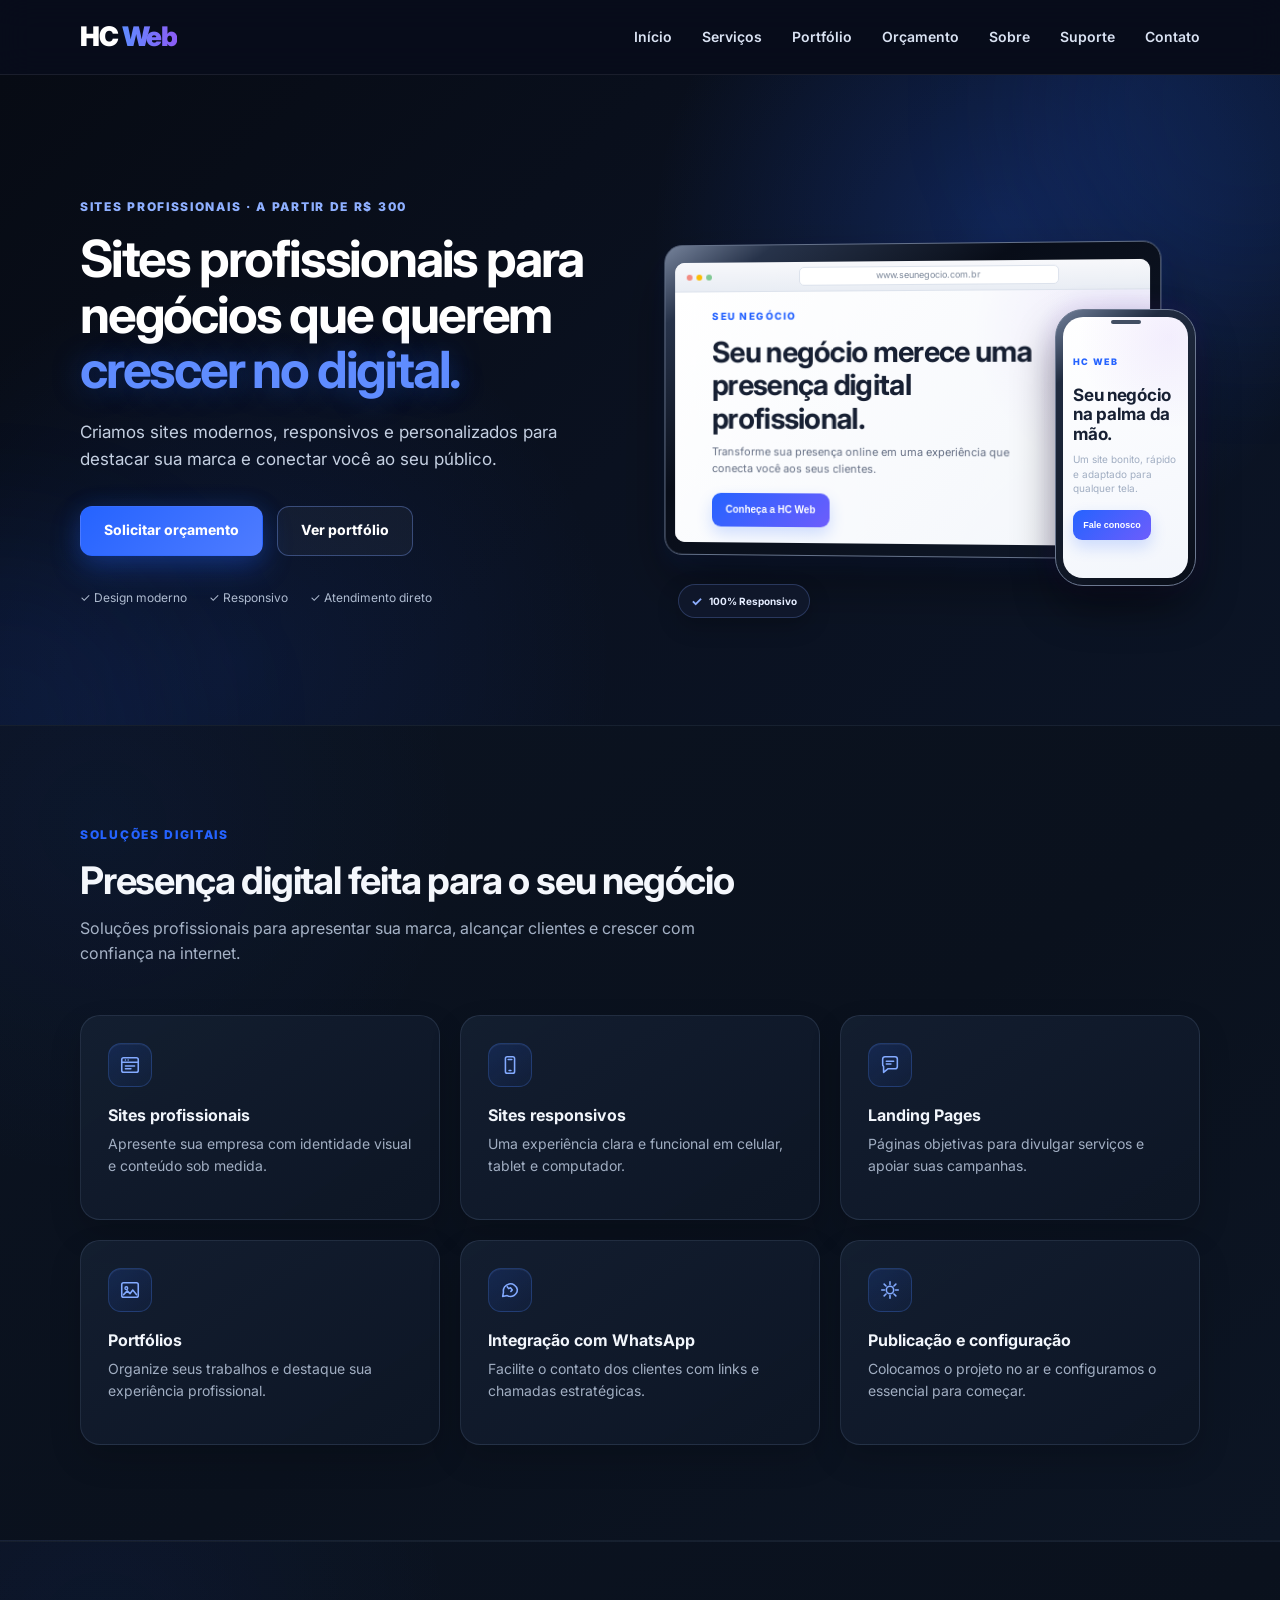
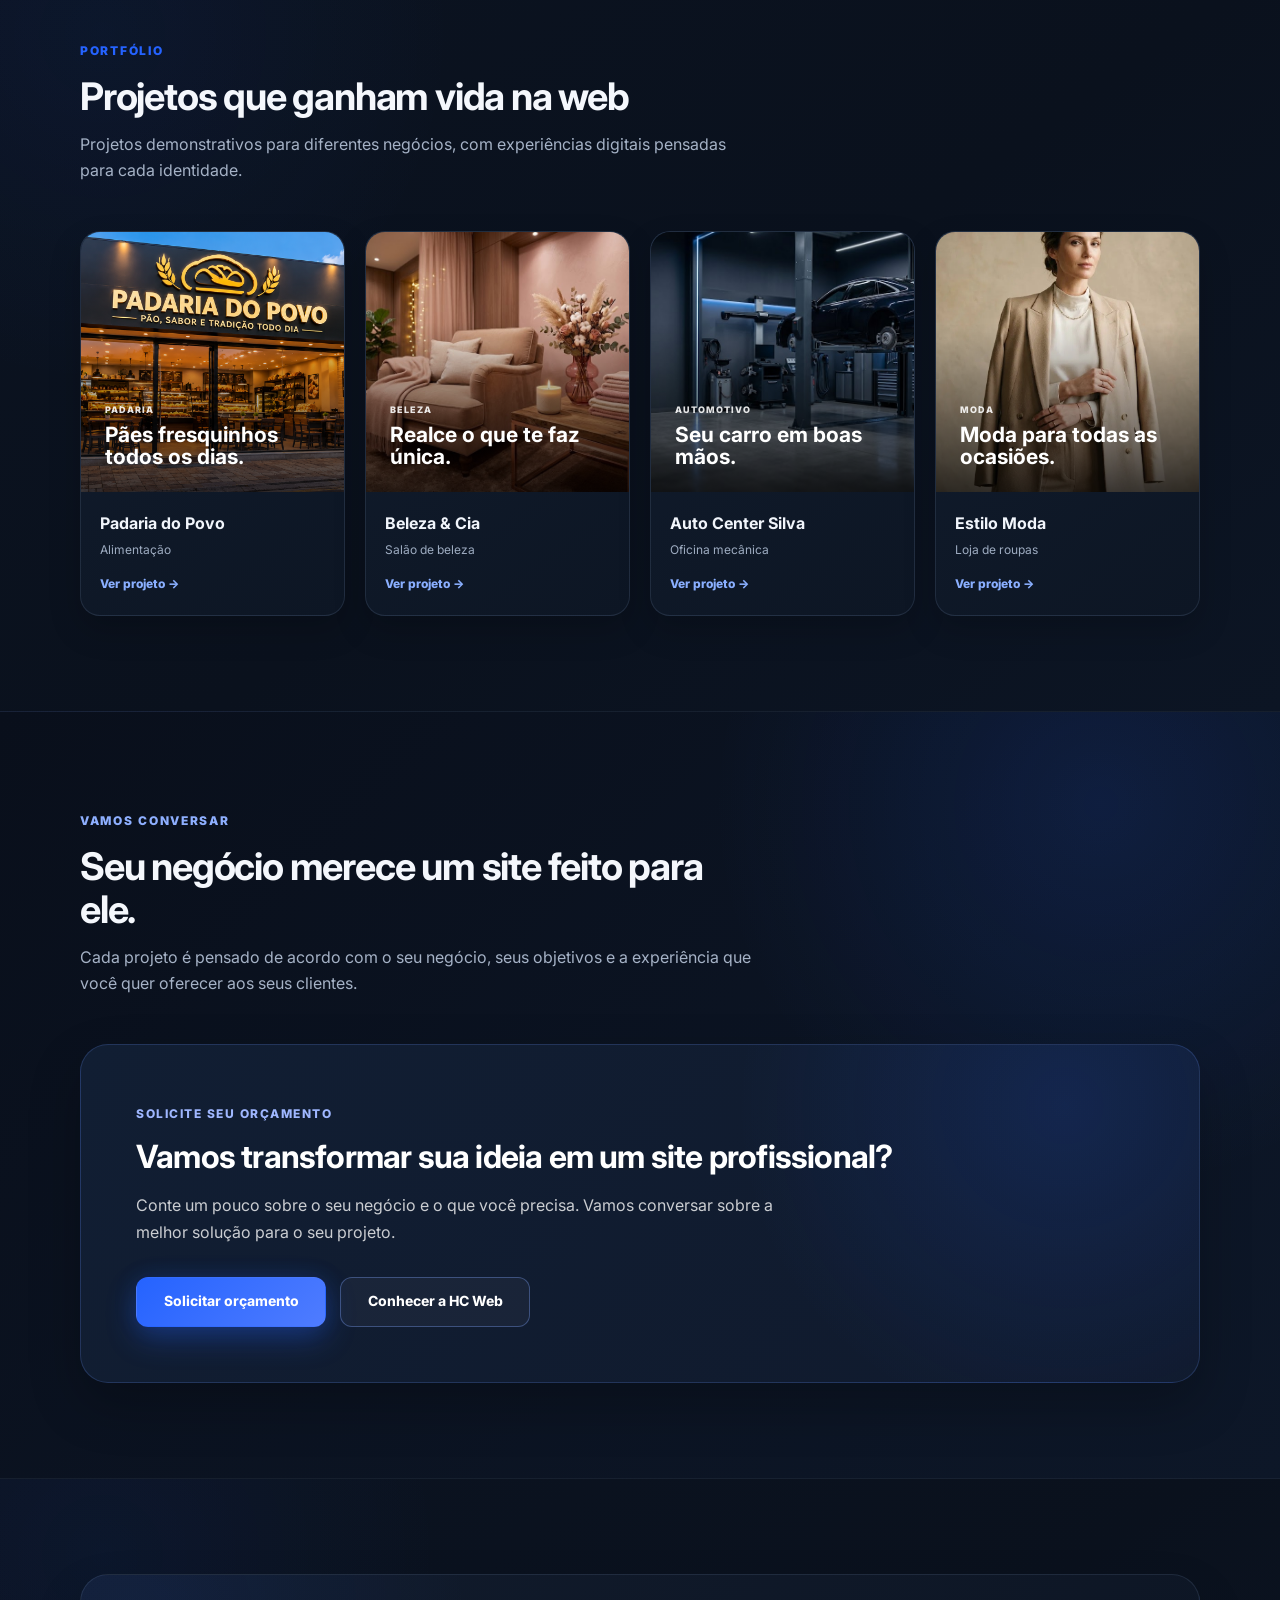
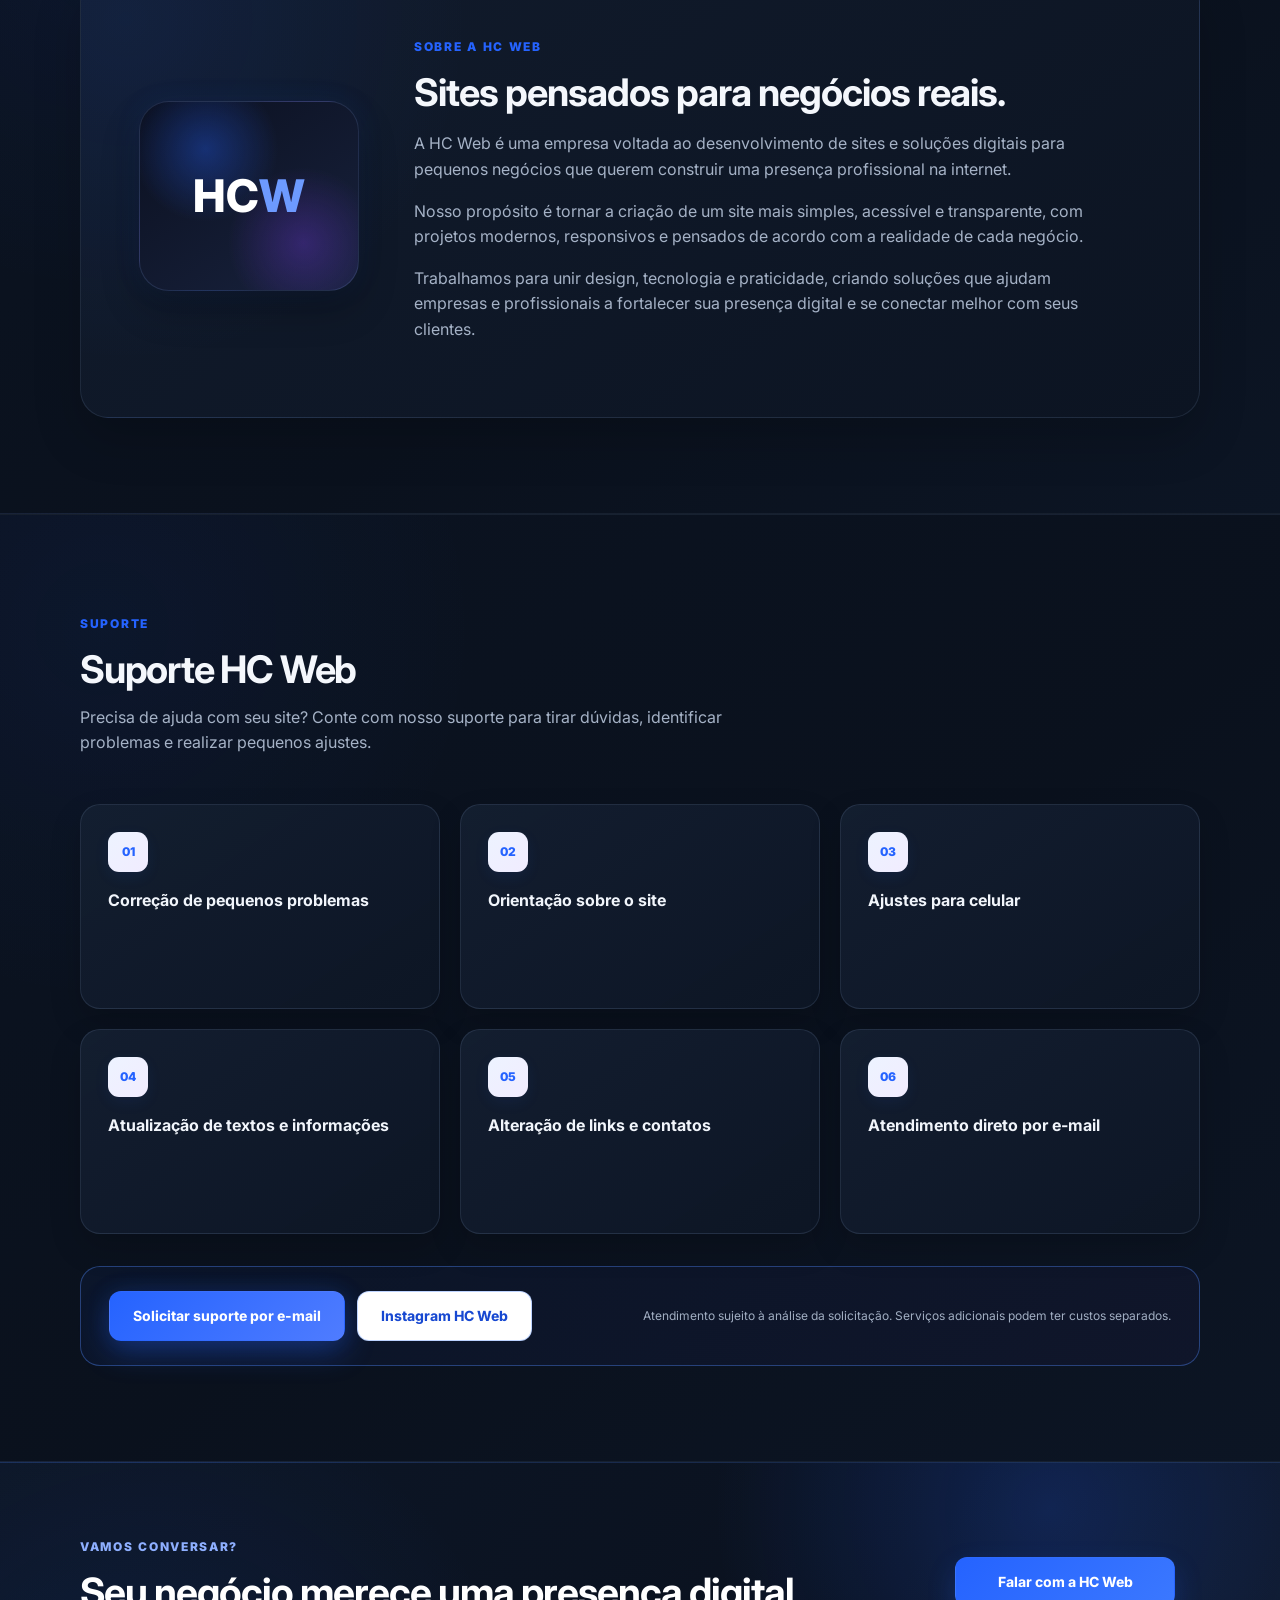
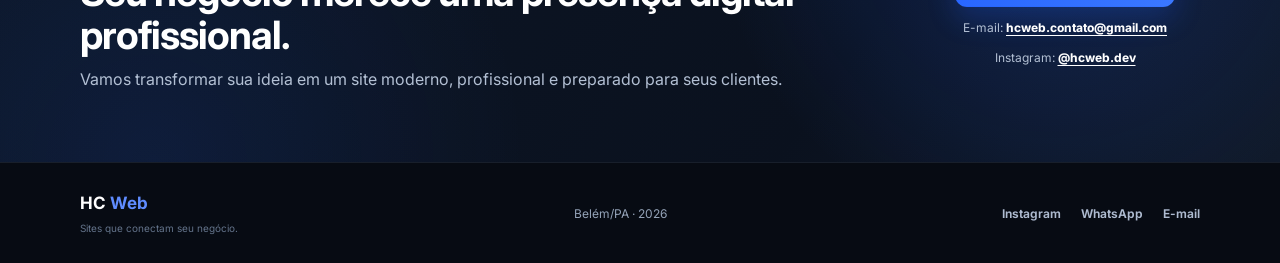
==== commit ddcced0f: "Atualiza visual completo da HC Web" ====
--- a/index.html
+++ b/index.html
@@ -75,14 +75,13 @@
           </span>
 
           <h1>
-            Seu negócio na internet com um
-            <span>site profissional.</span>
+            Sites profissionais para negócios que querem
+            <span>crescer no digital.</span>
           </h1>
 
           <p>
-            Crio sites modernos, rápidos e responsivos para pequenos
-            negócios que querem apresentar seus serviços, conquistar
-            clientes e fortalecer sua presença digital.
+            Criamos sites modernos, responsivos e personalizados para
+            destacar sua marca e conectar você ao seu público.
           </p>
 
           <div class="hero-actions">
@@ -199,16 +198,16 @@
         <div class="section-intro">
 
           <span class="eyebrow blue">
-            O QUE EU OFEREÇO
+            SOLUÇÕES DIGITAIS
           </span>
 
           <h2>
-            Tudo que seu negócio precisa para começar
+            Presença digital feita para o seu negócio
           </h2>
 
           <p>
-            Um site pensado para apresentar sua empresa de forma
-            profissional e facilitar o contato com seus clientes.
+            Soluções profissionais para apresentar sua marca, alcançar
+            clientes e crescer com confiança na internet.
           </p>
 
         </div>
@@ -217,50 +216,62 @@
         <div class="service-grid">
 
           <article>
-            <span>01</span>
-            <h3>Página inicial</h3>
+            <span class="service-icon" aria-hidden="true">
+              <svg viewBox="0 0 24 24" fill="none"><rect x="3" y="4" width="18" height="16" rx="2" stroke="currentColor" stroke-width="1.7"/><path d="M3 9h18M7 6.5h.01M10 6.5h.01M7 13h10M7 16h6" stroke="currentColor" stroke-width="1.7" stroke-linecap="round"/></svg>
+            </span>
+            <h3>Sites profissionais</h3>
             <p>
-              Uma apresentação clara e profissional da sua empresa.
+              Apresente sua empresa com identidade visual e conteúdo sob medida.
             </p>
           </article>
 
           <article>
-            <span>02</span>
-            <h3>Produtos e serviços</h3>
+            <span class="service-icon" aria-hidden="true">
+              <svg viewBox="0 0 24 24" fill="none"><rect x="7" y="3" width="10" height="18" rx="2" stroke="currentColor" stroke-width="1.7"/><path d="M10 6h4M11 18h2" stroke="currentColor" stroke-width="1.7" stroke-linecap="round"/></svg>
+            </span>
+            <h3>Sites responsivos</h3>
             <p>
-              Mostre o que sua empresa oferece de maneira organizada.
+              Uma experiência clara e funcional em celular, tablet e computador.
             </p>
           </article>
 
           <article>
-            <span>03</span>
-            <h3>WhatsApp</h3>
+            <span class="service-icon" aria-hidden="true">
+              <svg viewBox="0 0 24 24" fill="none"><path d="M4 5.5A2.5 2.5 0 0 1 6.5 3h11A2.5 2.5 0 0 1 20 5.5v8a2.5 2.5 0 0 1-2.5 2.5H10l-5 4v-6.5A2.5 2.5 0 0 1 4 11V5.5Z" stroke="currentColor" stroke-width="1.7" stroke-linejoin="round"/><path d="M8 8h8M8 11h5" stroke="currentColor" stroke-width="1.7" stroke-linecap="round"/></svg>
+            </span>
+            <h3>Landing Pages</h3>
             <p>
-              Facilite o contato do cliente através de botões estratégicos.
+              Páginas objetivas para divulgar serviços e apoiar suas campanhas.
             </p>
           </article>
 
           <article>
-            <span>04</span>
-            <h3>Redes sociais</h3>
+            <span class="service-icon" aria-hidden="true">
+              <svg viewBox="0 0 24 24" fill="none"><rect x="3" y="4" width="18" height="16" rx="2" stroke="currentColor" stroke-width="1.7"/><circle cx="8" cy="10" r="1.5" stroke="currentColor" stroke-width="1.5"/><path d="m5 17 4-4 3 3 3-4 4 5" stroke="currentColor" stroke-width="1.7" stroke-linecap="round" stroke-linejoin="round"/></svg>
+            </span>
+            <h3>Portfólios</h3>
             <p>
-              Conecte o site às principais redes sociais da empresa.
+              Organize seus trabalhos e destaque sua experiência profissional.
             </p>
           </article>
 
           <article>
-            <span>05</span>
-            <h3>Localização</h3>
+            <span class="service-icon" aria-hidden="true">
+              <svg viewBox="0 0 24 24" fill="none"><path d="M20 11.5a7.5 7.5 0 0 1-11.1 6.6L4 19l.9-4.6A7.5 7.5 0 1 1 20 11.5Z" stroke="currentColor" stroke-width="1.7" stroke-linejoin="round"/><path d="m9 8.5 1.5 2 2-1 2 2.5-1.5 1.5" stroke="currentColor" stroke-width="1.7" stroke-linecap="round" stroke-linejoin="round"/></svg>
+            </span>
+            <h3>Integração com WhatsApp</h3>
             <p>
-              Ajude seus clientes a encontrarem sua empresa.
+              Facilite o contato dos clientes com links e chamadas estratégicas.
             </p>
           </article>
 
           <article>
-            <span>06</span>
-            <h3>Responsividade</h3>
+            <span class="service-icon" aria-hidden="true">
+              <svg viewBox="0 0 24 24" fill="none"><path d="M12 3v3M12 18v3M3 12h3M18 12h3M5.6 5.6l2.1 2.1m8.6 8.6 2.1 2.1m0-12.8-2.1 2.1m-8.6 8.6-2.1 2.1" stroke="currentColor" stroke-width="1.7" stroke-linecap="round"/><circle cx="12" cy="12" r="4" stroke="currentColor" stroke-width="1.7"/></svg>
+            </span>
+            <h3>Publicação e configuração</h3>
             <p>
-              Seu site funcionando bem no celular, tablet e computador.
+              Colocamos o projeto no ar e configuramos o essencial para começar.
             </p>
           </article>
 
@@ -286,11 +297,12 @@
           </span>
 
           <h2>
-            Projetos demonstrativos
+            Projetos que ganham vida na web
           </h2>
 
           <p>
-            Exemplos de sites criados para diferentes tipos de negócios.
+            Projetos demonstrativos para diferentes negócios, com experiências
+            digitais pensadas para cada identidade.
           </p>
 
         </div>
@@ -683,12 +695,12 @@
           </span>
 
           <h2>
-            Seu negócio merece estar na internet.
+            Seu negócio merece uma presença digital profissional.
           </h2>
 
           <p>
-            Me conte sobre sua empresa e vamos conversar sobre
-            como um site pode ajudar o seu negócio.
+            Vamos transformar sua ideia em um site moderno, profissional
+            e preparado para seus clientes.
           </p>
 
         </div>
@@ -701,7 +713,7 @@
             id="emailLink"
             href="mailto:hcweb.contato@gmail.com"
           >
-            Enviar e-mail
+            Falar com a HC Web
           </a>
 
           <p>
@@ -755,6 +767,12 @@
         Belém/PA · 2026
       </div>
 
+      <nav class="footer-links" aria-label="Canais de contato">
+        <a href="https://www.instagram.com/hcweb.dev/" target="_blank" rel="noopener noreferrer">Instagram</a>
+        <a href="https://wa.me/5591807473888" target="_blank" rel="noopener noreferrer">WhatsApp</a>
+        <a href="mailto:hcweb.contato@gmail.com">E-mail</a>
+      </nav>
+
     </div>
 
   </footer>
@@ -769,4 +787,3 @@
 
 
 
-
--- a/style.css
+++ b/style.css
@@ -6,12 +6,12 @@
   --purple-light:#a78bfa;
   --navy:#080d1c;
   --navy-2:#11182d;
-  --text:#101828;
-  --muted:#667085;
-  --light:#f7f9fc;
+  --text:#e7edf8;
+  --muted:#a1aec2;
+  --light:#0c1423;
   --white:#ffffff;
-  --border:#e5e7eb;
-  --border-blue:#c7d7ff;
+  --border:rgba(156,177,211,.14);
+  --border-blue:rgba(82,139,255,.38);
   --radius:20px;
   --shadow:0 18px 50px rgba(16,24,40,.08);
   --shadow-hover:0 25px 65px rgba(37,99,255,.16);
@@ -1387,3 +1387,267 @@
   border-top:1px solid rgba(37,99,255,.08);
   border-bottom:1px solid rgba(37,99,255,.08);
 }
+
+/* HC Web dark visual system */
+body{
+  color:var(--text);
+  background:#080d18;
+}
+
+.hero{
+  background:
+    radial-gradient(circle at 78% 24%,rgba(37,99,255,.23),transparent 31%),
+    radial-gradient(circle at 18% 90%,rgba(37,99,255,.10),transparent 32%),
+    linear-gradient(135deg,#070b14 0%,#0a1120 52%,#0b1425 100%);
+}
+
+.hero::before{
+  background:rgba(37,99,255,.12);
+}
+
+.hero::after{
+  background:rgba(37,99,255,.09);
+}
+
+.hero h1{
+  max-width:590px;
+  font-size:clamp(40px,4vw,56px);
+  line-height:1.08;
+}
+
+.hero-copy>p{
+  max-width:490px;
+}
+
+.section{
+  background-color:#0a111e;
+}
+
+.light,
+.portfolio{
+  background:
+    radial-gradient(circle at 8% 12%,rgba(37,99,255,.055),transparent 26%),
+    linear-gradient(145deg,#0b1321,#0a111d 55%,#0c1524);
+  border-top:1px solid rgba(160,183,220,.08);
+  border-bottom:1px solid rgba(160,183,220,.08);
+}
+
+.section-intro h2,
+.about h2{
+  color:#f4f7fc;
+}
+
+.section-intro p,
+.about p{
+  color:#a5b2c6;
+}
+
+.service-grid article{
+  min-height:205px;
+  padding:27px;
+  border-color:rgba(144,169,210,.15);
+  background:linear-gradient(145deg,rgba(20,31,49,.94),rgba(13,22,37,.98));
+  box-shadow:0 14px 32px rgba(0,0,0,.16);
+}
+
+.service-grid article:hover{
+  border-color:rgba(75,134,255,.48);
+  background:linear-gradient(145deg,rgba(22,37,62,.98),rgba(13,23,41,.99));
+  box-shadow:0 18px 40px rgba(0,0,0,.25),0 0 26px rgba(37,99,255,.10);
+}
+
+.service-grid article .service-icon{
+  width:44px;
+  height:44px;
+  border:1px solid rgba(82,139,255,.24);
+  background:linear-gradient(145deg,rgba(37,99,255,.16),rgba(37,99,255,.055));
+  color:#83aaff;
+  border-radius:13px;
+  box-shadow:inset 0 1px rgba(255,255,255,.05);
+}
+
+.service-icon svg{
+  width:22px;
+  height:22px;
+}
+
+.service-grid h3{
+  color:#f1f5fb;
+  font-size:16px;
+  line-height:1.35;
+}
+
+.service-grid p{
+  color:#a1aec2;
+}
+
+.project{
+  border-color:rgba(144,169,210,.15);
+  background:linear-gradient(145deg,#111c2d,#0d1624);
+  box-shadow:0 14px 32px rgba(0,0,0,.18);
+}
+
+.project:hover{
+  border-color:rgba(75,134,255,.45);
+  box-shadow:0 20px 42px rgba(0,0,0,.28),0 0 28px rgba(37,99,255,.09);
+}
+
+.project-info h3{
+  color:#f1f5fb;
+}
+
+.project-info p{
+  color:#9eacc1;
+}
+
+.project-info a{
+  color:#8aafff;
+}
+
+.project-info a:hover{
+  color:#b7ceff;
+}
+
+.about{
+  padding:clamp(28px,5vw,58px);
+  border:1px solid rgba(144,169,210,.14);
+  border-radius:28px;
+  background:
+    radial-gradient(circle at 4% 10%,rgba(37,99,255,.09),transparent 30%),
+    linear-gradient(145deg,#111b2c,#0c1422);
+  box-shadow:0 22px 48px rgba(0,0,0,.18);
+}
+
+.about-mark{
+  border:1px solid rgba(120,155,220,.18);
+  box-shadow:0 18px 38px rgba(0,0,0,.24),0 0 28px rgba(37,99,255,.09);
+}
+
+.dark{
+  background:
+    radial-gradient(circle at 86% 12%,rgba(37,99,255,.13),transparent 30%),
+    linear-gradient(135deg,#090f1b,#0d1728);
+}
+
+.budget-box{
+  border-color:rgba(104,151,255,.2);
+  background:
+    radial-gradient(circle at 88% 18%,rgba(37,99,255,.15),transparent 32%),
+    linear-gradient(135deg,#111e33,#101a2d);
+  box-shadow:0 22px 52px rgba(0,0,0,.24);
+}
+
+.cta{
+  background:
+    radial-gradient(circle at 82% 15%,rgba(37,99,255,.22),transparent 31%),
+    radial-gradient(circle at 12% 100%,rgba(37,99,255,.10),transparent 32%),
+    linear-gradient(125deg,#0d1728,#0a111e 66%,#101a2b);
+  border-top:1px solid rgba(82,139,255,.20);
+}
+
+.cta-actions .btn{
+  background:linear-gradient(135deg,#2563ff,#3b78ff);
+  color:#fff;
+  box-shadow:0 12px 28px rgba(37,99,255,.22);
+}
+
+.cta-actions .btn:hover{
+  background:linear-gradient(135deg,#3975ff,#548aff);
+  color:#fff;
+}
+
+.cta-actions p,
+.cta p{
+  color:#b3c0d4;
+}
+
+.footer{
+  border-top:1px solid rgba(144,169,210,.12);
+  background:#070b13;
+}
+
+.footer-inner{
+  gap:24px;
+  flex-wrap:wrap;
+}
+
+.footer-links{
+  display:flex;
+  flex-wrap:wrap;
+  gap:20px;
+}
+
+.footer-links a{
+  color:#aebbd0;
+  font-size:12px;
+  font-weight:650;
+  text-decoration:none;
+}
+
+.footer-links a:hover{
+  color:#8eafff;
+}
+
+@media(max-width:900px){
+  .hero h1{
+    max-width:700px;
+  }
+
+  .hero-copy>p{
+    max-width:620px;
+  }
+
+  .about{
+    gap:34px;
+  }
+}
+
+@media(max-width:650px){
+  .hero h1{
+    font-size:clamp(36px,10vw,44px);
+    letter-spacing:-1.7px;
+  }
+
+  .service-grid article{
+    min-height:0;
+  }
+
+  .about{
+    padding:26px 22px;
+    border-radius:22px;
+  }
+
+  .about-mark{
+    height:150px;
+  }
+
+  .footer-inner{
+    display:flex;
+    flex-direction:column;
+    align-items:flex-start;
+    gap:12px;
+  }
+
+  .footer-inner>div+div{
+    margin-top:0;
+  }
+
+  .footer-links{
+    gap:18px;
+    padding-top:3px;
+  }
+}
+
+@media(max-width:380px){
+  .hero h1{
+    font-size:35px;
+  }
+
+  .hero-actions{
+    gap:10px;
+  }
+
+  .service-grid article{
+    padding:23px;
+  }
+}
